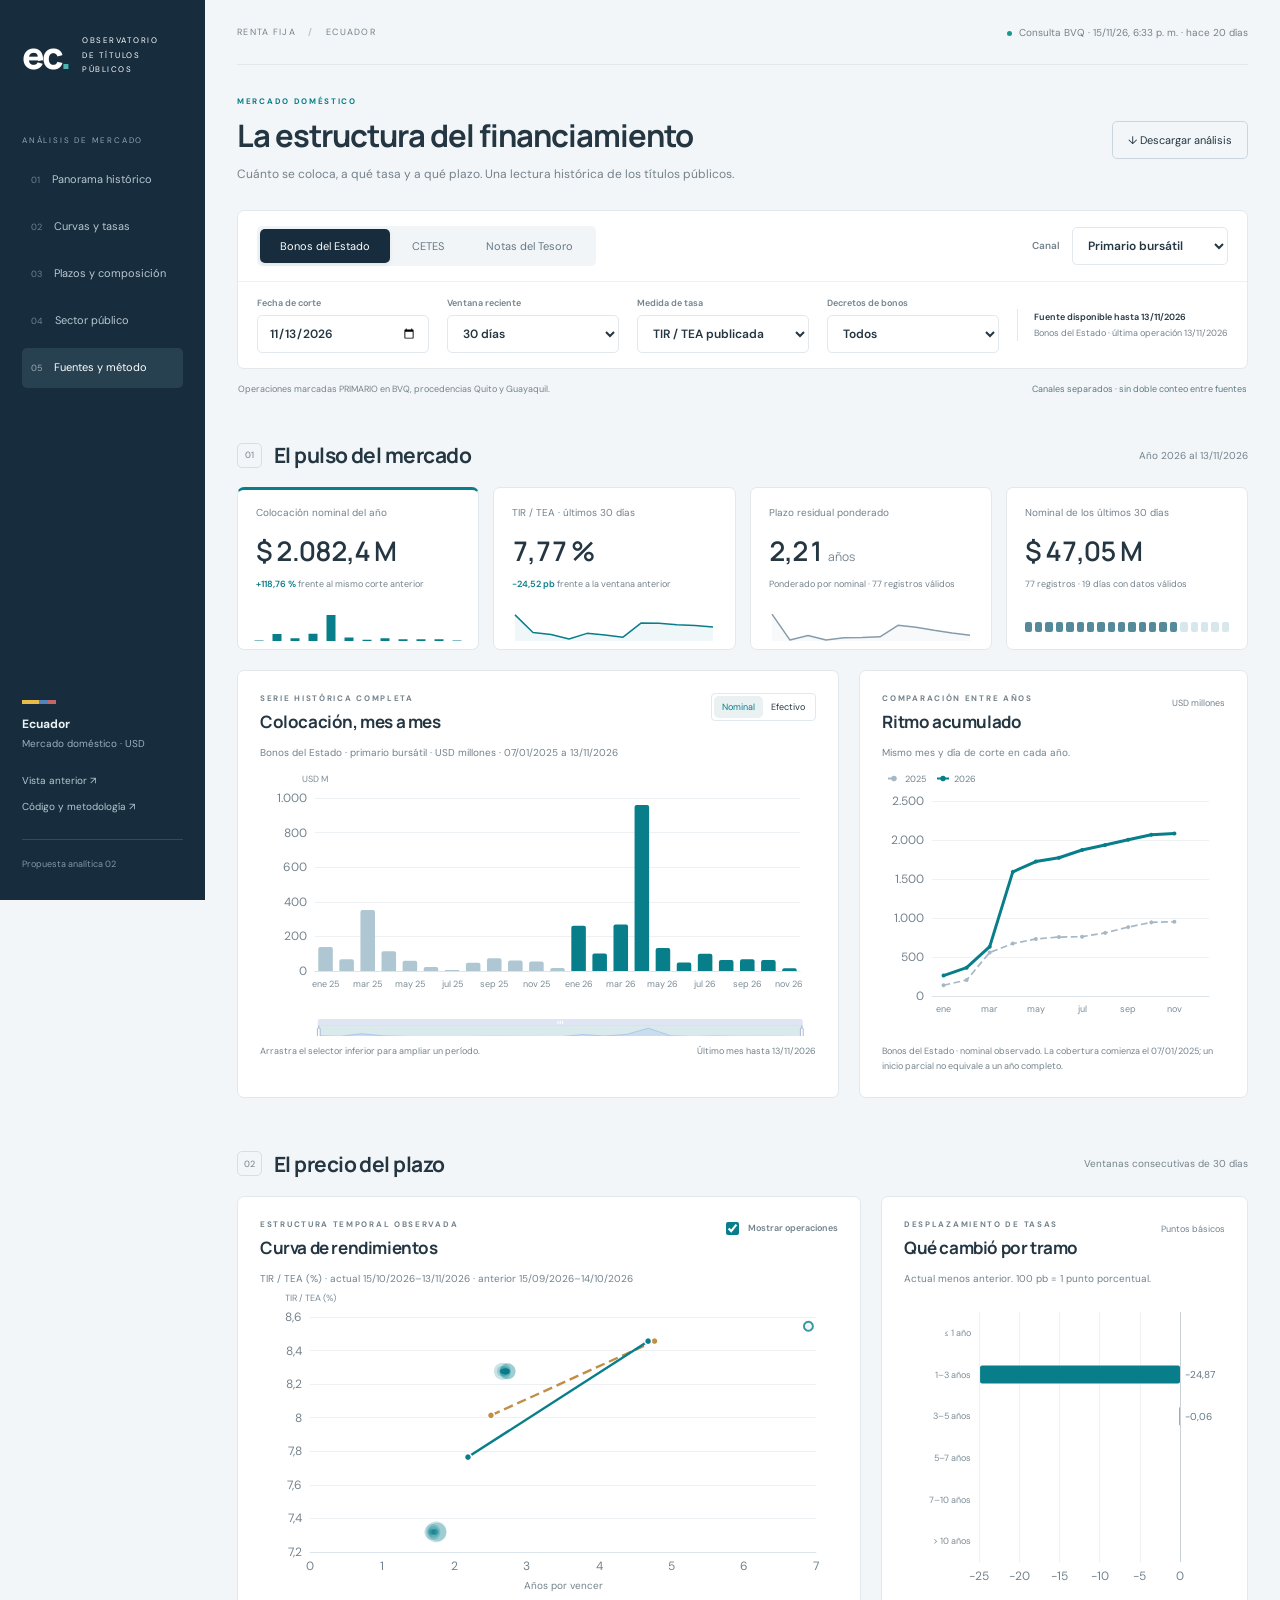
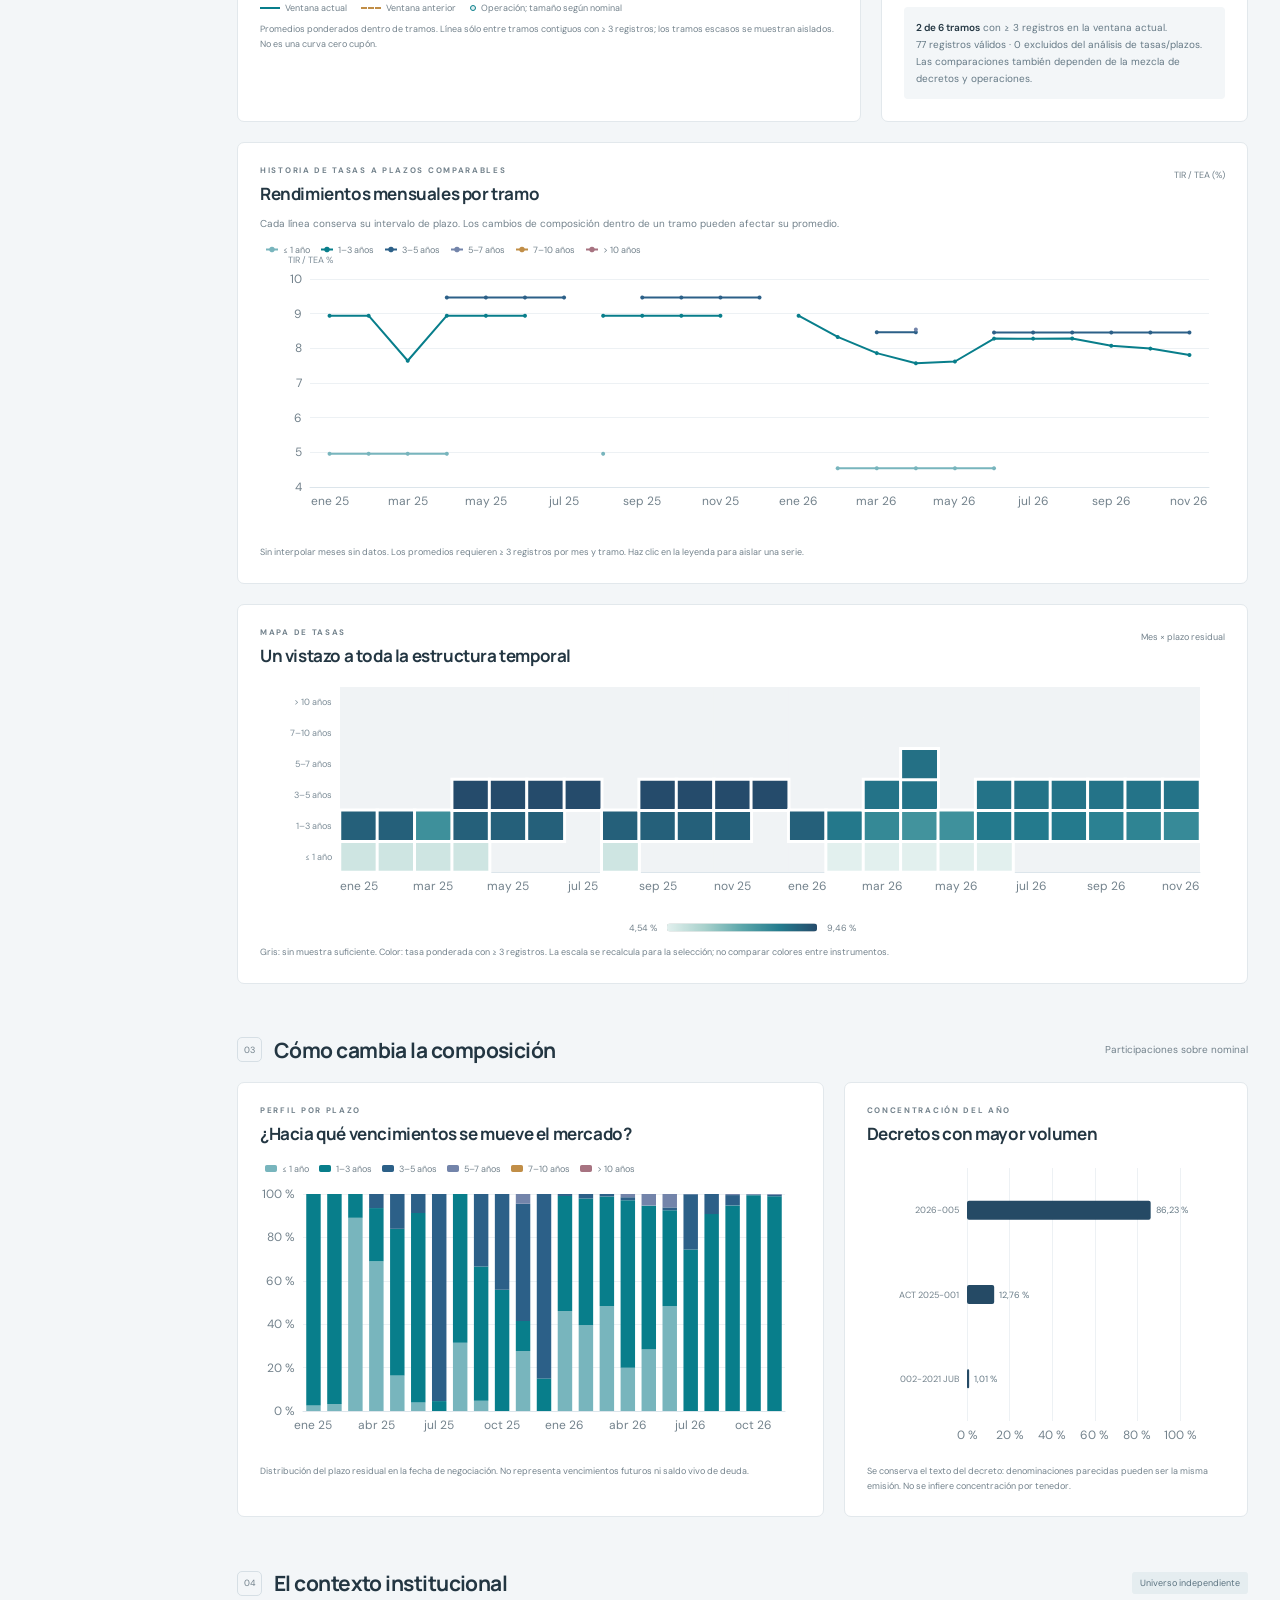
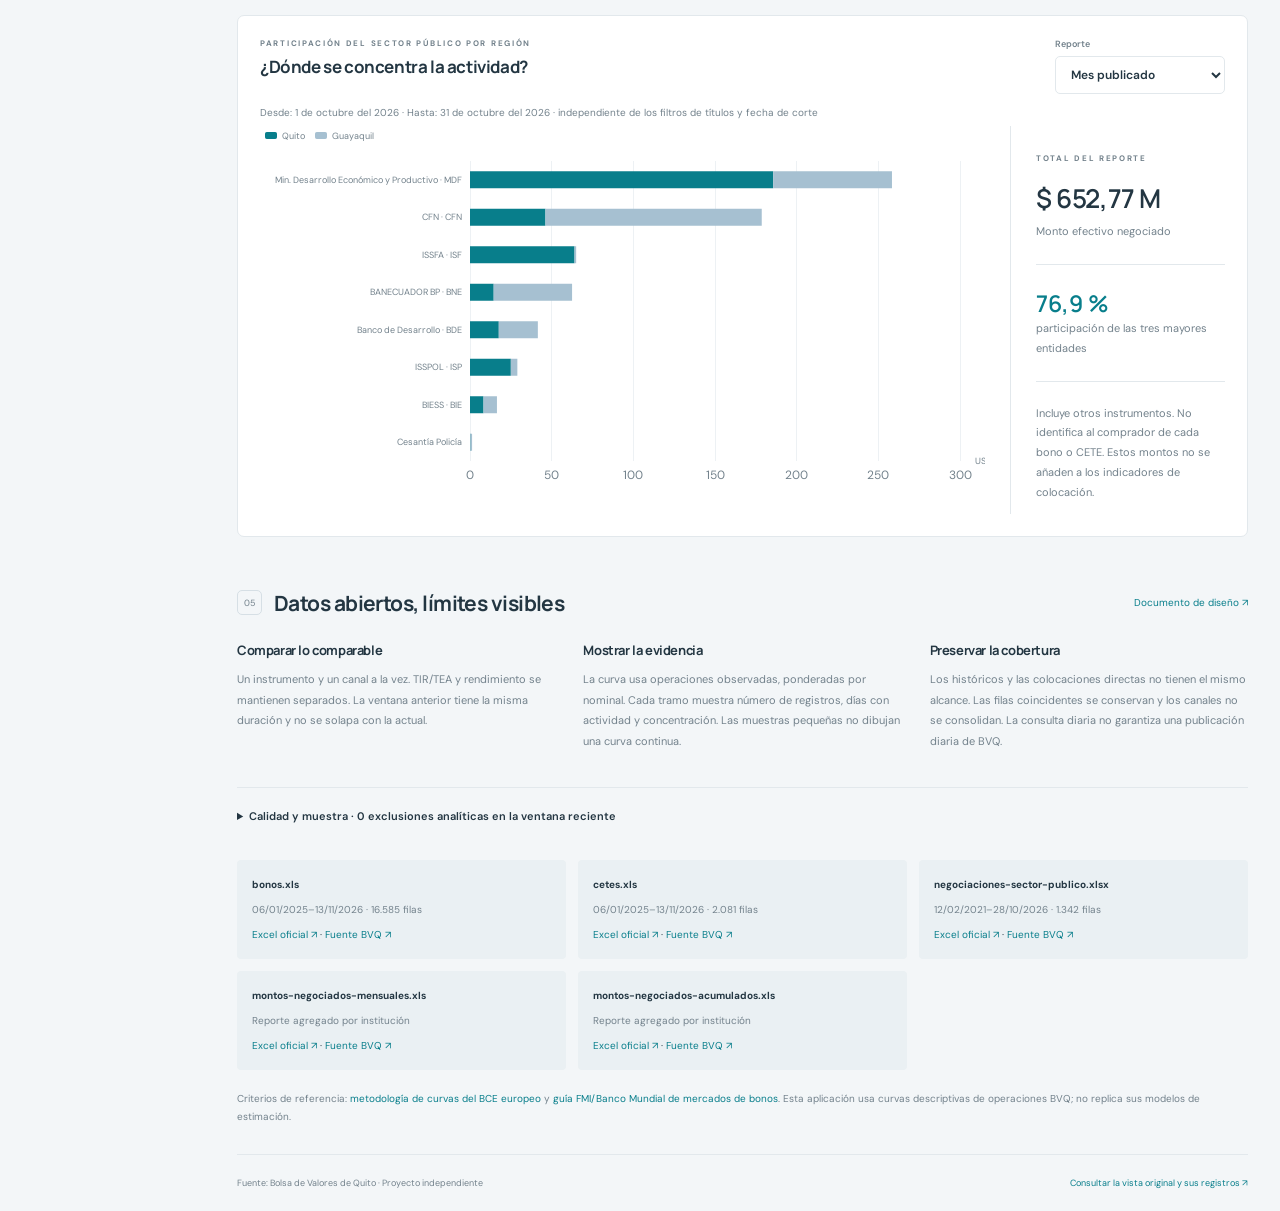
==== docs/analisis/index.html @ 6168345a "feat: propuesta analítica con series históricas y curvas observadas" ====
<!doctype html><html lang="es"><head><meta charset="utf-8"><meta name="viewport" content="width=device-width,initial-scale=1"><meta name="description" content="Series históricas, curvas de rendimiento observadas y estructura por plazo de bonos, CETES y Notas del Tesoro en Ecuador."><title>Ecuador · Observatorio de títulos públicos</title><link rel="stylesheet" href="style.css"><script defer src="vendor/echarts.min.js"></script></head><body>
<aside class="sidebar"><a class="logo" href="#panorama"><span>ec<span class="logo-dot">.</span></span><small>OBSERVATORIO<br>DE TÍTULOS PÚBLICOS</small></a><div class="side-label">ANÁLISIS DE MERCADO</div><nav><a class="active" href="#panorama"><span>01</span> Panorama histórico</a><a href="#curvas"><span>02</span> Curvas y tasas</a><a href="#estructura"><span>03</span> Plazos y composición</a><a href="#instituciones"><span>04</span> Sector público</a><a href="#metodo"><span>05</span> Fuentes y método</a></nav><div class="sidebar-bottom"><div class="country"><i></i><i></i><i></i></div><strong>Ecuador</strong><p>Mercado doméstico · USD</p><a href="../">Vista anterior ↗</a><a href="https://github.com/jp1309/ecuador-deuda-dashboard" target="_blank" rel="noopener">Código y metodología ↗</a><small>Propuesta analítica 02</small></div></aside>
<main><header class="topbar"><span>RENTA FIJA <b>/</b> ECUADOR</span><div><span class="status"></span><span id="updated">Cargando datos BVQ…</span></div></header>
<div class="page-head"><div><p class="eyebrow">MERCADO DOMÉSTICO</p><h1>La estructura del financiamiento</h1><p>Cuánto se coloca, a qué tasa y a qué plazo. Una lectura histórica de los títulos públicos.</p></div><button id="download" class="outline">↓ Descargar análisis</button></div>
<div id="error" hidden role="alert"></div>
<section class="control-panel"><div class="control-top"><div class="segmented" aria-label="Instrumento"><button data-instrument="BONOS" class="selected" aria-pressed="true">Bonos del Estado</button><button data-instrument="CETES" aria-pressed="false">CETES</button><button data-instrument="NOTAS" aria-pressed="false">Notas del Tesoro</button></div><label>Canal<select id="channel"><option>Primario bursátil</option><option>Colocación directa</option><option>Secundario bursátil</option></select></label></div><div class="control-bottom"><label>Fecha de corte<input type="date" id="asof"></label><label>Ventana reciente<select id="window"><option value="30">30 días</option><option value="90">90 días</option><option value="180">180 días</option></select></label><label>Medida de tasa<select id="rate"><option value="tea_pct">TIR / TEA publicada</option><option value="yield_pct">Rendimiento publicado</option></select></label><label id="group-label">Decretos de bonos<select id="group"><option value="all">Todos</option><option value="jub">Contienen «JUB»</option><option value="other">Sin «JUB»</option></select></label><div class="control-note"><strong id="cutoff">—</strong><span id="source-range">—</span></div></div></section>
<div class="context-line"><span id="scope"></span><span class="context-pill">Canales separados · sin doble conteo entre fuentes</span></div>
<div id="stale" class="notice" hidden><span id="stale-text"></span><button id="last-date">Explorar última operación</button></div>
<section id="panorama" class="anchor"><div class="section-title"><div><span class="section-number">01</span><h2>El pulso del mercado</h2></div><span id="kpi-period" class="small"></span></div>
<div class="metrics"><article><p id="volume-label">Colocación nominal del año</p><h3 id="ytd">—</h3><div id="yoy" class="metric-note">—</div><div class="mini-chart" id="spark-volume" aria-label="Tendencia mensual del volumen"></div></article><article><p id="rate-label">Tasa de la ventana reciente</p><h3 id="recent-rate">—</h3><div id="rate-delta" class="metric-note">—</div><div class="mini-chart" id="spark-rate" aria-label="Tendencia de tasa mensual"></div></article><article><p>Plazo residual ponderado</p><h3 id="tenor">—</h3><div id="tenor-note" class="metric-note">—</div><div class="mini-chart" id="spark-tenor" aria-label="Tendencia del plazo residual"></div></article><article><p id="recent-label">Nominal de los últimos 30 días</p><h3 id="recent-volume">—</h3><div id="recent-count" class="metric-note">—</div><div id="sample-meter" class="sample-meter"></div></article></div>
<div class="grid overview-grid"><article class="card"><div class="card-head"><div><p class="eyebrow">SERIE HISTÓRICA COMPLETA</p><h3 id="history-title">Colocación mensual</h3></div><div class="inline-control"><button data-money="nominal" class="chosen">Nominal</button><button data-money="effective">Efectivo</button></div></div><p class="chart-sub" id="history-sub">—</p><div id="volume-chart" class="chart large" role="img" aria-label="Serie histórica mensual del volumen"></div><div class="chart-foot"><span>Arrastra el selector inferior para ampliar un período.</span><span id="partial-month"></span></div></article><article class="card"><div class="card-head"><div><p class="eyebrow">COMPARACIÓN ENTRE AÑOS</p><h3>Ritmo acumulado</h3></div><span class="unit">USD millones</span></div><p class="chart-sub">Mismo mes y día de corte en cada año.</p><div id="cumulative-chart" class="chart large" role="img" aria-label="Volumen nominal acumulado por año al mismo corte"></div><p class="chart-foot" id="cumulative-foot"></p></article></div>
</section>
<section id="curvas" class="anchor"><div class="section-title"><div><span class="section-number">02</span><h2>El precio del plazo</h2></div><span class="small" id="curve-period"></span></div><div class="grid curve-grid"><article class="card"><div class="card-head"><div><p class="eyebrow">ESTRUCTURA TEMPORAL OBSERVADA</p><h3>Curva de rendimientos</h3></div><label class="checkbox"><input type="checkbox" id="show-points" checked> Mostrar operaciones</label></div><p class="chart-sub" id="curve-sub">—</p><div id="curve-chart" class="chart curve" role="img" aria-label="Rendimiento por plazo residual con comparación de dos ventanas"></div><div class="legend-note"><span><i class="line current"></i> Ventana actual</span><span><i class="line previous"></i> Ventana anterior</span><span><i class="dot"></i> Operación; tamaño según nominal</span></div><p class="chart-foot">Promedios ponderados dentro de tramos. Línea sólo entre tramos contiguos con ≥ 3 registros; los tramos escasos se muestran aislados. No es una curva cero cupón.</p></article><article class="card changes"><div class="card-head"><div><p class="eyebrow">DESPLAZAMIENTO DE TASAS</p><h3>Qué cambió por tramo</h3></div><span class="unit">Puntos básicos</span></div><p class="chart-sub">Actual menos anterior. 100 pb = 1 punto porcentual.</p><div id="shift-chart" class="chart curve" role="img" aria-label="Cambio de tasas por tramo de vencimiento"></div><div id="curve-coverage" class="coverage-note"></div></article></div>
<article class="card"><div class="card-head"><div><p class="eyebrow">HISTORIA DE TASAS A PLAZOS COMPARABLES</p><h3>Rendimientos mensuales por tramo</h3></div><span class="unit" id="rate-unit">% anual publicado</span></div><p class="chart-sub">Cada línea conserva su intervalo de plazo. Los cambios de composición dentro de un tramo pueden afectar su promedio.</p><div id="rate-history" class="chart history" role="img" aria-label="Series históricas de tasa por tramo de plazo residual"></div><p class="chart-foot">Sin interpolar meses sin datos. Los promedios requieren ≥ 3 registros por mes y tramo. Haz clic en la leyenda para aislar una serie.</p></article>
<article class="card heat-card"><div class="card-head"><div><p class="eyebrow">MAPA DE TASAS</p><h3>Un vistazo a toda la estructura temporal</h3></div><span class="unit">Mes × plazo residual</span></div><div id="heatmap" class="chart heat" role="img" aria-label="Mapa de calor de rendimientos por mes y plazo"></div><p class="chart-foot">Gris: sin muestra suficiente. Color: tasa ponderada con ≥ 3 registros. La escala se recalcula para la selección; no comparar colores entre instrumentos.</p></article>
</section>
<section id="estructura" class="anchor"><div class="section-title"><div><span class="section-number">03</span><h2>Cómo cambia la composición</h2></div><span class="small">Participaciones sobre nominal</span></div><div class="grid structure-grid"><article class="card"><div class="card-head"><div><p class="eyebrow">PERFIL POR PLAZO</p><h3>¿Hacia qué vencimientos se mueve el mercado?</h3></div></div><div id="tenor-chart" class="chart history" role="img" aria-label="Composición mensual del nominal por tramo de plazo"></div><p class="chart-foot">Distribución del plazo residual en la fecha de negociación. No representa vencimientos futuros ni saldo vivo de deuda.</p></article><article class="card"><div class="card-head"><div><p class="eyebrow">CONCENTRACIÓN DEL AÑO</p><h3 id="concentration-title">Decretos con mayor volumen</h3></div></div><div id="concentration-chart" class="chart history" role="img" aria-label="Concentración del nominal por decreto o procedencia"></div><p id="concentration-foot" class="chart-foot"></p></article></div></section>
<section id="instituciones" class="anchor"><div class="section-title"><div><span class="section-number">04</span><h2>El contexto institucional</h2></div><span class="badge">Universo independiente</span></div><article class="card"><div class="card-head"><div><p class="eyebrow">PARTICIPACIÓN DEL SECTOR PÚBLICO POR REGIÓN</p><h3>¿Dónde se concentra la actividad?</h3></div><label>Reporte<select id="institution-period"><option value="0">Mes publicado</option><option value="1">Acumulado publicado</option></select></label></div><p class="chart-sub" id="institution-period-label"></p><div class="institution-layout"><div id="institution-chart" class="chart institution" role="img" aria-label="Montos efectivos por institución, Quito y Guayaquil"></div><div class="institution-insight"><p class="eyebrow">TOTAL DEL REPORTE</p><h3 id="institution-total">—</h3><p>Monto efectivo negociado</p><hr><strong id="institution-share">—</strong><p>participación de las tres mayores entidades</p><hr><p>Incluye otros instrumentos. No identifica al comprador de cada bono o CETE. Estos montos no se añaden a los indicadores de colocación.</p></div></div></article></section>
<section id="metodo" class="anchor"><div class="section-title"><div><span class="section-number">05</span><h2>Datos abiertos, límites visibles</h2></div><a href="https://github.com/jp1309/ecuador-deuda-dashboard/blob/main/PROPUESTA-ANALITICA.md" target="_blank" rel="noopener">Documento de diseño ↗</a></div><div class="method-grid"><article><h3>Comparar lo comparable</h3><p>Un instrumento y un canal a la vez. TIR/TEA y rendimiento se mantienen separados. La ventana anterior tiene la misma duración y no se solapa con la actual.</p></article><article><h3>Mostrar la evidencia</h3><p>La curva usa operaciones observadas, ponderadas por nominal. Cada tramo muestra número de registros, días con actividad y concentración. Las muestras pequeñas no dibujan una curva continua.</p></article><article><h3>Preservar la cobertura</h3><p>Los históricos y las colocaciones directas no tienen el mismo alcance. Las filas coincidentes se conservan y los canales no se consolidan. La consulta diaria no garantiza una publicación diaria de BVQ.</p></article></div><details><summary id="quality-title">Calidad de datos y exclusiones analíticas</summary><div id="quality-content"></div></details><div id="sources" class="source-list"></div><div class="research-note">Criterios de referencia: <a href="https://www.ecb.europa.eu/stats/financial_markets_and_interest_rates/euro_area_yield_curves/shared/pdf/technical_notes.pdf" target="_blank" rel="noopener">metodología de curvas del BCE europeo</a> y <a href="https://www.elibrary.imf.org/view/journals/064/2021/001/article-A001-en.xml" target="_blank" rel="noopener">guía FMI/Banco Mundial de mercados de bonos</a>. Esta aplicación usa curvas descriptivas de operaciones BVQ; no replica sus modelos de estimación.</div></section>
<footer><span>Fuente: Bolsa de Valores de Quito · Proyecto independiente</span><a href="../">Consultar la vista original y sus registros ↗</a></footer></main><script type="module" src="app.mjs"></script></body></html>
---- docs/analisis/style.css ----
@import url('https://fonts.googleapis.com/css2?family=DM+Sans:wght@400;500;600;700&family=Manrope:wght@400;500;600;700;800&display=swap');
:root{--navy:#172c3c;--ink:#233642;--muted:#73828c;--line:#e2e8ec;--bg:#f3f6f8;--teal:#087e8b;--amber:#d69237;--red:#bb5f5c;--blue:#426ea6}*{box-sizing:border-box}html{scroll-behavior:smooth;scroll-padding-top:28px}body{margin:0;color:var(--ink);background:var(--bg);font:14px 'DM Sans',Arial,sans-serif}a{color:var(--teal);text-decoration:none}a:hover{text-decoration:underline}button,input,select{font:inherit}button{cursor:pointer}button:disabled{cursor:default;opacity:.5}button:focus-visible,a:focus-visible,input:focus,select:focus{outline:2px solid #14a3b4;outline-offset:3px}button,input,select{border:1px solid var(--line);border-radius:5px}input,select{padding:9px 11px;background:#fff;color:var(--ink);font-size:12px}button{padding:9px 12px;background:#fff;color:var(--ink)}h1,h2,h3,p{margin-top:0}h1,h2,h3{font-family:Manrope,'DM Sans',Arial,sans-serif}h1{font-size:31px;letter-spacing:-1px;line-height:1.25;font-weight:700;margin:0 0 10px}h2{font-size:21px;margin:0;font-weight:700;letter-spacing:-.55px}h3{font-size:17px;letter-spacing:-.4px;font-weight:700;margin:0}.sidebar{position:fixed;inset:0 auto 0 0;width:205px;background:var(--navy);color:#fff;padding:30px 22px;display:flex;flex-direction:column;z-index:10}.logo{display:flex;align-items:center;gap:13px;color:white}.logo>span{font:800 37px Manrope,sans-serif;letter-spacing:-3px}.logo-dot{color:#4db5b0}.logo small{font-size:8px;letter-spacing:1.5px;line-height:1.8}.logo:hover{text-decoration:none}.side-label{font-size:8px;letter-spacing:1.8px;color:#91a5b3;margin:55px 0 15px}.sidebar nav{display:flex;flex-direction:column;gap:7px}.sidebar nav a{display:flex;gap:12px;color:#b8c8d3;font-size:11px;padding:12px 9px;border-radius:5px;white-space:nowrap}.sidebar nav a.active,.sidebar nav a:hover{background:#284151;color:#fff;text-decoration:none}.sidebar nav a span{font-size:9px;opacity:.55;line-height:16px}.sidebar-bottom{margin-top:auto;padding-top:40px;font-size:10px;color:#9bb0bf}.sidebar-bottom strong{color:#ecf2f4;display:block;margin:12px 0 5px;font-size:12px}.sidebar-bottom p{margin-bottom:24px}.sidebar-bottom a{display:block;color:#b7c9d4;font-size:10px;margin:13px 0}.sidebar-bottom small{display:block;border-top:1px solid #334a5a;margin-top:26px;padding-top:18px;font-size:9px;color:#8199aa}.country{display:flex;width:34px;height:4px}.country i:nth-child(1){width:50%;background:#e8bc48}.country i:nth-child(2){width:25%;background:#5484bd}.country i:nth-child(3){width:25%;background:#c16767}main{margin-left:205px;padding:0 32px;max-width:1800px}.topbar{height:65px;border-bottom:1px solid var(--line);display:flex;align-items:center;justify-content:space-between;color:var(--muted);font-size:9px;letter-spacing:1.3px}.topbar b{margin:0 9px;color:#bac4cc}.topbar>div{letter-spacing:0;font-size:10px}.status{display:inline-block;width:5px;height:5px;background:#149a8c;border-radius:50%;margin-right:7px}.page-head{display:flex;justify-content:space-between;gap:20px;align-items:center;padding:31px 0 26px}.eyebrow{font-size:8px;letter-spacing:1.7px;font-weight:700;color:var(--muted);margin-bottom:10px}.page-head .eyebrow{color:var(--teal)}.page-head>div>p:last-child{font-size:12px;color:var(--muted);margin:0;line-height:1.6}.outline{font-size:11px;border-color:#cad6dd;padding:11px 15px;white-space:nowrap;background:transparent}.control-panel{background:#fff;border:1px solid var(--line);border-radius:7px}.control-top{display:flex;justify-content:space-between;align-items:center;padding:15px 19px;gap:20px}.control-top>label{display:flex;align-items:center;gap:12px;flex-direction:row;font-size:10px}.segmented{display:flex;background:#f1f5f7;border-radius:5px;padding:3px;gap:2px}.segmented button{border:0;background:transparent;font-size:11px;color:#647986;padding:10px 20px}.segmented button.selected{background:var(--navy);color:#fff;box-shadow:0 2px 4px #192d3c15}.control-bottom{display:flex;gap:18px;padding:15px 19px;border-top:1px solid #edf1f3;align-items:center;flex-wrap:wrap}.control-bottom label{flex:1;min-width:115px}label{display:flex;flex-direction:column;gap:6px;font-size:9px;font-weight:600;color:var(--muted)}.control-note{font-size:9px;line-height:1.8;padding-left:16px;border-left:1px solid var(--line);max-width:230px}.control-note strong{display:block;font-weight:600;color:var(--ink)}.control-note span{color:var(--muted)}.context-line{display:flex;justify-content:space-between;gap:15px;padding:13px 1px;font-size:9px;color:var(--muted);line-height:1.6}.context-pill{white-space:nowrap;color:#5e7884}.notice{display:flex;justify-content:space-between;align-items:center;gap:20px;background:#f8efdc;border-left:3px solid var(--amber);font-size:11px;line-height:1.7;padding:13px 16px;margin:10px 0}.notice button{background:transparent;border-color:#d9b881;white-space:nowrap;font-size:10px}.anchor{padding-top:10px}.section-title{display:flex;justify-content:space-between;align-items:center;gap:20px;margin:22px 0 18px}.section-title>div{display:flex;align-items:center;gap:12px}.section-title>a{font-size:10px}.section-number{border:1px solid #d6dfe5;color:var(--muted);font-size:9px;width:25px;height:25px;display:grid;place-items:center;border-radius:5px}.small{font-size:10px;color:var(--muted)}.metrics{display:grid;grid-template-columns:repeat(4,minmax(0,1fr));gap:14px;margin-bottom:20px}.metrics article{padding:18px 18px 7px;background:white;border:1px solid var(--line);border-radius:7px;overflow:hidden;position:relative}.metrics article:first-child{border-top:3px solid var(--teal);padding-top:16px}.metrics article>p{font-size:10px;color:var(--muted);margin-bottom:13px}.metrics h3{font-size:27px;font-weight:600;letter-spacing:-1px;font-variant-numeric:tabular-nums;margin-bottom:8px;white-space:nowrap}.metrics h3 small{font-size:12px;font-weight:400;color:var(--muted);letter-spacing:0}.metric-note{font-size:9px;color:var(--muted);line-height:1.6;min-height:28px}.metric-note b{font-weight:600;color:var(--teal)}.metric-note .up{color:var(--red)}.mini-chart{height:30px;margin:7px -7px 0}.sample-meter{height:30px;margin-top:7px;display:flex;align-items:center;gap:3px}.sample-meter i{height:10px;flex:1;border-radius:2px;background:#d7e7ec}.sample-meter i.on{background:#548a9a}.grid{display:grid;gap:20px}.overview-grid{grid-template-columns:minmax(0,1.55fr) minmax(0,1fr)}.curve-grid{grid-template-columns:minmax(0,1.7fr) minmax(0,1fr)}.structure-grid{grid-template-columns:minmax(0,1.45fr) minmax(0,1fr)}.card{background:#fff;border:1px solid var(--line);border-radius:7px;padding:22px;min-width:0;margin-bottom:20px;overflow:hidden}.card-head{display:flex;justify-content:space-between;gap:12px;align-items:flex-start;margin-bottom:10px}.card-head h3{line-height:1.4}.card-head .eyebrow{margin-bottom:7px}.unit{font-size:9px;color:var(--muted);white-space:nowrap;padding-top:4px}.inline-control{display:flex;border:1px solid var(--line);border-radius:4px;padding:2px}.inline-control button{border:0;background:transparent;padding:5px 8px;font-size:9px}.inline-control button.chosen{background:#e9f1f3;color:var(--teal)}.chart-sub{font-size:10px;color:var(--muted);line-height:1.7;margin-bottom:5px}.chart{width:100%;height:300px}.chart.large{height:270px}.chart.curve{height:305px}.chart.history{height:300px}.chart.heat{height:260px}.chart.institution{height:370px}.chart-foot{display:flex;justify-content:space-between;gap:10px;font-size:9px;color:var(--muted);line-height:1.7;margin:8px 0 0}.checkbox{flex-direction:row;align-items:center;font-size:9px;white-space:nowrap}.checkbox input{accent-color:var(--teal)}.legend-note{display:flex;flex-wrap:wrap;gap:14px;font-size:9px;color:var(--muted);margin-top:5px}.legend-note>span{display:flex;align-items:center;gap:5px}.line{display:block;width:20px;height:0;border-top:2px solid var(--teal)}.line.previous{border-top:2px dashed #c18e47}.dot{display:block;width:6px;height:6px;border:1px solid var(--teal);border-radius:50%;background:#087e8b20}.coverage-note{background:#f3f6f8;padding:12px;border-radius:4px;font-size:10px;line-height:1.7;color:#657985;margin-top:10px}.coverage-note strong{font-weight:600;color:var(--ink)}.badge{font-size:9px;padding:5px 8px;background:#e5edf0;color:#5b7380;border-radius:3px}.institution-layout{display:grid;grid-template-columns:minmax(0,1fr) 215px;gap:25px}.institution-insight{border-left:1px solid var(--line);padding:25px 0 0 25px;font-size:11px;color:var(--muted);line-height:1.8}.institution-insight h3{font-size:26px;color:var(--ink);font-weight:600}.institution-insight strong{font:600 23px Manrope,sans-serif;color:var(--teal)}.institution-insight hr{height:1px;background:var(--line);border:0;margin:22px 0}.method-grid{display:grid;grid-template-columns:repeat(3,1fr);gap:28px;margin:24px 0}.method-grid h3{font-size:13px;margin-bottom:10px}.method-grid p{font-size:11px;line-height:1.9;color:var(--muted)}details{padding:18px 0;border-top:1px solid var(--line);font-size:11px;line-height:1.9}summary{cursor:pointer;font-weight:600}.source-list{display:grid;grid-template-columns:repeat(3,1fr);gap:12px;font-size:10px;margin:15px 0}.source-item{padding:15px;background:#eaf0f3;border-radius:4px;overflow-wrap:anywhere;line-height:1.9}.source-item strong{display:block;font-size:10px}.source-item p{margin:6px 0;color:var(--muted)}.research-note{font-size:10px;color:var(--muted);line-height:1.8;margin:20px 0 28px}footer{display:flex;justify-content:space-between;border-top:1px solid var(--line);font-size:9px;padding:22px 0;color:var(--muted)}#error{padding:20px;background:#fae6df;color:#8b4030;line-height:1.7}.empty-chart{display:flex;height:100%;align-items:center;justify-content:center;padding:30px;text-align:center;font-size:12px;line-height:1.8;color:#7a8a95}.tip{font:11px/1.8 'DM Sans',sans-serif;max-width:330px;white-space:normal}.tip b{font-weight:600}.tip small{color:#7b8a92}.tip hr{border:0;border-top:1px solid #e5eaee;margin:5px 0}[hidden]{display:none!important}@media(min-width:1550px){main{padding:0 50px}.chart.large{height:310px}.chart.curve{height:350px}}@media(max-width:1190px){.sidebar{width:175px;padding:25px 15px}main{margin-left:175px;padding:0 23px}.sidebar nav a{font-size:10px;gap:7px}.metrics h3{font-size:23px}.metrics article{padding:16px 13px 7px}.control-note{display:none}.context-pill{display:none}.card{padding:18px}.curve-grid{grid-template-columns:minmax(0,1.5fr) minmax(0,1fr)}.checkbox{white-space:normal}.institution-layout{grid-template-columns:minmax(0,1fr) 185px}h1{font-size:27px}}@media(max-width:950px){.sidebar{width:150px;padding:25px 10px}.logo{gap:6px}.logo small{font-size:6px}.sidebar nav a{padding:12px 5px;font-size:9px}.sidebar nav a span{display:none}main{margin-left:150px;padding:0 20px}.page-head{align-items:start}.page-head>button{padding:9px;font-size:9px}.metrics{grid-template-columns:repeat(2,1fr)}.metrics h3{font-size:28px}.overview-grid,.curve-grid,.structure-grid{grid-template-columns:1fr}.segmented button{padding:9px 13px}.control-top{flex-wrap:wrap}.control-top>label{flex:1}.control-top>label>select{flex:1}.chart.large{height:300px}.institution-layout{grid-template-columns:1fr}.institution-insight{border-left:0;border-top:1px solid var(--line);padding:20px 0;display:grid;grid-template-columns:1fr 1fr;gap:12px}.institution-insight hr{display:none}.institution-insight>p:last-child{grid-column:1/-1}.source-list{grid-template-columns:repeat(2,1fr)}}@media(max-width:650px){html{scroll-padding-top:12px}.sidebar{position:relative;width:100%;height:auto;padding:15px 18px;display:block}.logo>span{font-size:29px}.logo small{font-size:7px}.side-label,.sidebar-bottom{display:none}.sidebar nav{flex-direction:row;overflow:auto;gap:8px;margin-top:14px}.sidebar nav a{font-size:10px;padding:9px 11px;flex-shrink:0}main{margin:0;padding:0 15px}.topbar{height:45px;font-size:8px}.topbar>div{font-size:8px}.page-head{padding:22px 0}.page-head h1{font-size:25px}.page-head p:last-child{font-size:11px}.page-head>button{display:none}.segmented{width:100%}.segmented button{flex:1;padding:9px 8px;font-size:10px}.control-top,.control-bottom{padding:12px;gap:12px}.control-bottom label{flex:1 1 40%}.metrics{gap:10px}.metrics article{padding:13px 11px 5px}.metrics h3{font-size:23px}.metrics article>p{font-size:9px}.metric-note{font-size:8px;min-height:34px}.section-title{align-items:start}.section-title h2{font-size:18px}.section-title>.small{max-width:115px;text-align:right;font-size:8px}.section-number{width:22px;height:22px;flex-shrink:0}.section-title>div{gap:8px}.card{padding:16px 12px}.card h3{font-size:15px}.card-head{flex-wrap:wrap}.chart.large,.chart.history,.chart.curve{height:300px}.chart.heat{height:280px}.chart.institution{height:410px}.unit{font-size:8px}.chart-foot{font-size:8px;display:block}.chart-foot span{display:block}.notice{display:block;font-size:10px}.notice button{margin-top:9px}.method-grid{grid-template-columns:1fr;gap:10px}.source-list{grid-template-columns:1fr}.section-title>a{font-size:9px;max-width:90px}.context-line{font-size:8px}footer{display:block;line-height:2}footer a{display:block}.institution-insight{grid-template-columns:1fr}.institution-insight .eyebrow{margin-bottom:0}.institution-insight>p{margin:0}.institution-insight>p:last-child{margin-top:10px}.tip{max-width:245px}}
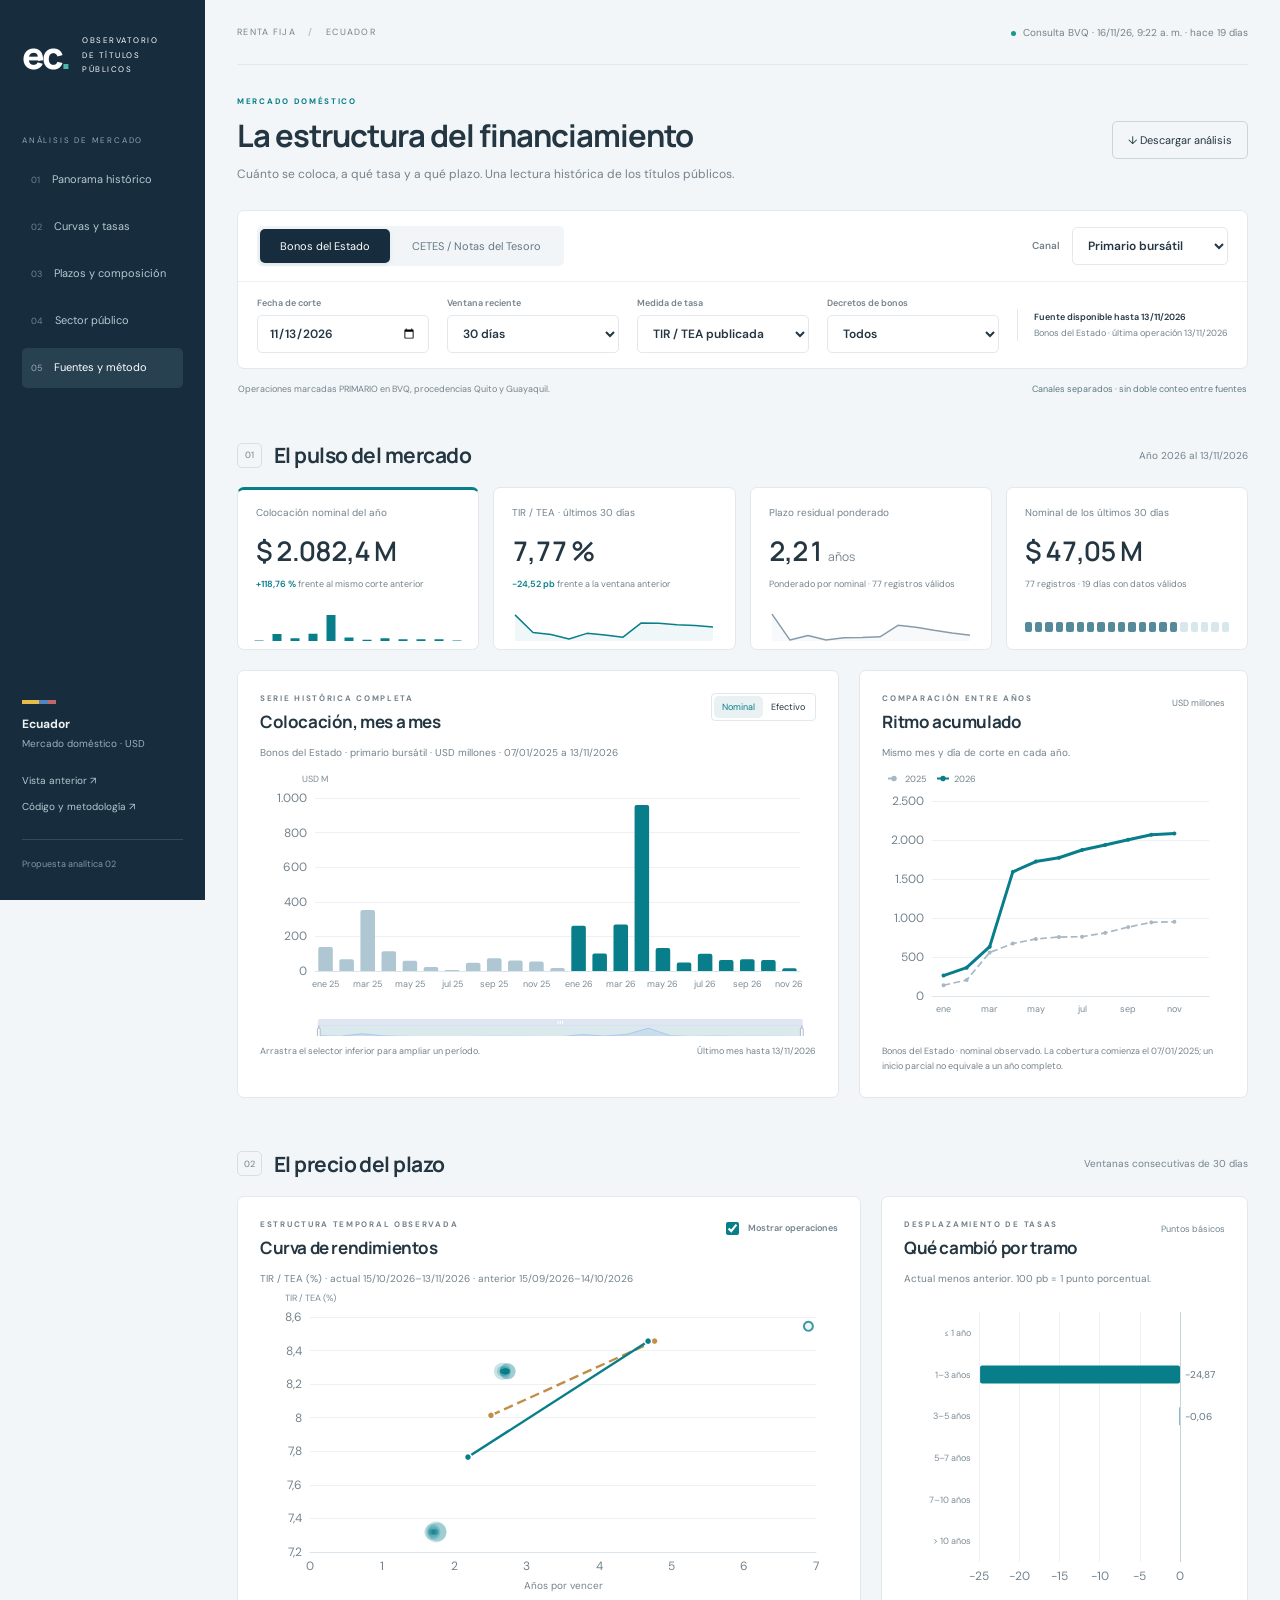
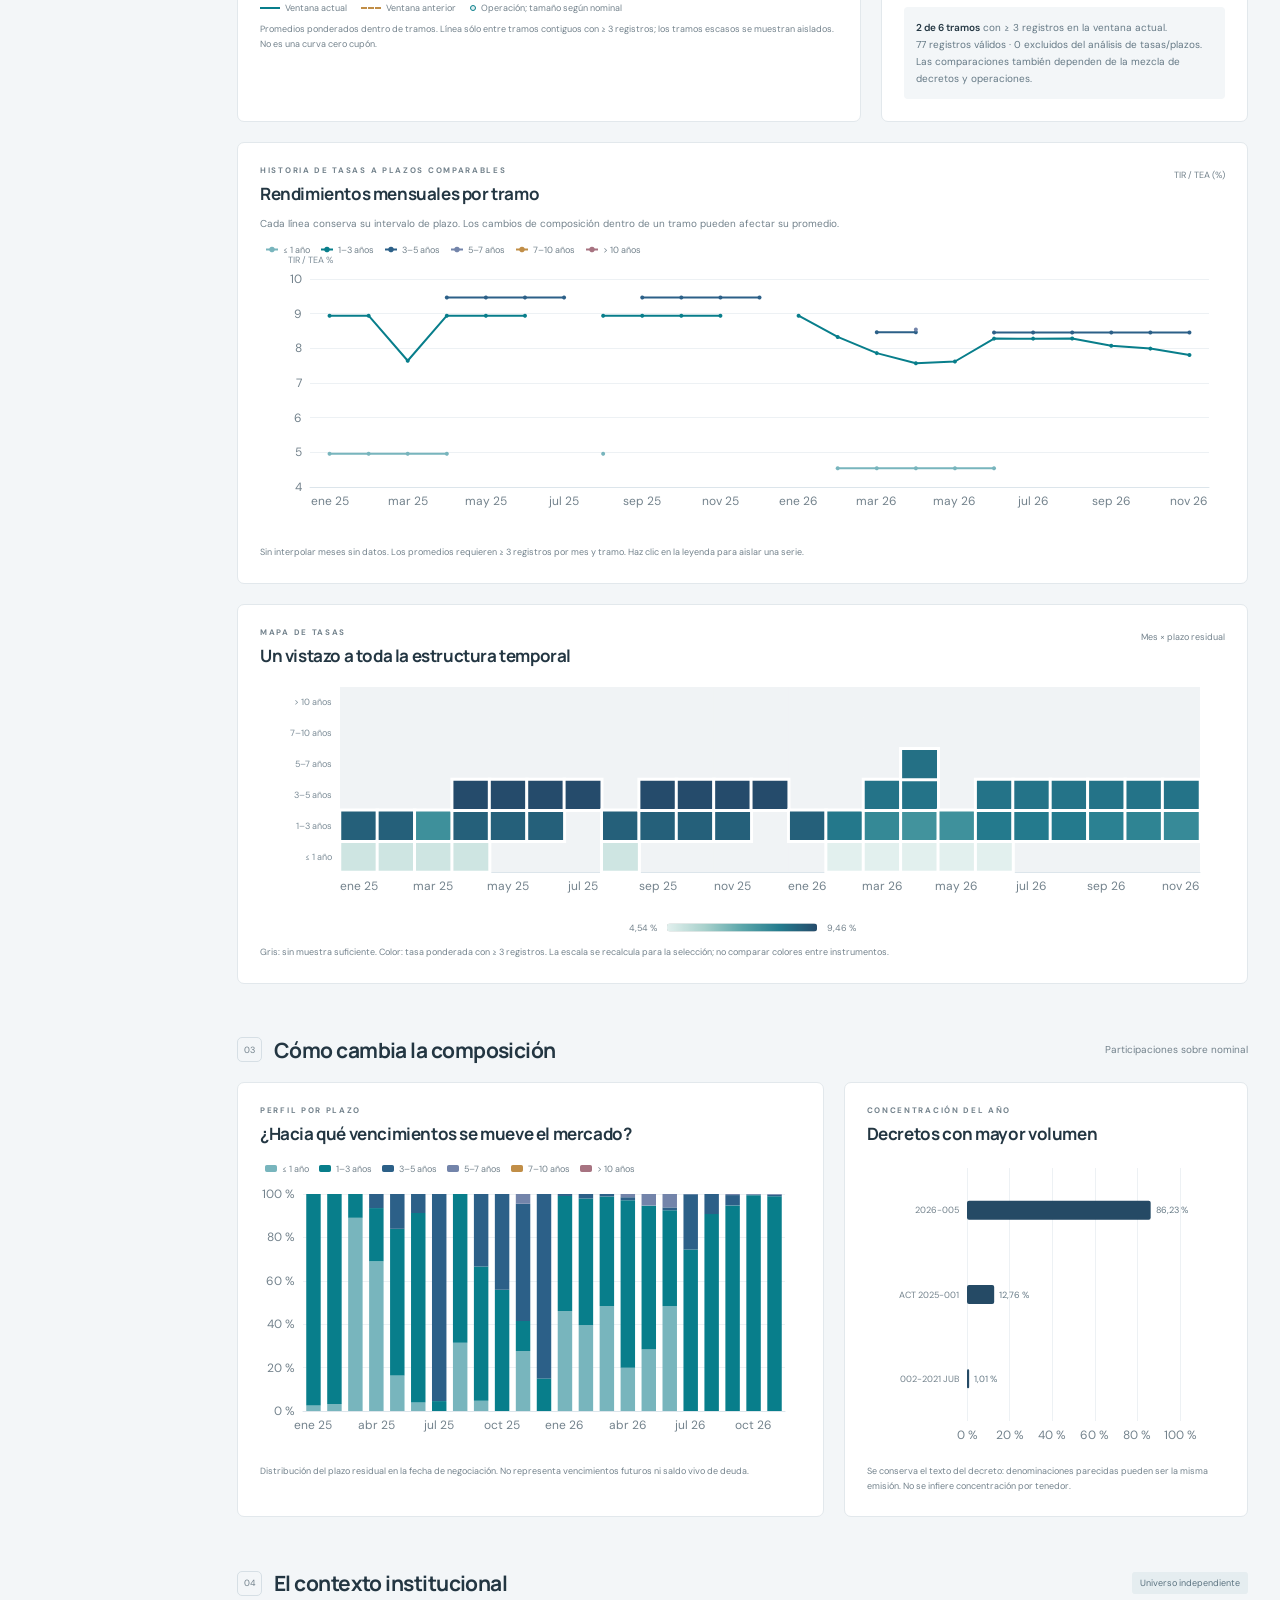
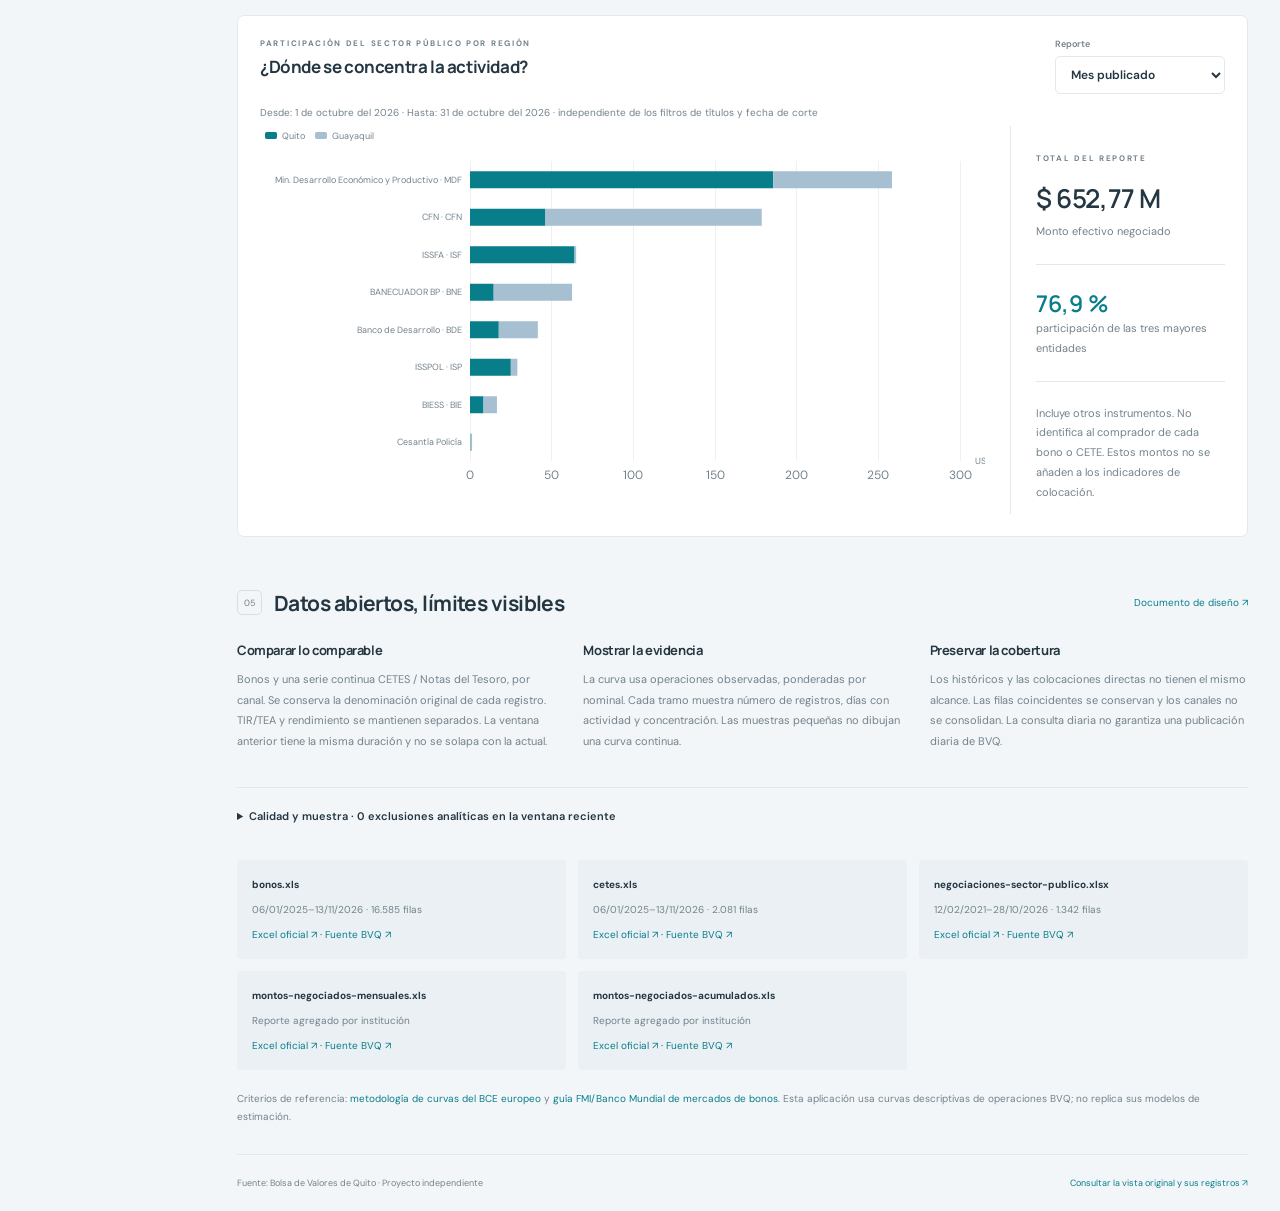
==== commit 76dfe729: "fix: unificar CETES y Notas en una serie histórica continua" ====
--- a/docs/analisis/index.html
+++ b/docs/analisis/index.html
@@ -3,7 +3,7 @@
 <main><header class="topbar"><span>RENTA FIJA <b>/</b> ECUADOR</span><div><span class="status"></span><span id="updated">Cargando datos BVQ…</span></div></header>
 <div class="page-head"><div><p class="eyebrow">MERCADO DOMÉSTICO</p><h1>La estructura del financiamiento</h1><p>Cuánto se coloca, a qué tasa y a qué plazo. Una lectura histórica de los títulos públicos.</p></div><button id="download" class="outline">↓ Descargar análisis</button></div>
 <div id="error" hidden role="alert"></div>
-<section class="control-panel"><div class="control-top"><div class="segmented" aria-label="Instrumento"><button data-instrument="BONOS" class="selected" aria-pressed="true">Bonos del Estado</button><button data-instrument="CETES" aria-pressed="false">CETES</button><button data-instrument="NOTAS" aria-pressed="false">Notas del Tesoro</button></div><label>Canal<select id="channel"><option>Primario bursátil</option><option>Colocación directa</option><option>Secundario bursátil</option></select></label></div><div class="control-bottom"><label>Fecha de corte<input type="date" id="asof"></label><label>Ventana reciente<select id="window"><option value="30">30 días</option><option value="90">90 días</option><option value="180">180 días</option></select></label><label>Medida de tasa<select id="rate"><option value="tea_pct">TIR / TEA publicada</option><option value="yield_pct">Rendimiento publicado</option></select></label><label id="group-label">Decretos de bonos<select id="group"><option value="all">Todos</option><option value="jub">Contienen «JUB»</option><option value="other">Sin «JUB»</option></select></label><div class="control-note"><strong id="cutoff">—</strong><span id="source-range">—</span></div></div></section>
+<section class="control-panel"><div class="control-top"><div class="segmented" aria-label="Instrumento"><button data-instrument="BONOS" class="selected" aria-pressed="true">Bonos del Estado</button><button data-instrument="TESORO" aria-pressed="false">CETES / Notas del Tesoro</button></div><label>Canal<select id="channel"><option>Primario bursátil</option><option>Colocación directa</option><option>Secundario bursátil</option></select></label></div><div class="control-bottom"><label>Fecha de corte<input type="date" id="asof"></label><label>Ventana reciente<select id="window"><option value="30">30 días</option><option value="90">90 días</option><option value="180">180 días</option></select></label><label>Medida de tasa<select id="rate"><option value="tea_pct">TIR / TEA publicada</option><option value="yield_pct">Rendimiento publicado</option></select></label><label id="group-label">Decretos de bonos<select id="group"><option value="all">Todos</option><option value="jub">Contienen «JUB»</option><option value="other">Sin «JUB»</option></select></label><div class="control-note"><strong id="cutoff">—</strong><span id="source-range">—</span></div></div></section>
 <div class="context-line"><span id="scope"></span><span class="context-pill">Canales separados · sin doble conteo entre fuentes</span></div>
 <div id="stale" class="notice" hidden><span id="stale-text"></span><button id="last-date">Explorar última operación</button></div>
 <section id="panorama" class="anchor"><div class="section-title"><div><span class="section-number">01</span><h2>El pulso del mercado</h2></div><span id="kpi-period" class="small"></span></div>
@@ -16,5 +16,5 @@
 </section>
 <section id="estructura" class="anchor"><div class="section-title"><div><span class="section-number">03</span><h2>Cómo cambia la composición</h2></div><span class="small">Participaciones sobre nominal</span></div><div class="grid structure-grid"><article class="card"><div class="card-head"><div><p class="eyebrow">PERFIL POR PLAZO</p><h3>¿Hacia qué vencimientos se mueve el mercado?</h3></div></div><div id="tenor-chart" class="chart history" role="img" aria-label="Composición mensual del nominal por tramo de plazo"></div><p class="chart-foot">Distribución del plazo residual en la fecha de negociación. No representa vencimientos futuros ni saldo vivo de deuda.</p></article><article class="card"><div class="card-head"><div><p class="eyebrow">CONCENTRACIÓN DEL AÑO</p><h3 id="concentration-title">Decretos con mayor volumen</h3></div></div><div id="concentration-chart" class="chart history" role="img" aria-label="Concentración del nominal por decreto o procedencia"></div><p id="concentration-foot" class="chart-foot"></p></article></div></section>
 <section id="instituciones" class="anchor"><div class="section-title"><div><span class="section-number">04</span><h2>El contexto institucional</h2></div><span class="badge">Universo independiente</span></div><article class="card"><div class="card-head"><div><p class="eyebrow">PARTICIPACIÓN DEL SECTOR PÚBLICO POR REGIÓN</p><h3>¿Dónde se concentra la actividad?</h3></div><label>Reporte<select id="institution-period"><option value="0">Mes publicado</option><option value="1">Acumulado publicado</option></select></label></div><p class="chart-sub" id="institution-period-label"></p><div class="institution-layout"><div id="institution-chart" class="chart institution" role="img" aria-label="Montos efectivos por institución, Quito y Guayaquil"></div><div class="institution-insight"><p class="eyebrow">TOTAL DEL REPORTE</p><h3 id="institution-total">—</h3><p>Monto efectivo negociado</p><hr><strong id="institution-share">—</strong><p>participación de las tres mayores entidades</p><hr><p>Incluye otros instrumentos. No identifica al comprador de cada bono o CETE. Estos montos no se añaden a los indicadores de colocación.</p></div></div></article></section>
-<section id="metodo" class="anchor"><div class="section-title"><div><span class="section-number">05</span><h2>Datos abiertos, límites visibles</h2></div><a href="https://github.com/jp1309/ecuador-deuda-dashboard/blob/main/PROPUESTA-ANALITICA.md" target="_blank" rel="noopener">Documento de diseño ↗</a></div><div class="method-grid"><article><h3>Comparar lo comparable</h3><p>Un instrumento y un canal a la vez. TIR/TEA y rendimiento se mantienen separados. La ventana anterior tiene la misma duración y no se solapa con la actual.</p></article><article><h3>Mostrar la evidencia</h3><p>La curva usa operaciones observadas, ponderadas por nominal. Cada tramo muestra número de registros, días con actividad y concentración. Las muestras pequeñas no dibujan una curva continua.</p></article><article><h3>Preservar la cobertura</h3><p>Los históricos y las colocaciones directas no tienen el mismo alcance. Las filas coincidentes se conservan y los canales no se consolidan. La consulta diaria no garantiza una publicación diaria de BVQ.</p></article></div><details><summary id="quality-title">Calidad de datos y exclusiones analíticas</summary><div id="quality-content"></div></details><div id="sources" class="source-list"></div><div class="research-note">Criterios de referencia: <a href="https://www.ecb.europa.eu/stats/financial_markets_and_interest_rates/euro_area_yield_curves/shared/pdf/technical_notes.pdf" target="_blank" rel="noopener">metodología de curvas del BCE europeo</a> y <a href="https://www.elibrary.imf.org/view/journals/064/2021/001/article-A001-en.xml" target="_blank" rel="noopener">guía FMI/Banco Mundial de mercados de bonos</a>. Esta aplicación usa curvas descriptivas de operaciones BVQ; no replica sus modelos de estimación.</div></section>
+<section id="metodo" class="anchor"><div class="section-title"><div><span class="section-number">05</span><h2>Datos abiertos, límites visibles</h2></div><a href="https://github.com/jp1309/ecuador-deuda-dashboard/blob/main/PROPUESTA-ANALITICA.md" target="_blank" rel="noopener">Documento de diseño ↗</a></div><div class="method-grid"><article><h3>Comparar lo comparable</h3><p>Bonos y una serie continua CETES / Notas del Tesoro, por canal. Se conserva la denominación original de cada registro. TIR/TEA y rendimiento se mantienen separados. La ventana anterior tiene la misma duración y no se solapa con la actual.</p></article><article><h3>Mostrar la evidencia</h3><p>La curva usa operaciones observadas, ponderadas por nominal. Cada tramo muestra número de registros, días con actividad y concentración. Las muestras pequeñas no dibujan una curva continua.</p></article><article><h3>Preservar la cobertura</h3><p>Los históricos y las colocaciones directas no tienen el mismo alcance. Las filas coincidentes se conservan y los canales no se consolidan. La consulta diaria no garantiza una publicación diaria de BVQ.</p></article></div><details><summary id="quality-title">Calidad de datos y exclusiones analíticas</summary><div id="quality-content"></div></details><div id="sources" class="source-list"></div><div class="research-note">Criterios de referencia: <a href="https://www.ecb.europa.eu/stats/financial_markets_and_interest_rates/euro_area_yield_curves/shared/pdf/technical_notes.pdf" target="_blank" rel="noopener">metodología de curvas del BCE europeo</a> y <a href="https://www.elibrary.imf.org/view/journals/064/2021/001/article-A001-en.xml" target="_blank" rel="noopener">guía FMI/Banco Mundial de mercados de bonos</a>. Esta aplicación usa curvas descriptivas de operaciones BVQ; no replica sus modelos de estimación.</div></section>
 <footer><span>Fuente: Bolsa de Valores de Quito · Proyecto independiente</span><a href="../">Consultar la vista original y sus registros ↗</a></footer></main><script type="module" src="app.mjs"></script></body></html>
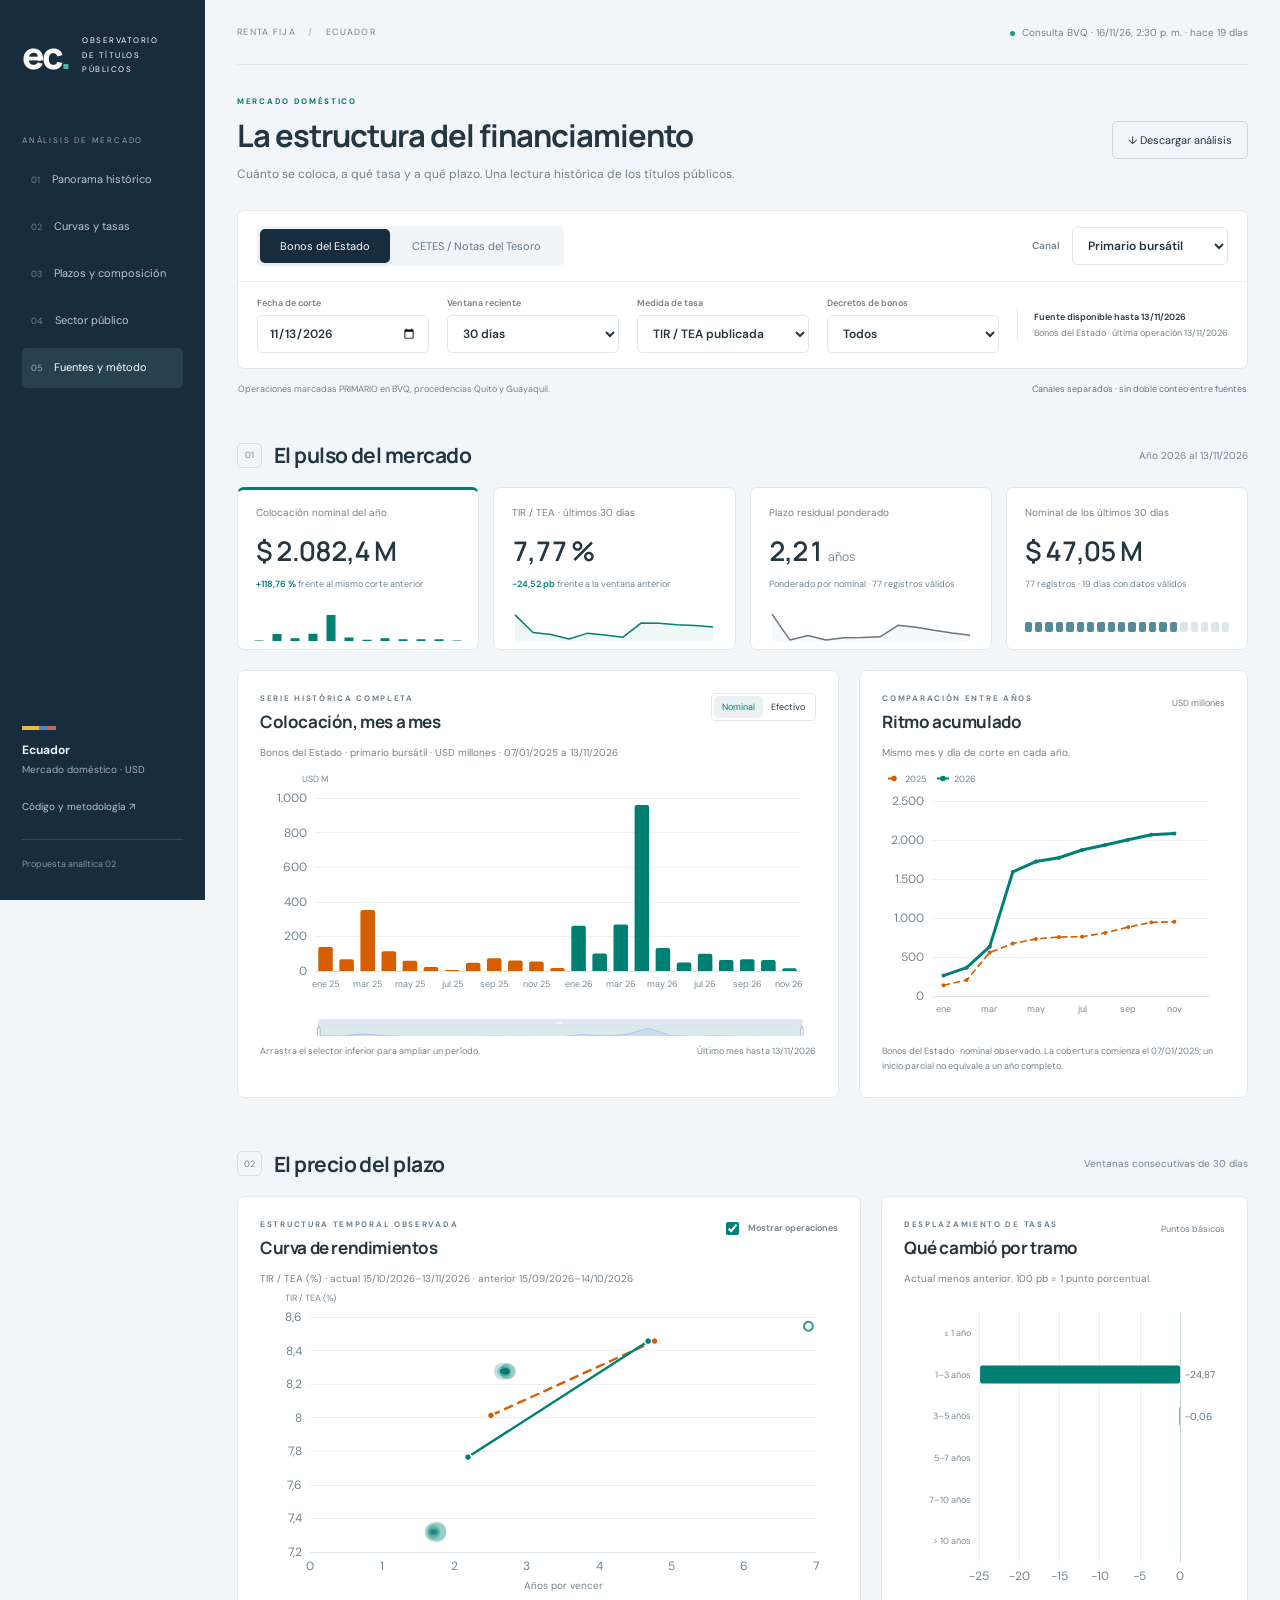
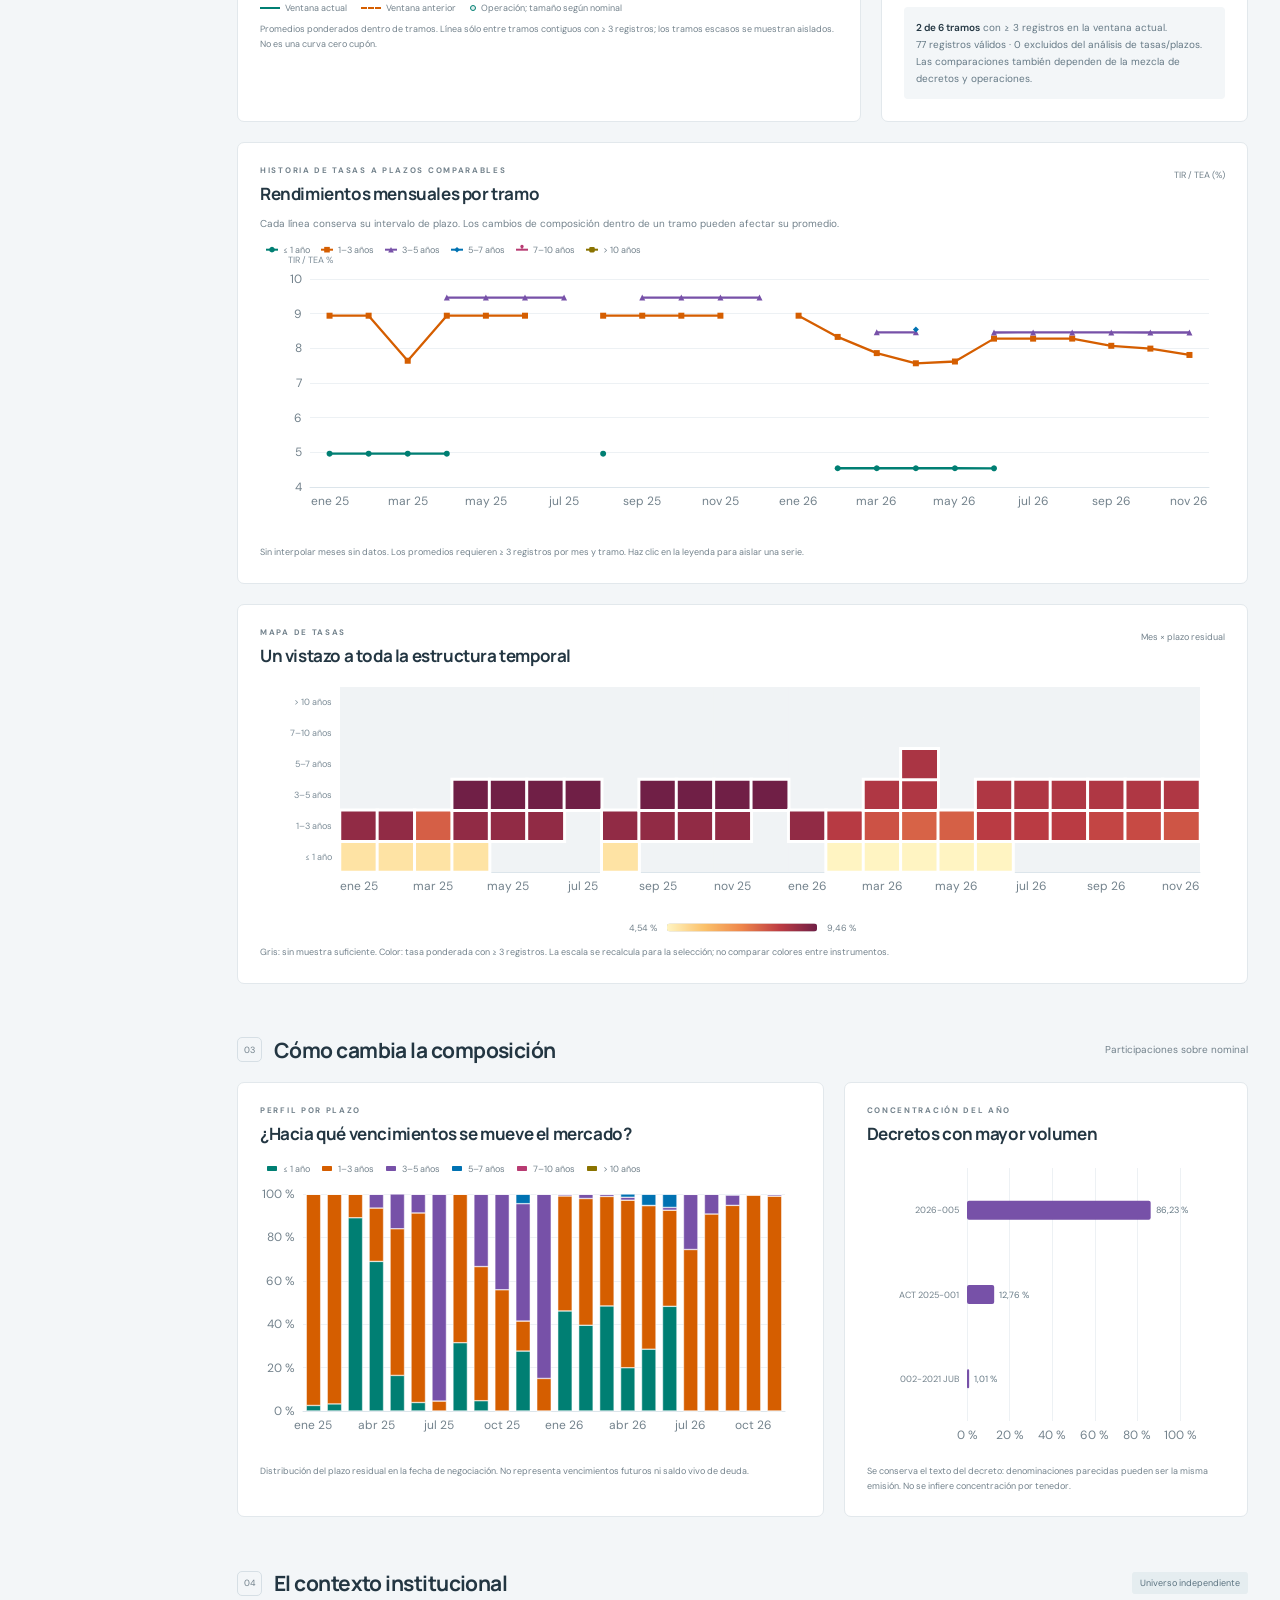
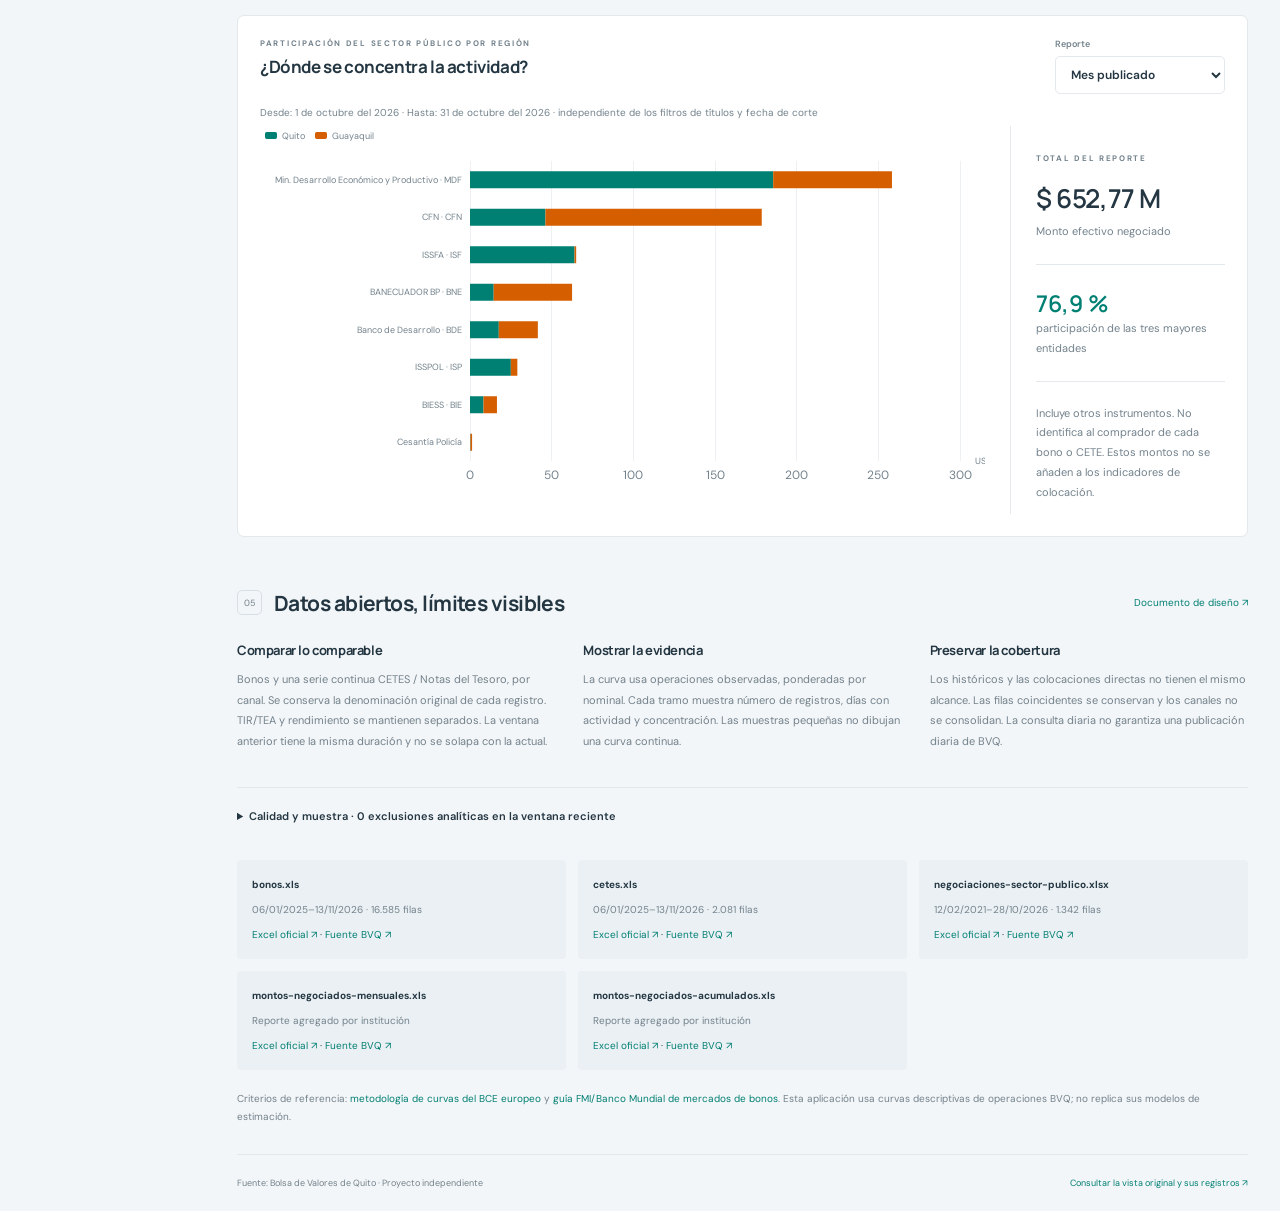
==== commit 2aa357a5: "Remove previous view link from dashboard" ====
--- a/docs/analisis/index.html
+++ b/docs/analisis/index.html
@@ -1,5 +1,5 @@
 <!doctype html><html lang="es"><head><meta charset="utf-8"><meta name="viewport" content="width=device-width,initial-scale=1"><meta name="description" content="Series históricas, curvas de rendimiento observadas y estructura por plazo de bonos, CETES y Notas del Tesoro en Ecuador."><title>Ecuador · Observatorio de títulos públicos</title><link rel="stylesheet" href="style.css"><script defer src="vendor/echarts.min.js"></script></head><body>
-<aside class="sidebar"><a class="logo" href="#panorama"><span>ec<span class="logo-dot">.</span></span><small>OBSERVATORIO<br>DE TÍTULOS PÚBLICOS</small></a><div class="side-label">ANÁLISIS DE MERCADO</div><nav><a class="active" href="#panorama"><span>01</span> Panorama histórico</a><a href="#curvas"><span>02</span> Curvas y tasas</a><a href="#estructura"><span>03</span> Plazos y composición</a><a href="#instituciones"><span>04</span> Sector público</a><a href="#metodo"><span>05</span> Fuentes y método</a></nav><div class="sidebar-bottom"><div class="country"><i></i><i></i><i></i></div><strong>Ecuador</strong><p>Mercado doméstico · USD</p><a href="../">Vista anterior ↗</a><a href="https://github.com/jp1309/ecuador-deuda-dashboard" target="_blank" rel="noopener">Código y metodología ↗</a><small>Propuesta analítica 02</small></div></aside>
+<aside class="sidebar"><a class="logo" href="#panorama"><span>ec<span class="logo-dot">.</span></span><small>OBSERVATORIO<br>DE TÍTULOS PÚBLICOS</small></a><div class="side-label">ANÁLISIS DE MERCADO</div><nav><a class="active" href="#panorama"><span>01</span> Panorama histórico</a><a href="#curvas"><span>02</span> Curvas y tasas</a><a href="#estructura"><span>03</span> Plazos y composición</a><a href="#instituciones"><span>04</span> Sector público</a><a href="#metodo"><span>05</span> Fuentes y método</a></nav><div class="sidebar-bottom"><div class="country"><i></i><i></i><i></i></div><strong>Ecuador</strong><p>Mercado doméstico · USD</p><a href="https://github.com/jp1309/ecuador-deuda-dashboard" target="_blank" rel="noopener">Código y metodología ↗</a><small>Propuesta analítica 02</small></div></aside>
 <main><header class="topbar"><span>RENTA FIJA <b>/</b> ECUADOR</span><div><span class="status"></span><span id="updated">Cargando datos BVQ…</span></div></header>
 <div class="page-head"><div><p class="eyebrow">MERCADO DOMÉSTICO</p><h1>La estructura del financiamiento</h1><p>Cuánto se coloca, a qué tasa y a qué plazo. Una lectura histórica de los títulos públicos.</p></div><button id="download" class="outline">↓ Descargar análisis</button></div>
 <div id="error" hidden role="alert"></div>
--- a/docs/analisis/style.css
+++ b/docs/analisis/style.css
@@ -1,2 +1,2 @@
 @import url('https://fonts.googleapis.com/css2?family=DM+Sans:wght@400;500;600;700&family=Manrope:wght@400;500;600;700;800&display=swap');
-:root{--navy:#172c3c;--ink:#233642;--muted:#73828c;--line:#e2e8ec;--bg:#f3f6f8;--teal:#087e8b;--amber:#d69237;--red:#bb5f5c;--blue:#426ea6}*{box-sizing:border-box}html{scroll-behavior:smooth;scroll-padding-top:28px}body{margin:0;color:var(--ink);background:var(--bg);font:14px 'DM Sans',Arial,sans-serif}a{color:var(--teal);text-decoration:none}a:hover{text-decoration:underline}button,input,select{font:inherit}button{cursor:pointer}button:disabled{cursor:default;opacity:.5}button:focus-visible,a:focus-visible,input:focus,select:focus{outline:2px solid #14a3b4;outline-offset:3px}button,input,select{border:1px solid var(--line);border-radius:5px}input,select{padding:9px 11px;background:#fff;color:var(--ink);font-size:12px}button{padding:9px 12px;background:#fff;color:var(--ink)}h1,h2,h3,p{margin-top:0}h1,h2,h3{font-family:Manrope,'DM Sans',Arial,sans-serif}h1{font-size:31px;letter-spacing:-1px;line-height:1.25;font-weight:700;margin:0 0 10px}h2{font-size:21px;margin:0;font-weight:700;letter-spacing:-.55px}h3{font-size:17px;letter-spacing:-.4px;font-weight:700;margin:0}.sidebar{position:fixed;inset:0 auto 0 0;width:205px;background:var(--navy);color:#fff;padding:30px 22px;display:flex;flex-direction:column;z-index:10}.logo{display:flex;align-items:center;gap:13px;color:white}.logo>span{font:800 37px Manrope,sans-serif;letter-spacing:-3px}.logo-dot{color:#4db5b0}.logo small{font-size:8px;letter-spacing:1.5px;line-height:1.8}.logo:hover{text-decoration:none}.side-label{font-size:8px;letter-spacing:1.8px;color:#91a5b3;margin:55px 0 15px}.sidebar nav{display:flex;flex-direction:column;gap:7px}.sidebar nav a{display:flex;gap:12px;color:#b8c8d3;font-size:11px;padding:12px 9px;border-radius:5px;white-space:nowrap}.sidebar nav a.active,.sidebar nav a:hover{background:#284151;color:#fff;text-decoration:none}.sidebar nav a span{font-size:9px;opacity:.55;line-height:16px}.sidebar-bottom{margin-top:auto;padding-top:40px;font-size:10px;color:#9bb0bf}.sidebar-bottom strong{color:#ecf2f4;display:block;margin:12px 0 5px;font-size:12px}.sidebar-bottom p{margin-bottom:24px}.sidebar-bottom a{display:block;color:#b7c9d4;font-size:10px;margin:13px 0}.sidebar-bottom small{display:block;border-top:1px solid #334a5a;margin-top:26px;padding-top:18px;font-size:9px;color:#8199aa}.country{display:flex;width:34px;height:4px}.country i:nth-child(1){width:50%;background:#e8bc48}.country i:nth-child(2){width:25%;background:#5484bd}.country i:nth-child(3){width:25%;background:#c16767}main{margin-left:205px;padding:0 32px;max-width:1800px}.topbar{height:65px;border-bottom:1px solid var(--line);display:flex;align-items:center;justify-content:space-between;color:var(--muted);font-size:9px;letter-spacing:1.3px}.topbar b{margin:0 9px;color:#bac4cc}.topbar>div{letter-spacing:0;font-size:10px}.status{display:inline-block;width:5px;height:5px;background:#149a8c;border-radius:50%;margin-right:7px}.page-head{display:flex;justify-content:space-between;gap:20px;align-items:center;padding:31px 0 26px}.eyebrow{font-size:8px;letter-spacing:1.7px;font-weight:700;color:var(--muted);margin-bottom:10px}.page-head .eyebrow{color:var(--teal)}.page-head>div>p:last-child{font-size:12px;color:var(--muted);margin:0;line-height:1.6}.outline{font-size:11px;border-color:#cad6dd;padding:11px 15px;white-space:nowrap;background:transparent}.control-panel{background:#fff;border:1px solid var(--line);border-radius:7px}.control-top{display:flex;justify-content:space-between;align-items:center;padding:15px 19px;gap:20px}.control-top>label{display:flex;align-items:center;gap:12px;flex-direction:row;font-size:10px}.segmented{display:flex;background:#f1f5f7;border-radius:5px;padding:3px;gap:2px}.segmented button{border:0;background:transparent;font-size:11px;color:#647986;padding:10px 20px}.segmented button.selected{background:var(--navy);color:#fff;box-shadow:0 2px 4px #192d3c15}.control-bottom{display:flex;gap:18px;padding:15px 19px;border-top:1px solid #edf1f3;align-items:center;flex-wrap:wrap}.control-bottom label{flex:1;min-width:115px}label{display:flex;flex-direction:column;gap:6px;font-size:9px;font-weight:600;color:var(--muted)}.control-note{font-size:9px;line-height:1.8;padding-left:16px;border-left:1px solid var(--line);max-width:230px}.control-note strong{display:block;font-weight:600;color:var(--ink)}.control-note span{color:var(--muted)}.context-line{display:flex;justify-content:space-between;gap:15px;padding:13px 1px;font-size:9px;color:var(--muted);line-height:1.6}.context-pill{white-space:nowrap;color:#5e7884}.notice{display:flex;justify-content:space-between;align-items:center;gap:20px;background:#f8efdc;border-left:3px solid var(--amber);font-size:11px;line-height:1.7;padding:13px 16px;margin:10px 0}.notice button{background:transparent;border-color:#d9b881;white-space:nowrap;font-size:10px}.anchor{padding-top:10px}.section-title{display:flex;justify-content:space-between;align-items:center;gap:20px;margin:22px 0 18px}.section-title>div{display:flex;align-items:center;gap:12px}.section-title>a{font-size:10px}.section-number{border:1px solid #d6dfe5;color:var(--muted);font-size:9px;width:25px;height:25px;display:grid;place-items:center;border-radius:5px}.small{font-size:10px;color:var(--muted)}.metrics{display:grid;grid-template-columns:repeat(4,minmax(0,1fr));gap:14px;margin-bottom:20px}.metrics article{padding:18px 18px 7px;background:white;border:1px solid var(--line);border-radius:7px;overflow:hidden;position:relative}.metrics article:first-child{border-top:3px solid var(--teal);padding-top:16px}.metrics article>p{font-size:10px;color:var(--muted);margin-bottom:13px}.metrics h3{font-size:27px;font-weight:600;letter-spacing:-1px;font-variant-numeric:tabular-nums;margin-bottom:8px;white-space:nowrap}.metrics h3 small{font-size:12px;font-weight:400;color:var(--muted);letter-spacing:0}.metric-note{font-size:9px;color:var(--muted);line-height:1.6;min-height:28px}.metric-note b{font-weight:600;color:var(--teal)}.metric-note .up{color:var(--red)}.mini-chart{height:30px;margin:7px -7px 0}.sample-meter{height:30px;margin-top:7px;display:flex;align-items:center;gap:3px}.sample-meter i{height:10px;flex:1;border-radius:2px;background:#d7e7ec}.sample-meter i.on{background:#548a9a}.grid{display:grid;gap:20px}.overview-grid{grid-template-columns:minmax(0,1.55fr) minmax(0,1fr)}.curve-grid{grid-template-columns:minmax(0,1.7fr) minmax(0,1fr)}.structure-grid{grid-template-columns:minmax(0,1.45fr) minmax(0,1fr)}.card{background:#fff;border:1px solid var(--line);border-radius:7px;padding:22px;min-width:0;margin-bottom:20px;overflow:hidden}.card-head{display:flex;justify-content:space-between;gap:12px;align-items:flex-start;margin-bottom:10px}.card-head h3{line-height:1.4}.card-head .eyebrow{margin-bottom:7px}.unit{font-size:9px;color:var(--muted);white-space:nowrap;padding-top:4px}.inline-control{display:flex;border:1px solid var(--line);border-radius:4px;padding:2px}.inline-control button{border:0;background:transparent;padding:5px 8px;font-size:9px}.inline-control button.chosen{background:#e9f1f3;color:var(--teal)}.chart-sub{font-size:10px;color:var(--muted);line-height:1.7;margin-bottom:5px}.chart{width:100%;height:300px}.chart.large{height:270px}.chart.curve{height:305px}.chart.history{height:300px}.chart.heat{height:260px}.chart.institution{height:370px}.chart-foot{display:flex;justify-content:space-between;gap:10px;font-size:9px;color:var(--muted);line-height:1.7;margin:8px 0 0}.checkbox{flex-direction:row;align-items:center;font-size:9px;white-space:nowrap}.checkbox input{accent-color:var(--teal)}.legend-note{display:flex;flex-wrap:wrap;gap:14px;font-size:9px;color:var(--muted);margin-top:5px}.legend-note>span{display:flex;align-items:center;gap:5px}.line{display:block;width:20px;height:0;border-top:2px solid var(--teal)}.line.previous{border-top:2px dashed #c18e47}.dot{display:block;width:6px;height:6px;border:1px solid var(--teal);border-radius:50%;background:#087e8b20}.coverage-note{background:#f3f6f8;padding:12px;border-radius:4px;font-size:10px;line-height:1.7;color:#657985;margin-top:10px}.coverage-note strong{font-weight:600;color:var(--ink)}.badge{font-size:9px;padding:5px 8px;background:#e5edf0;color:#5b7380;border-radius:3px}.institution-layout{display:grid;grid-template-columns:minmax(0,1fr) 215px;gap:25px}.institution-insight{border-left:1px solid var(--line);padding:25px 0 0 25px;font-size:11px;color:var(--muted);line-height:1.8}.institution-insight h3{font-size:26px;color:var(--ink);font-weight:600}.institution-insight strong{font:600 23px Manrope,sans-serif;color:var(--teal)}.institution-insight hr{height:1px;background:var(--line);border:0;margin:22px 0}.method-grid{display:grid;grid-template-columns:repeat(3,1fr);gap:28px;margin:24px 0}.method-grid h3{font-size:13px;margin-bottom:10px}.method-grid p{font-size:11px;line-height:1.9;color:var(--muted)}details{padding:18px 0;border-top:1px solid var(--line);font-size:11px;line-height:1.9}summary{cursor:pointer;font-weight:600}.source-list{display:grid;grid-template-columns:repeat(3,1fr);gap:12px;font-size:10px;margin:15px 0}.source-item{padding:15px;background:#eaf0f3;border-radius:4px;overflow-wrap:anywhere;line-height:1.9}.source-item strong{display:block;font-size:10px}.source-item p{margin:6px 0;color:var(--muted)}.research-note{font-size:10px;color:var(--muted);line-height:1.8;margin:20px 0 28px}footer{display:flex;justify-content:space-between;border-top:1px solid var(--line);font-size:9px;padding:22px 0;color:var(--muted)}#error{padding:20px;background:#fae6df;color:#8b4030;line-height:1.7}.empty-chart{display:flex;height:100%;align-items:center;justify-content:center;padding:30px;text-align:center;font-size:12px;line-height:1.8;color:#7a8a95}.tip{font:11px/1.8 'DM Sans',sans-serif;max-width:330px;white-space:normal}.tip b{font-weight:600}.tip small{color:#7b8a92}.tip hr{border:0;border-top:1px solid #e5eaee;margin:5px 0}[hidden]{display:none!important}@media(min-width:1550px){main{padding:0 50px}.chart.large{height:310px}.chart.curve{height:350px}}@media(max-width:1190px){.sidebar{width:175px;padding:25px 15px}main{margin-left:175px;padding:0 23px}.sidebar nav a{font-size:10px;gap:7px}.metrics h3{font-size:23px}.metrics article{padding:16px 13px 7px}.control-note{display:none}.context-pill{display:none}.card{padding:18px}.curve-grid{grid-template-columns:minmax(0,1.5fr) minmax(0,1fr)}.checkbox{white-space:normal}.institution-layout{grid-template-columns:minmax(0,1fr) 185px}h1{font-size:27px}}@media(max-width:950px){.sidebar{width:150px;padding:25px 10px}.logo{gap:6px}.logo small{font-size:6px}.sidebar nav a{padding:12px 5px;font-size:9px}.sidebar nav a span{display:none}main{margin-left:150px;padding:0 20px}.page-head{align-items:start}.page-head>button{padding:9px;font-size:9px}.metrics{grid-template-columns:repeat(2,1fr)}.metrics h3{font-size:28px}.overview-grid,.curve-grid,.structure-grid{grid-template-columns:1fr}.segmented button{padding:9px 13px}.control-top{flex-wrap:wrap}.control-top>label{flex:1}.control-top>label>select{flex:1}.chart.large{height:300px}.institution-layout{grid-template-columns:1fr}.institution-insight{border-left:0;border-top:1px solid var(--line);padding:20px 0;display:grid;grid-template-columns:1fr 1fr;gap:12px}.institution-insight hr{display:none}.institution-insight>p:last-child{grid-column:1/-1}.source-list{grid-template-columns:repeat(2,1fr)}}@media(max-width:650px){html{scroll-padding-top:12px}.sidebar{position:relative;width:100%;height:auto;padding:15px 18px;display:block}.logo>span{font-size:29px}.logo small{font-size:7px}.side-label,.sidebar-bottom{display:none}.sidebar nav{flex-direction:row;overflow:auto;gap:8px;margin-top:14px}.sidebar nav a{font-size:10px;padding:9px 11px;flex-shrink:0}main{margin:0;padding:0 15px}.topbar{height:45px;font-size:8px}.topbar>div{font-size:8px}.page-head{padding:22px 0}.page-head h1{font-size:25px}.page-head p:last-child{font-size:11px}.page-head>button{display:none}.segmented{width:100%}.segmented button{flex:1;padding:9px 8px;font-size:10px}.control-top,.control-bottom{padding:12px;gap:12px}.control-bottom label{flex:1 1 40%}.metrics{gap:10px}.metrics article{padding:13px 11px 5px}.metrics h3{font-size:23px}.metrics article>p{font-size:9px}.metric-note{font-size:8px;min-height:34px}.section-title{align-items:start}.section-title h2{font-size:18px}.section-title>.small{max-width:115px;text-align:right;font-size:8px}.section-number{width:22px;height:22px;flex-shrink:0}.section-title>div{gap:8px}.card{padding:16px 12px}.card h3{font-size:15px}.card-head{flex-wrap:wrap}.chart.large,.chart.history,.chart.curve{height:300px}.chart.heat{height:280px}.chart.institution{height:410px}.unit{font-size:8px}.chart-foot{font-size:8px;display:block}.chart-foot span{display:block}.notice{display:block;font-size:10px}.notice button{margin-top:9px}.method-grid{grid-template-columns:1fr;gap:10px}.source-list{grid-template-columns:1fr}.section-title>a{font-size:9px;max-width:90px}.context-line{font-size:8px}footer{display:block;line-height:2}footer a{display:block}.institution-insight{grid-template-columns:1fr}.institution-insight .eyebrow{margin-bottom:0}.institution-insight>p{margin:0}.institution-insight>p:last-child{margin-top:10px}.tip{max-width:245px}}
+:root{--navy:#172c3c;--ink:#233642;--muted:#73828c;--line:#e2e8ec;--bg:#f3f6f8;--teal:#007f73;--amber:#d55e00;--red:#b83b72;--blue:#426ea6}*{box-sizing:border-box}html{scroll-behavior:smooth;scroll-padding-top:28px}body{margin:0;color:var(--ink);background:var(--bg);font:14px 'DM Sans',Arial,sans-serif}a{color:var(--teal);text-decoration:none}a:hover{text-decoration:underline}button,input,select{font:inherit}button{cursor:pointer}button:disabled{cursor:default;opacity:.5}button:focus-visible,a:focus-visible,input:focus,select:focus{outline:2px solid #14a3b4;outline-offset:3px}button,input,select{border:1px solid var(--line);border-radius:5px}input,select{padding:9px 11px;background:#fff;color:var(--ink);font-size:12px}button{padding:9px 12px;background:#fff;color:var(--ink)}h1,h2,h3,p{margin-top:0}h1,h2,h3{font-family:Manrope,'DM Sans',Arial,sans-serif}h1{font-size:31px;letter-spacing:-1px;line-height:1.25;font-weight:700;margin:0 0 10px}h2{font-size:21px;margin:0;font-weight:700;letter-spacing:-.55px}h3{font-size:17px;letter-spacing:-.4px;font-weight:700;margin:0}.sidebar{position:fixed;inset:0 auto 0 0;width:205px;background:var(--navy);color:#fff;padding:30px 22px;display:flex;flex-direction:column;z-index:10}.logo{display:flex;align-items:center;gap:13px;color:white}.logo>span{font:800 37px Manrope,sans-serif;letter-spacing:-3px}.logo-dot{color:#4db5b0}.logo small{font-size:8px;letter-spacing:1.5px;line-height:1.8}.logo:hover{text-decoration:none}.side-label{font-size:8px;letter-spacing:1.8px;color:#91a5b3;margin:55px 0 15px}.sidebar nav{display:flex;flex-direction:column;gap:7px}.sidebar nav a{display:flex;gap:12px;color:#b8c8d3;font-size:11px;padding:12px 9px;border-radius:5px;white-space:nowrap}.sidebar nav a.active,.sidebar nav a:hover{background:#284151;color:#fff;text-decoration:none}.sidebar nav a span{font-size:9px;opacity:.55;line-height:16px}.sidebar-bottom{margin-top:auto;padding-top:40px;font-size:10px;color:#9bb0bf}.sidebar-bottom strong{color:#ecf2f4;display:block;margin:12px 0 5px;font-size:12px}.sidebar-bottom p{margin-bottom:24px}.sidebar-bottom a{display:block;color:#b7c9d4;font-size:10px;margin:13px 0}.sidebar-bottom small{display:block;border-top:1px solid #334a5a;margin-top:26px;padding-top:18px;font-size:9px;color:#8199aa}.country{display:flex;width:34px;height:4px}.country i:nth-child(1){width:50%;background:#e8bc48}.country i:nth-child(2){width:25%;background:#5484bd}.country i:nth-child(3){width:25%;background:#c16767}main{margin-left:205px;padding:0 32px;max-width:1800px}.topbar{height:65px;border-bottom:1px solid var(--line);display:flex;align-items:center;justify-content:space-between;color:var(--muted);font-size:9px;letter-spacing:1.3px}.topbar b{margin:0 9px;color:#bac4cc}.topbar>div{letter-spacing:0;font-size:10px}.status{display:inline-block;width:5px;height:5px;background:#149a8c;border-radius:50%;margin-right:7px}.page-head{display:flex;justify-content:space-between;gap:20px;align-items:center;padding:31px 0 26px}.eyebrow{font-size:8px;letter-spacing:1.7px;font-weight:700;color:var(--muted);margin-bottom:10px}.page-head .eyebrow{color:var(--teal)}.page-head>div>p:last-child{font-size:12px;color:var(--muted);margin:0;line-height:1.6}.outline{font-size:11px;border-color:#cad6dd;padding:11px 15px;white-space:nowrap;background:transparent}.control-panel{background:#fff;border:1px solid var(--line);border-radius:7px}.control-top{display:flex;justify-content:space-between;align-items:center;padding:15px 19px;gap:20px}.control-top>label{display:flex;align-items:center;gap:12px;flex-direction:row;font-size:10px}.segmented{display:flex;background:#f1f5f7;border-radius:5px;padding:3px;gap:2px}.segmented button{border:0;background:transparent;font-size:11px;color:#647986;padding:10px 20px}.segmented button.selected{background:var(--navy);color:#fff;box-shadow:0 2px 4px #192d3c15}.control-bottom{display:flex;gap:18px;padding:15px 19px;border-top:1px solid #edf1f3;align-items:center;flex-wrap:wrap}.control-bottom label{flex:1;min-width:115px}label{display:flex;flex-direction:column;gap:6px;font-size:9px;font-weight:600;color:var(--muted)}.control-note{font-size:9px;line-height:1.8;padding-left:16px;border-left:1px solid var(--line);max-width:230px}.control-note strong{display:block;font-weight:600;color:var(--ink)}.control-note span{color:var(--muted)}.context-line{display:flex;justify-content:space-between;gap:15px;padding:13px 1px;font-size:9px;color:var(--muted);line-height:1.6}.context-pill{white-space:nowrap;color:#5e7884}.notice{display:flex;justify-content:space-between;align-items:center;gap:20px;background:#f8efdc;border-left:3px solid var(--amber);font-size:11px;line-height:1.7;padding:13px 16px;margin:10px 0}.notice button{background:transparent;border-color:#d9b881;white-space:nowrap;font-size:10px}.anchor{padding-top:10px}.section-title{display:flex;justify-content:space-between;align-items:center;gap:20px;margin:22px 0 18px}.section-title>div{display:flex;align-items:center;gap:12px}.section-title>a{font-size:10px}.section-number{border:1px solid #d6dfe5;color:var(--muted);font-size:9px;width:25px;height:25px;display:grid;place-items:center;border-radius:5px}.small{font-size:10px;color:var(--muted)}.metrics{display:grid;grid-template-columns:repeat(4,minmax(0,1fr));gap:14px;margin-bottom:20px}.metrics article{padding:18px 18px 7px;background:white;border:1px solid var(--line);border-radius:7px;overflow:hidden;position:relative}.metrics article:first-child{border-top:3px solid var(--teal);padding-top:16px}.metrics article>p{font-size:10px;color:var(--muted);margin-bottom:13px}.metrics h3{font-size:27px;font-weight:600;letter-spacing:-1px;font-variant-numeric:tabular-nums;margin-bottom:8px;white-space:nowrap}.metrics h3 small{font-size:12px;font-weight:400;color:var(--muted);letter-spacing:0}.metric-note{font-size:9px;color:var(--muted);line-height:1.6;min-height:28px}.metric-note b{font-weight:600;color:var(--teal)}.metric-note .up{color:var(--red)}.mini-chart{height:30px;margin:7px -7px 0}.sample-meter{height:30px;margin-top:7px;display:flex;align-items:center;gap:3px}.sample-meter i{height:10px;flex:1;border-radius:2px;background:#d7e7ec}.sample-meter i.on{background:#548a9a}.grid{display:grid;gap:20px}.overview-grid{grid-template-columns:minmax(0,1.55fr) minmax(0,1fr)}.curve-grid{grid-template-columns:minmax(0,1.7fr) minmax(0,1fr)}.structure-grid{grid-template-columns:minmax(0,1.45fr) minmax(0,1fr)}.card{background:#fff;border:1px solid var(--line);border-radius:7px;padding:22px;min-width:0;margin-bottom:20px;overflow:hidden}.card-head{display:flex;justify-content:space-between;gap:12px;align-items:flex-start;margin-bottom:10px}.card-head h3{line-height:1.4}.card-head .eyebrow{margin-bottom:7px}.unit{font-size:9px;color:var(--muted);white-space:nowrap;padding-top:4px}.inline-control{display:flex;border:1px solid var(--line);border-radius:4px;padding:2px}.inline-control button{border:0;background:transparent;padding:5px 8px;font-size:9px}.inline-control button.chosen{background:#e9f1f3;color:var(--teal)}.chart-sub{font-size:10px;color:var(--muted);line-height:1.7;margin-bottom:5px}.chart{width:100%;height:300px}.chart.large{height:270px}.chart.curve{height:305px}.chart.history{height:300px}.chart.heat{height:260px}.chart.institution{height:370px}.chart-foot{display:flex;justify-content:space-between;gap:10px;font-size:9px;color:var(--muted);line-height:1.7;margin:8px 0 0}.checkbox{flex-direction:row;align-items:center;font-size:9px;white-space:nowrap}.checkbox input{accent-color:var(--teal)}.legend-note{display:flex;flex-wrap:wrap;gap:14px;font-size:9px;color:var(--muted);margin-top:5px}.legend-note>span{display:flex;align-items:center;gap:5px}.line{display:block;width:20px;height:0;border-top:2px solid var(--teal)}.line.previous{border-top:2px dashed #d55e00}.dot{display:block;width:6px;height:6px;border:1px solid var(--teal);border-radius:50%;background:#007f7320}.coverage-note{background:#f3f6f8;padding:12px;border-radius:4px;font-size:10px;line-height:1.7;color:#657985;margin-top:10px}.coverage-note strong{font-weight:600;color:var(--ink)}.badge{font-size:9px;padding:5px 8px;background:#e5edf0;color:#5b7380;border-radius:3px}.institution-layout{display:grid;grid-template-columns:minmax(0,1fr) 215px;gap:25px}.institution-insight{border-left:1px solid var(--line);padding:25px 0 0 25px;font-size:11px;color:var(--muted);line-height:1.8}.institution-insight h3{font-size:26px;color:var(--ink);font-weight:600}.institution-insight strong{font:600 23px Manrope,sans-serif;color:var(--teal)}.institution-insight hr{height:1px;background:var(--line);border:0;margin:22px 0}.method-grid{display:grid;grid-template-columns:repeat(3,1fr);gap:28px;margin:24px 0}.method-grid h3{font-size:13px;margin-bottom:10px}.method-grid p{font-size:11px;line-height:1.9;color:var(--muted)}details{padding:18px 0;border-top:1px solid var(--line);font-size:11px;line-height:1.9}summary{cursor:pointer;font-weight:600}.source-list{display:grid;grid-template-columns:repeat(3,1fr);gap:12px;font-size:10px;margin:15px 0}.source-item{padding:15px;background:#eaf0f3;border-radius:4px;overflow-wrap:anywhere;line-height:1.9}.source-item strong{display:block;font-size:10px}.source-item p{margin:6px 0;color:var(--muted)}.research-note{font-size:10px;color:var(--muted);line-height:1.8;margin:20px 0 28px}footer{display:flex;justify-content:space-between;border-top:1px solid var(--line);font-size:9px;padding:22px 0;color:var(--muted)}#error{padding:20px;background:#fae6df;color:#8b4030;line-height:1.7}.empty-chart{display:flex;height:100%;align-items:center;justify-content:center;padding:30px;text-align:center;font-size:12px;line-height:1.8;color:#7a8a95}.tip{font:11px/1.8 'DM Sans',sans-serif;max-width:330px;white-space:normal}.tip b{font-weight:600}.tip small{color:#7b8a92}.tip hr{border:0;border-top:1px solid #e5eaee;margin:5px 0}[hidden]{display:none!important}@media(min-width:1550px){main{padding:0 50px}.chart.large{height:310px}.chart.curve{height:350px}}@media(max-width:1190px){.sidebar{width:175px;padding:25px 15px}main{margin-left:175px;padding:0 23px}.sidebar nav a{font-size:10px;gap:7px}.metrics h3{font-size:23px}.metrics article{padding:16px 13px 7px}.control-note{display:none}.context-pill{display:none}.card{padding:18px}.curve-grid{grid-template-columns:minmax(0,1.5fr) minmax(0,1fr)}.checkbox{white-space:normal}.institution-layout{grid-template-columns:minmax(0,1fr) 185px}h1{font-size:27px}}@media(max-width:950px){.sidebar{width:150px;padding:25px 10px}.logo{gap:6px}.logo small{font-size:6px}.sidebar nav a{padding:12px 5px;font-size:9px}.sidebar nav a span{display:none}main{margin-left:150px;padding:0 20px}.page-head{align-items:start}.page-head>button{padding:9px;font-size:9px}.metrics{grid-template-columns:repeat(2,1fr)}.metrics h3{font-size:28px}.overview-grid,.curve-grid,.structure-grid{grid-template-columns:1fr}.segmented button{padding:9px 13px}.control-top{flex-wrap:wrap}.control-top>label{flex:1}.control-top>label>select{flex:1}.chart.large{height:300px}.institution-layout{grid-template-columns:1fr}.institution-insight{border-left:0;border-top:1px solid var(--line);padding:20px 0;display:grid;grid-template-columns:1fr 1fr;gap:12px}.institution-insight hr{display:none}.institution-insight>p:last-child{grid-column:1/-1}.source-list{grid-template-columns:repeat(2,1fr)}}@media(max-width:650px){html{scroll-padding-top:12px}.sidebar{position:relative;width:100%;height:auto;padding:15px 18px;display:block}.logo>span{font-size:29px}.logo small{font-size:7px}.side-label,.sidebar-bottom{display:none}.sidebar nav{flex-direction:row;overflow:auto;gap:8px;margin-top:14px}.sidebar nav a{font-size:10px;padding:9px 11px;flex-shrink:0}main{margin:0;padding:0 15px}.topbar{height:45px;font-size:8px}.topbar>div{font-size:8px}.page-head{padding:22px 0}.page-head h1{font-size:25px}.page-head p:last-child{font-size:11px}.page-head>button{display:none}.segmented{width:100%}.segmented button{flex:1;padding:9px 8px;font-size:10px}.control-top,.control-bottom{padding:12px;gap:12px}.control-bottom label{flex:1 1 40%}.metrics{gap:10px}.metrics article{padding:13px 11px 5px}.metrics h3{font-size:23px}.metrics article>p{font-size:9px}.metric-note{font-size:8px;min-height:34px}.section-title{align-items:start}.section-title h2{font-size:18px}.section-title>.small{max-width:115px;text-align:right;font-size:8px}.section-number{width:22px;height:22px;flex-shrink:0}.section-title>div{gap:8px}.card{padding:16px 12px}.card h3{font-size:15px}.card-head{flex-wrap:wrap}.chart.large,.chart.history,.chart.curve{height:300px}.chart.heat{height:280px}.chart.institution{height:410px}.unit{font-size:8px}.chart-foot{font-size:8px;display:block}.chart-foot span{display:block}.notice{display:block;font-size:10px}.notice button{margin-top:9px}.method-grid{grid-template-columns:1fr;gap:10px}.source-list{grid-template-columns:1fr}.section-title>a{font-size:9px;max-width:90px}.context-line{font-size:8px}footer{display:block;line-height:2}footer a{display:block}.institution-insight{grid-template-columns:1fr}.institution-insight .eyebrow{margin-bottom:0}.institution-insight>p{margin:0}.institution-insight>p:last-child{margin-top:10px}.tip{max-width:245px}}
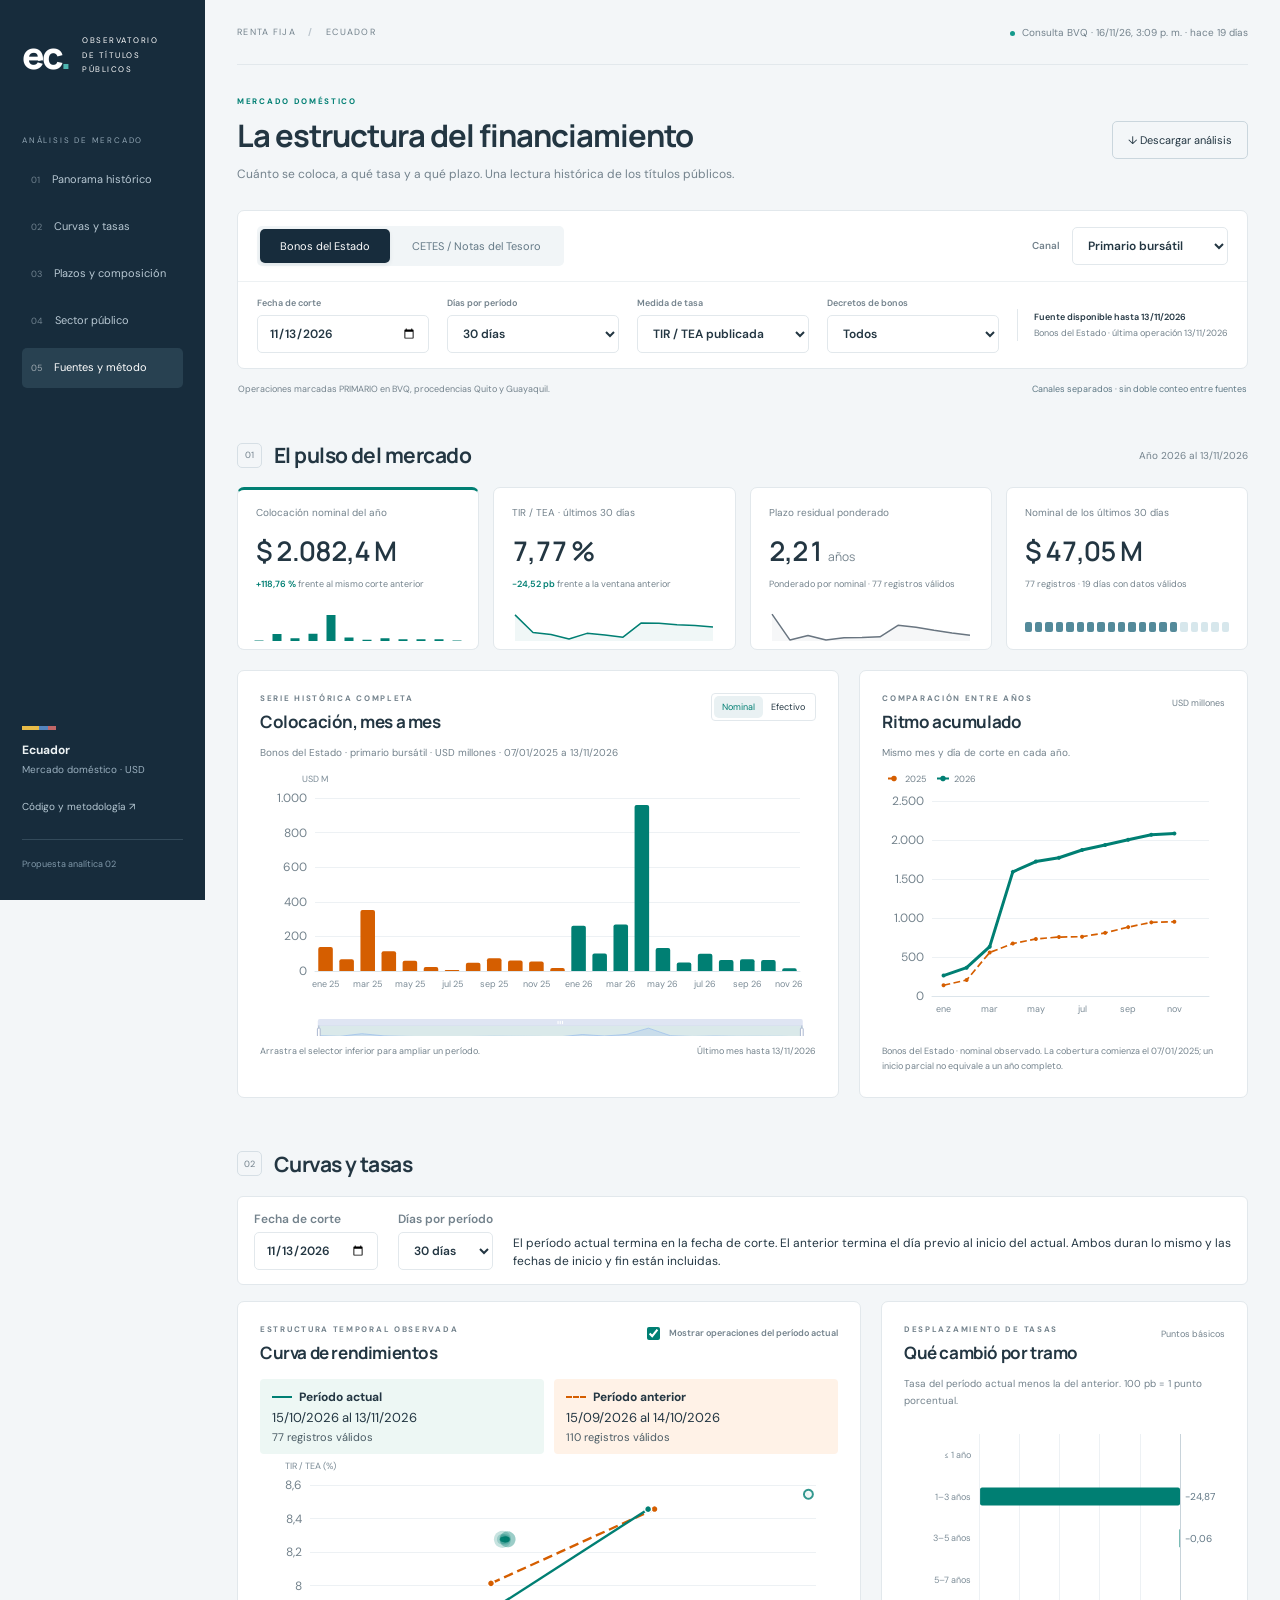
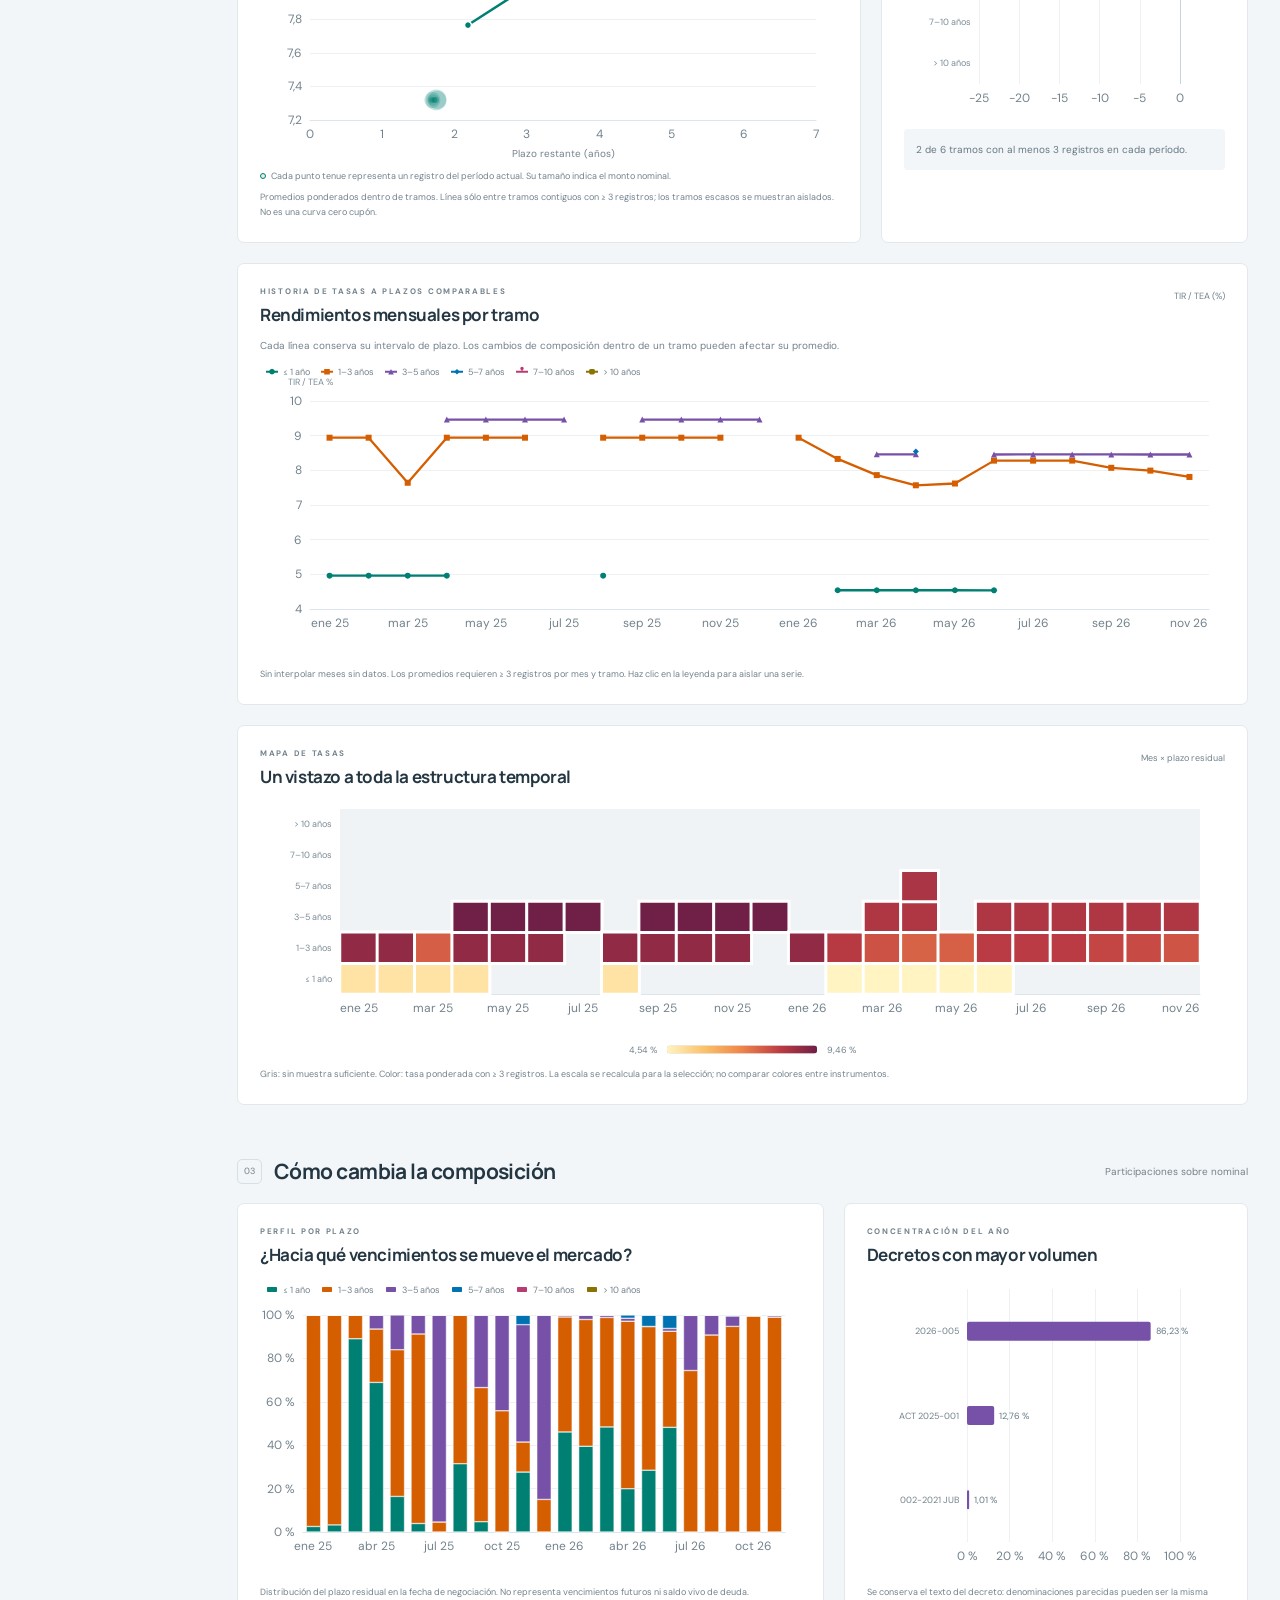
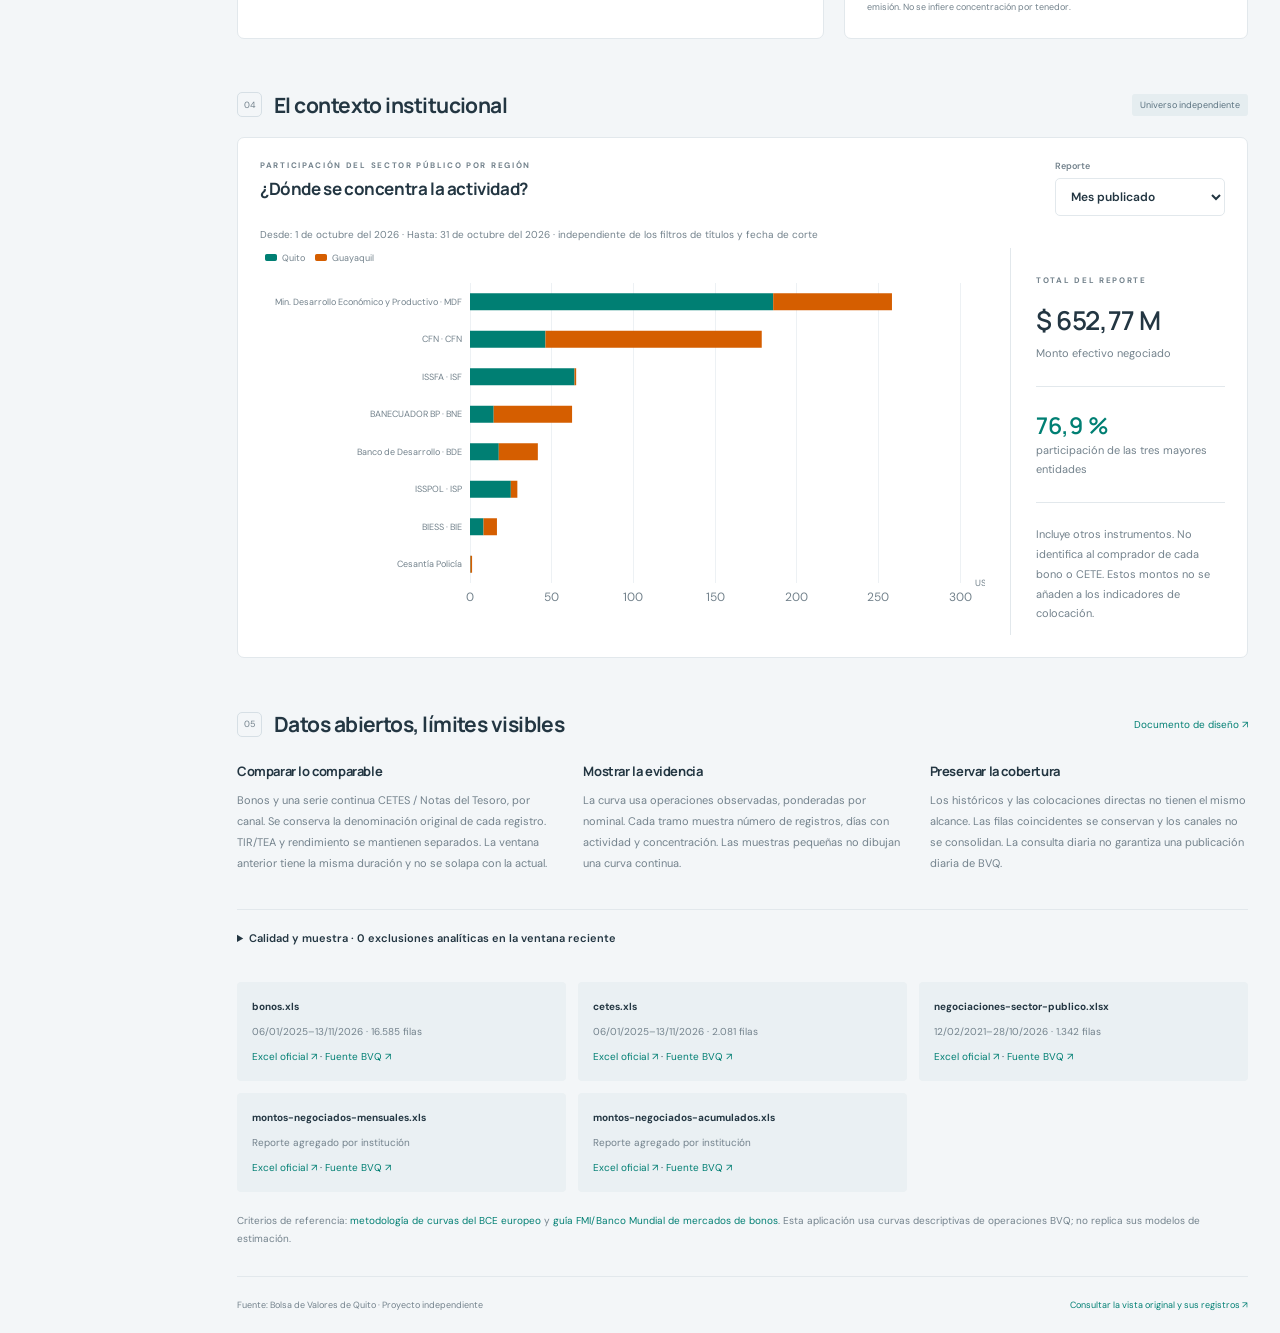
==== commit e27133a6: "Clarify yield curve comparison periods" ====
--- a/docs/analisis/index.html
+++ b/docs/analisis/index.html
@@ -3,14 +3,25 @@
 <main><header class="topbar"><span>RENTA FIJA <b>/</b> ECUADOR</span><div><span class="status"></span><span id="updated">Cargando datos BVQ…</span></div></header>
 <div class="page-head"><div><p class="eyebrow">MERCADO DOMÉSTICO</p><h1>La estructura del financiamiento</h1><p>Cuánto se coloca, a qué tasa y a qué plazo. Una lectura histórica de los títulos públicos.</p></div><button id="download" class="outline">↓ Descargar análisis</button></div>
 <div id="error" hidden role="alert"></div>
-<section class="control-panel"><div class="control-top"><div class="segmented" aria-label="Instrumento"><button data-instrument="BONOS" class="selected" aria-pressed="true">Bonos del Estado</button><button data-instrument="TESORO" aria-pressed="false">CETES / Notas del Tesoro</button></div><label>Canal<select id="channel"><option>Primario bursátil</option><option>Colocación directa</option><option>Secundario bursátil</option></select></label></div><div class="control-bottom"><label>Fecha de corte<input type="date" id="asof"></label><label>Ventana reciente<select id="window"><option value="30">30 días</option><option value="90">90 días</option><option value="180">180 días</option></select></label><label>Medida de tasa<select id="rate"><option value="tea_pct">TIR / TEA publicada</option><option value="yield_pct">Rendimiento publicado</option></select></label><label id="group-label">Decretos de bonos<select id="group"><option value="all">Todos</option><option value="jub">Contienen «JUB»</option><option value="other">Sin «JUB»</option></select></label><div class="control-note"><strong id="cutoff">—</strong><span id="source-range">—</span></div></div></section>
+<section class="control-panel"><div class="control-top"><div class="segmented" aria-label="Instrumento"><button data-instrument="BONOS" class="selected" aria-pressed="true">Bonos del Estado</button><button data-instrument="TESORO" aria-pressed="false">CETES / Notas del Tesoro</button></div><label>Canal<select id="channel"><option>Primario bursátil</option><option>Colocación directa</option><option>Secundario bursátil</option></select></label></div><div class="control-bottom"><label>Fecha de corte<input type="date" id="asof"></label><label>Días por período<select id="window"><option value="30">30 días</option><option value="90">90 días</option><option value="180">180 días</option></select></label><label>Medida de tasa<select id="rate"><option value="tea_pct">TIR / TEA publicada</option><option value="yield_pct">Rendimiento publicado</option></select></label><label id="group-label">Decretos de bonos<select id="group"><option value="all">Todos</option><option value="jub">Contienen «JUB»</option><option value="other">Sin «JUB»</option></select></label><div class="control-note"><strong id="cutoff">—</strong><span id="source-range">—</span></div></div></section>
 <div class="context-line"><span id="scope"></span><span class="context-pill">Canales separados · sin doble conteo entre fuentes</span></div>
 <div id="stale" class="notice" hidden><span id="stale-text"></span><button id="last-date">Explorar última operación</button></div>
 <section id="panorama" class="anchor"><div class="section-title"><div><span class="section-number">01</span><h2>El pulso del mercado</h2></div><span id="kpi-period" class="small"></span></div>
 <div class="metrics"><article><p id="volume-label">Colocación nominal del año</p><h3 id="ytd">—</h3><div id="yoy" class="metric-note">—</div><div class="mini-chart" id="spark-volume" aria-label="Tendencia mensual del volumen"></div></article><article><p id="rate-label">Tasa de la ventana reciente</p><h3 id="recent-rate">—</h3><div id="rate-delta" class="metric-note">—</div><div class="mini-chart" id="spark-rate" aria-label="Tendencia de tasa mensual"></div></article><article><p>Plazo residual ponderado</p><h3 id="tenor">—</h3><div id="tenor-note" class="metric-note">—</div><div class="mini-chart" id="spark-tenor" aria-label="Tendencia del plazo residual"></div></article><article><p id="recent-label">Nominal de los últimos 30 días</p><h3 id="recent-volume">—</h3><div id="recent-count" class="metric-note">—</div><div id="sample-meter" class="sample-meter"></div></article></div>
 <div class="grid overview-grid"><article class="card"><div class="card-head"><div><p class="eyebrow">SERIE HISTÓRICA COMPLETA</p><h3 id="history-title">Colocación mensual</h3></div><div class="inline-control"><button data-money="nominal" class="chosen">Nominal</button><button data-money="effective">Efectivo</button></div></div><p class="chart-sub" id="history-sub">—</p><div id="volume-chart" class="chart large" role="img" aria-label="Serie histórica mensual del volumen"></div><div class="chart-foot"><span>Arrastra el selector inferior para ampliar un período.</span><span id="partial-month"></span></div></article><article class="card"><div class="card-head"><div><p class="eyebrow">COMPARACIÓN ENTRE AÑOS</p><h3>Ritmo acumulado</h3></div><span class="unit">USD millones</span></div><p class="chart-sub">Mismo mes y día de corte en cada año.</p><div id="cumulative-chart" class="chart large" role="img" aria-label="Volumen nominal acumulado por año al mismo corte"></div><p class="chart-foot" id="cumulative-foot"></p></article></div>
 </section>
-<section id="curvas" class="anchor"><div class="section-title"><div><span class="section-number">02</span><h2>El precio del plazo</h2></div><span class="small" id="curve-period"></span></div><div class="grid curve-grid"><article class="card"><div class="card-head"><div><p class="eyebrow">ESTRUCTURA TEMPORAL OBSERVADA</p><h3>Curva de rendimientos</h3></div><label class="checkbox"><input type="checkbox" id="show-points" checked> Mostrar operaciones</label></div><p class="chart-sub" id="curve-sub">—</p><div id="curve-chart" class="chart curve" role="img" aria-label="Rendimiento por plazo residual con comparación de dos ventanas"></div><div class="legend-note"><span><i class="line current"></i> Ventana actual</span><span><i class="line previous"></i> Ventana anterior</span><span><i class="dot"></i> Operación; tamaño según nominal</span></div><p class="chart-foot">Promedios ponderados dentro de tramos. Línea sólo entre tramos contiguos con ≥ 3 registros; los tramos escasos se muestran aislados. No es una curva cero cupón.</p></article><article class="card changes"><div class="card-head"><div><p class="eyebrow">DESPLAZAMIENTO DE TASAS</p><h3>Qué cambió por tramo</h3></div><span class="unit">Puntos básicos</span></div><p class="chart-sub">Actual menos anterior. 100 pb = 1 punto porcentual.</p><div id="shift-chart" class="chart curve" role="img" aria-label="Cambio de tasas por tramo de vencimiento"></div><div id="curve-coverage" class="coverage-note"></div></article></div>
+<section id="curvas" class="anchor"><div class="section-title"><div><span class="section-number">02</span><h2>Curvas y tasas</h2></div></div>
+<div class="curve-controls">
+  <label>Fecha de corte <input type="date" id="curve-asof"></label>
+  <label>Días por período <select id="curve-window"><option value="30">30 días</option><option value="90">90 días</option><option value="180">180 días</option></select></label>
+  <p>El período actual termina en la fecha de corte. El anterior termina el día previo al inicio del actual. Ambos duran lo mismo y las fechas de inicio y fin están incluidas.</p>
+</div><div class="grid curve-grid"><article class="card"><div class="card-head"><div><p class="eyebrow">ESTRUCTURA TEMPORAL OBSERVADA</p><h3>Curva de rendimientos</h3></div><label class="checkbox"><input type="checkbox" id="show-points" checked> Mostrar operaciones del período actual</label></div>
+<div class="curve-periods" role="group" aria-label="Períodos de la curva" aria-live="polite">
+  <div class="curve-period current"><strong><i class="line current" aria-hidden="true"></i> Período actual</strong><span id="curve-current-range">—</span><small id="curve-current-sample"></small></div>
+  <div class="curve-period previous"><strong><i class="line previous" aria-hidden="true"></i> Período anterior</strong><span id="curve-previous-range">—</span><small id="curve-previous-sample"></small></div>
+</div>
+<div id="curve-chart" class="chart curve" role="img" aria-label="Tasa por plazo restante, períodos actual y anterior"></div>
+<div class="legend-note" id="curve-points-note"><span><i class="dot" aria-hidden="true"></i> Cada punto tenue representa un registro del período actual. Su tamaño indica el monto nominal.</span></div><p class="chart-foot">Promedios ponderados dentro de tramos. Línea sólo entre tramos contiguos con ≥ 3 registros; los tramos escasos se muestran aislados. No es una curva cero cupón.</p></article><article class="card changes"><div class="card-head"><div><p class="eyebrow">DESPLAZAMIENTO DE TASAS</p><h3>Qué cambió por tramo</h3></div><span class="unit">Puntos básicos</span></div><p class="chart-sub">Tasa del período actual menos la del anterior. 100 pb = 1 punto porcentual.</p><div id="shift-chart" class="chart curve" role="img" aria-label="Cambio de tasas por tramo de vencimiento"></div><div id="curve-coverage" class="coverage-note"></div></article></div>
 <article class="card"><div class="card-head"><div><p class="eyebrow">HISTORIA DE TASAS A PLAZOS COMPARABLES</p><h3>Rendimientos mensuales por tramo</h3></div><span class="unit" id="rate-unit">% anual publicado</span></div><p class="chart-sub">Cada línea conserva su intervalo de plazo. Los cambios de composición dentro de un tramo pueden afectar su promedio.</p><div id="rate-history" class="chart history" role="img" aria-label="Series históricas de tasa por tramo de plazo residual"></div><p class="chart-foot">Sin interpolar meses sin datos. Los promedios requieren ≥ 3 registros por mes y tramo. Haz clic en la leyenda para aislar una serie.</p></article>
 <article class="card heat-card"><div class="card-head"><div><p class="eyebrow">MAPA DE TASAS</p><h3>Un vistazo a toda la estructura temporal</h3></div><span class="unit">Mes × plazo residual</span></div><div id="heatmap" class="chart heat" role="img" aria-label="Mapa de calor de rendimientos por mes y plazo"></div><p class="chart-foot">Gris: sin muestra suficiente. Color: tasa ponderada con ≥ 3 registros. La escala se recalcula para la selección; no comparar colores entre instrumentos.</p></article>
 </section>
--- a/docs/analisis/style.css
+++ b/docs/analisis/style.css
@@ -1,2 +1,52 @@
 @import url('https://fonts.googleapis.com/css2?family=DM+Sans:wght@400;500;600;700&family=Manrope:wght@400;500;600;700;800&display=swap');
 :root{--navy:#172c3c;--ink:#233642;--muted:#73828c;--line:#e2e8ec;--bg:#f3f6f8;--teal:#007f73;--amber:#d55e00;--red:#b83b72;--blue:#426ea6}*{box-sizing:border-box}html{scroll-behavior:smooth;scroll-padding-top:28px}body{margin:0;color:var(--ink);background:var(--bg);font:14px 'DM Sans',Arial,sans-serif}a{color:var(--teal);text-decoration:none}a:hover{text-decoration:underline}button,input,select{font:inherit}button{cursor:pointer}button:disabled{cursor:default;opacity:.5}button:focus-visible,a:focus-visible,input:focus,select:focus{outline:2px solid #14a3b4;outline-offset:3px}button,input,select{border:1px solid var(--line);border-radius:5px}input,select{padding:9px 11px;background:#fff;color:var(--ink);font-size:12px}button{padding:9px 12px;background:#fff;color:var(--ink)}h1,h2,h3,p{margin-top:0}h1,h2,h3{font-family:Manrope,'DM Sans',Arial,sans-serif}h1{font-size:31px;letter-spacing:-1px;line-height:1.25;font-weight:700;margin:0 0 10px}h2{font-size:21px;margin:0;font-weight:700;letter-spacing:-.55px}h3{font-size:17px;letter-spacing:-.4px;font-weight:700;margin:0}.sidebar{position:fixed;inset:0 auto 0 0;width:205px;background:var(--navy);color:#fff;padding:30px 22px;display:flex;flex-direction:column;z-index:10}.logo{display:flex;align-items:center;gap:13px;color:white}.logo>span{font:800 37px Manrope,sans-serif;letter-spacing:-3px}.logo-dot{color:#4db5b0}.logo small{font-size:8px;letter-spacing:1.5px;line-height:1.8}.logo:hover{text-decoration:none}.side-label{font-size:8px;letter-spacing:1.8px;color:#91a5b3;margin:55px 0 15px}.sidebar nav{display:flex;flex-direction:column;gap:7px}.sidebar nav a{display:flex;gap:12px;color:#b8c8d3;font-size:11px;padding:12px 9px;border-radius:5px;white-space:nowrap}.sidebar nav a.active,.sidebar nav a:hover{background:#284151;color:#fff;text-decoration:none}.sidebar nav a span{font-size:9px;opacity:.55;line-height:16px}.sidebar-bottom{margin-top:auto;padding-top:40px;font-size:10px;color:#9bb0bf}.sidebar-bottom strong{color:#ecf2f4;display:block;margin:12px 0 5px;font-size:12px}.sidebar-bottom p{margin-bottom:24px}.sidebar-bottom a{display:block;color:#b7c9d4;font-size:10px;margin:13px 0}.sidebar-bottom small{display:block;border-top:1px solid #334a5a;margin-top:26px;padding-top:18px;font-size:9px;color:#8199aa}.country{display:flex;width:34px;height:4px}.country i:nth-child(1){width:50%;background:#e8bc48}.country i:nth-child(2){width:25%;background:#5484bd}.country i:nth-child(3){width:25%;background:#c16767}main{margin-left:205px;padding:0 32px;max-width:1800px}.topbar{height:65px;border-bottom:1px solid var(--line);display:flex;align-items:center;justify-content:space-between;color:var(--muted);font-size:9px;letter-spacing:1.3px}.topbar b{margin:0 9px;color:#bac4cc}.topbar>div{letter-spacing:0;font-size:10px}.status{display:inline-block;width:5px;height:5px;background:#149a8c;border-radius:50%;margin-right:7px}.page-head{display:flex;justify-content:space-between;gap:20px;align-items:center;padding:31px 0 26px}.eyebrow{font-size:8px;letter-spacing:1.7px;font-weight:700;color:var(--muted);margin-bottom:10px}.page-head .eyebrow{color:var(--teal)}.page-head>div>p:last-child{font-size:12px;color:var(--muted);margin:0;line-height:1.6}.outline{font-size:11px;border-color:#cad6dd;padding:11px 15px;white-space:nowrap;background:transparent}.control-panel{background:#fff;border:1px solid var(--line);border-radius:7px}.control-top{display:flex;justify-content:space-between;align-items:center;padding:15px 19px;gap:20px}.control-top>label{display:flex;align-items:center;gap:12px;flex-direction:row;font-size:10px}.segmented{display:flex;background:#f1f5f7;border-radius:5px;padding:3px;gap:2px}.segmented button{border:0;background:transparent;font-size:11px;color:#647986;padding:10px 20px}.segmented button.selected{background:var(--navy);color:#fff;box-shadow:0 2px 4px #192d3c15}.control-bottom{display:flex;gap:18px;padding:15px 19px;border-top:1px solid #edf1f3;align-items:center;flex-wrap:wrap}.control-bottom label{flex:1;min-width:115px}label{display:flex;flex-direction:column;gap:6px;font-size:9px;font-weight:600;color:var(--muted)}.control-note{font-size:9px;line-height:1.8;padding-left:16px;border-left:1px solid var(--line);max-width:230px}.control-note strong{display:block;font-weight:600;color:var(--ink)}.control-note span{color:var(--muted)}.context-line{display:flex;justify-content:space-between;gap:15px;padding:13px 1px;font-size:9px;color:var(--muted);line-height:1.6}.context-pill{white-space:nowrap;color:#5e7884}.notice{display:flex;justify-content:space-between;align-items:center;gap:20px;background:#f8efdc;border-left:3px solid var(--amber);font-size:11px;line-height:1.7;padding:13px 16px;margin:10px 0}.notice button{background:transparent;border-color:#d9b881;white-space:nowrap;font-size:10px}.anchor{padding-top:10px}.section-title{display:flex;justify-content:space-between;align-items:center;gap:20px;margin:22px 0 18px}.section-title>div{display:flex;align-items:center;gap:12px}.section-title>a{font-size:10px}.section-number{border:1px solid #d6dfe5;color:var(--muted);font-size:9px;width:25px;height:25px;display:grid;place-items:center;border-radius:5px}.small{font-size:10px;color:var(--muted)}.metrics{display:grid;grid-template-columns:repeat(4,minmax(0,1fr));gap:14px;margin-bottom:20px}.metrics article{padding:18px 18px 7px;background:white;border:1px solid var(--line);border-radius:7px;overflow:hidden;position:relative}.metrics article:first-child{border-top:3px solid var(--teal);padding-top:16px}.metrics article>p{font-size:10px;color:var(--muted);margin-bottom:13px}.metrics h3{font-size:27px;font-weight:600;letter-spacing:-1px;font-variant-numeric:tabular-nums;margin-bottom:8px;white-space:nowrap}.metrics h3 small{font-size:12px;font-weight:400;color:var(--muted);letter-spacing:0}.metric-note{font-size:9px;color:var(--muted);line-height:1.6;min-height:28px}.metric-note b{font-weight:600;color:var(--teal)}.metric-note .up{color:var(--red)}.mini-chart{height:30px;margin:7px -7px 0}.sample-meter{height:30px;margin-top:7px;display:flex;align-items:center;gap:3px}.sample-meter i{height:10px;flex:1;border-radius:2px;background:#d7e7ec}.sample-meter i.on{background:#548a9a}.grid{display:grid;gap:20px}.overview-grid{grid-template-columns:minmax(0,1.55fr) minmax(0,1fr)}.curve-grid{grid-template-columns:minmax(0,1.7fr) minmax(0,1fr)}.structure-grid{grid-template-columns:minmax(0,1.45fr) minmax(0,1fr)}.card{background:#fff;border:1px solid var(--line);border-radius:7px;padding:22px;min-width:0;margin-bottom:20px;overflow:hidden}.card-head{display:flex;justify-content:space-between;gap:12px;align-items:flex-start;margin-bottom:10px}.card-head h3{line-height:1.4}.card-head .eyebrow{margin-bottom:7px}.unit{font-size:9px;color:var(--muted);white-space:nowrap;padding-top:4px}.inline-control{display:flex;border:1px solid var(--line);border-radius:4px;padding:2px}.inline-control button{border:0;background:transparent;padding:5px 8px;font-size:9px}.inline-control button.chosen{background:#e9f1f3;color:var(--teal)}.chart-sub{font-size:10px;color:var(--muted);line-height:1.7;margin-bottom:5px}.chart{width:100%;height:300px}.chart.large{height:270px}.chart.curve{height:305px}.chart.history{height:300px}.chart.heat{height:260px}.chart.institution{height:370px}.chart-foot{display:flex;justify-content:space-between;gap:10px;font-size:9px;color:var(--muted);line-height:1.7;margin:8px 0 0}.checkbox{flex-direction:row;align-items:center;font-size:9px;white-space:nowrap}.checkbox input{accent-color:var(--teal)}.legend-note{display:flex;flex-wrap:wrap;gap:14px;font-size:9px;color:var(--muted);margin-top:5px}.legend-note>span{display:flex;align-items:center;gap:5px}.line{display:block;width:20px;height:0;border-top:2px solid var(--teal)}.line.previous{border-top:2px dashed #d55e00}.dot{display:block;width:6px;height:6px;border:1px solid var(--teal);border-radius:50%;background:#007f7320}.coverage-note{background:#f3f6f8;padding:12px;border-radius:4px;font-size:10px;line-height:1.7;color:#657985;margin-top:10px}.coverage-note strong{font-weight:600;color:var(--ink)}.badge{font-size:9px;padding:5px 8px;background:#e5edf0;color:#5b7380;border-radius:3px}.institution-layout{display:grid;grid-template-columns:minmax(0,1fr) 215px;gap:25px}.institution-insight{border-left:1px solid var(--line);padding:25px 0 0 25px;font-size:11px;color:var(--muted);line-height:1.8}.institution-insight h3{font-size:26px;color:var(--ink);font-weight:600}.institution-insight strong{font:600 23px Manrope,sans-serif;color:var(--teal)}.institution-insight hr{height:1px;background:var(--line);border:0;margin:22px 0}.method-grid{display:grid;grid-template-columns:repeat(3,1fr);gap:28px;margin:24px 0}.method-grid h3{font-size:13px;margin-bottom:10px}.method-grid p{font-size:11px;line-height:1.9;color:var(--muted)}details{padding:18px 0;border-top:1px solid var(--line);font-size:11px;line-height:1.9}summary{cursor:pointer;font-weight:600}.source-list{display:grid;grid-template-columns:repeat(3,1fr);gap:12px;font-size:10px;margin:15px 0}.source-item{padding:15px;background:#eaf0f3;border-radius:4px;overflow-wrap:anywhere;line-height:1.9}.source-item strong{display:block;font-size:10px}.source-item p{margin:6px 0;color:var(--muted)}.research-note{font-size:10px;color:var(--muted);line-height:1.8;margin:20px 0 28px}footer{display:flex;justify-content:space-between;border-top:1px solid var(--line);font-size:9px;padding:22px 0;color:var(--muted)}#error{padding:20px;background:#fae6df;color:#8b4030;line-height:1.7}.empty-chart{display:flex;height:100%;align-items:center;justify-content:center;padding:30px;text-align:center;font-size:12px;line-height:1.8;color:#7a8a95}.tip{font:11px/1.8 'DM Sans',sans-serif;max-width:330px;white-space:normal}.tip b{font-weight:600}.tip small{color:#7b8a92}.tip hr{border:0;border-top:1px solid #e5eaee;margin:5px 0}[hidden]{display:none!important}@media(min-width:1550px){main{padding:0 50px}.chart.large{height:310px}.chart.curve{height:350px}}@media(max-width:1190px){.sidebar{width:175px;padding:25px 15px}main{margin-left:175px;padding:0 23px}.sidebar nav a{font-size:10px;gap:7px}.metrics h3{font-size:23px}.metrics article{padding:16px 13px 7px}.control-note{display:none}.context-pill{display:none}.card{padding:18px}.curve-grid{grid-template-columns:minmax(0,1.5fr) minmax(0,1fr)}.checkbox{white-space:normal}.institution-layout{grid-template-columns:minmax(0,1fr) 185px}h1{font-size:27px}}@media(max-width:950px){.sidebar{width:150px;padding:25px 10px}.logo{gap:6px}.logo small{font-size:6px}.sidebar nav a{padding:12px 5px;font-size:9px}.sidebar nav a span{display:none}main{margin-left:150px;padding:0 20px}.page-head{align-items:start}.page-head>button{padding:9px;font-size:9px}.metrics{grid-template-columns:repeat(2,1fr)}.metrics h3{font-size:28px}.overview-grid,.curve-grid,.structure-grid{grid-template-columns:1fr}.segmented button{padding:9px 13px}.control-top{flex-wrap:wrap}.control-top>label{flex:1}.control-top>label>select{flex:1}.chart.large{height:300px}.institution-layout{grid-template-columns:1fr}.institution-insight{border-left:0;border-top:1px solid var(--line);padding:20px 0;display:grid;grid-template-columns:1fr 1fr;gap:12px}.institution-insight hr{display:none}.institution-insight>p:last-child{grid-column:1/-1}.source-list{grid-template-columns:repeat(2,1fr)}}@media(max-width:650px){html{scroll-padding-top:12px}.sidebar{position:relative;width:100%;height:auto;padding:15px 18px;display:block}.logo>span{font-size:29px}.logo small{font-size:7px}.side-label,.sidebar-bottom{display:none}.sidebar nav{flex-direction:row;overflow:auto;gap:8px;margin-top:14px}.sidebar nav a{font-size:10px;padding:9px 11px;flex-shrink:0}main{margin:0;padding:0 15px}.topbar{height:45px;font-size:8px}.topbar>div{font-size:8px}.page-head{padding:22px 0}.page-head h1{font-size:25px}.page-head p:last-child{font-size:11px}.page-head>button{display:none}.segmented{width:100%}.segmented button{flex:1;padding:9px 8px;font-size:10px}.control-top,.control-bottom{padding:12px;gap:12px}.control-bottom label{flex:1 1 40%}.metrics{gap:10px}.metrics article{padding:13px 11px 5px}.metrics h3{font-size:23px}.metrics article>p{font-size:9px}.metric-note{font-size:8px;min-height:34px}.section-title{align-items:start}.section-title h2{font-size:18px}.section-title>.small{max-width:115px;text-align:right;font-size:8px}.section-number{width:22px;height:22px;flex-shrink:0}.section-title>div{gap:8px}.card{padding:16px 12px}.card h3{font-size:15px}.card-head{flex-wrap:wrap}.chart.large,.chart.history,.chart.curve{height:300px}.chart.heat{height:280px}.chart.institution{height:410px}.unit{font-size:8px}.chart-foot{font-size:8px;display:block}.chart-foot span{display:block}.notice{display:block;font-size:10px}.notice button{margin-top:9px}.method-grid{grid-template-columns:1fr;gap:10px}.source-list{grid-template-columns:1fr}.section-title>a{font-size:9px;max-width:90px}.context-line{font-size:8px}footer{display:block;line-height:2}footer a{display:block}.institution-insight{grid-template-columns:1fr}.institution-insight .eyebrow{margin-bottom:0}.institution-insight>p{margin:0}.institution-insight>p:last-child{margin-top:10px}.tip{max-width:245px}}
+
+.curve-controls {
+  display: flex;
+  flex-wrap: wrap;
+  align-items: end;
+  gap: 12px 20px;
+  margin-bottom: 16px;
+  padding: 14px 16px;
+  border: 1px solid var(--line);
+  border-radius: 6px;
+  background: #fff;
+}
+.curve-controls label {
+  display: grid;
+  gap: 5px;
+  font-size: 12px;
+  font-weight: 600;
+}
+.curve-controls p {
+  flex: 1 1 260px;
+  margin: 0;
+  color: var(--ink);
+  font-size: 12px;
+  line-height: 1.5;
+}
+.curve-periods {
+  display: grid;
+  grid-template-columns: repeat(2, minmax(0, 1fr));
+  gap: 10px;
+  margin: 14px 0 6px;
+}
+.curve-period {
+  display: grid;
+  align-content: start;
+  gap: 4px;
+  padding: 10px 12px;
+  border-radius: 4px;
+  background: #edf7f4;
+  color: var(--ink);
+  font-size: 13px;
+  font-variant-numeric: tabular-nums;
+}
+.curve-period.previous { background: #fff2e7; }
+.curve-period strong { display: flex; align-items: center; gap: 7px; font-size: 12px; }
+.curve-period .line { flex: 0 0 20px; }
+.curve-period small { color: #4c5d66; font-size: 11px; }
+@media (max-width: 560px) {
+  .curve-periods { grid-template-columns: 1fr; }
+  .curve-controls p { flex-basis: 100%; }
+}
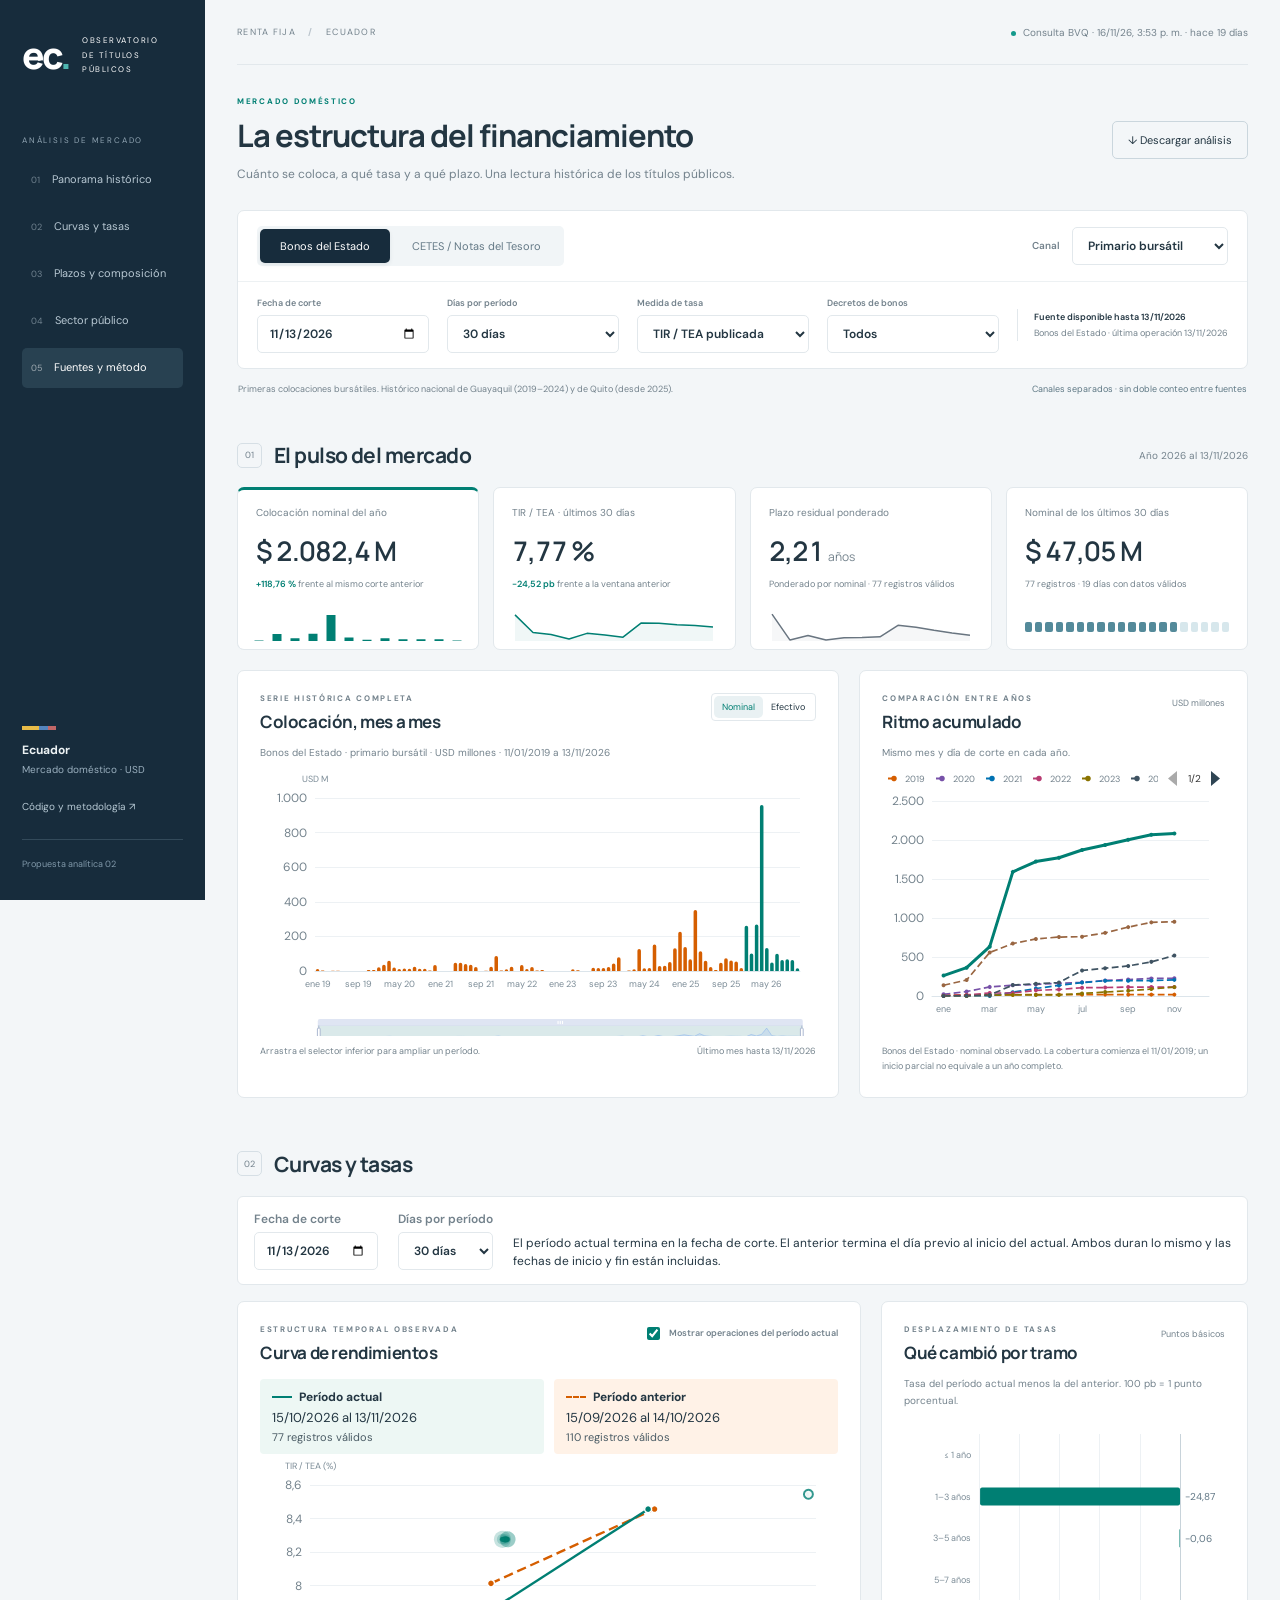
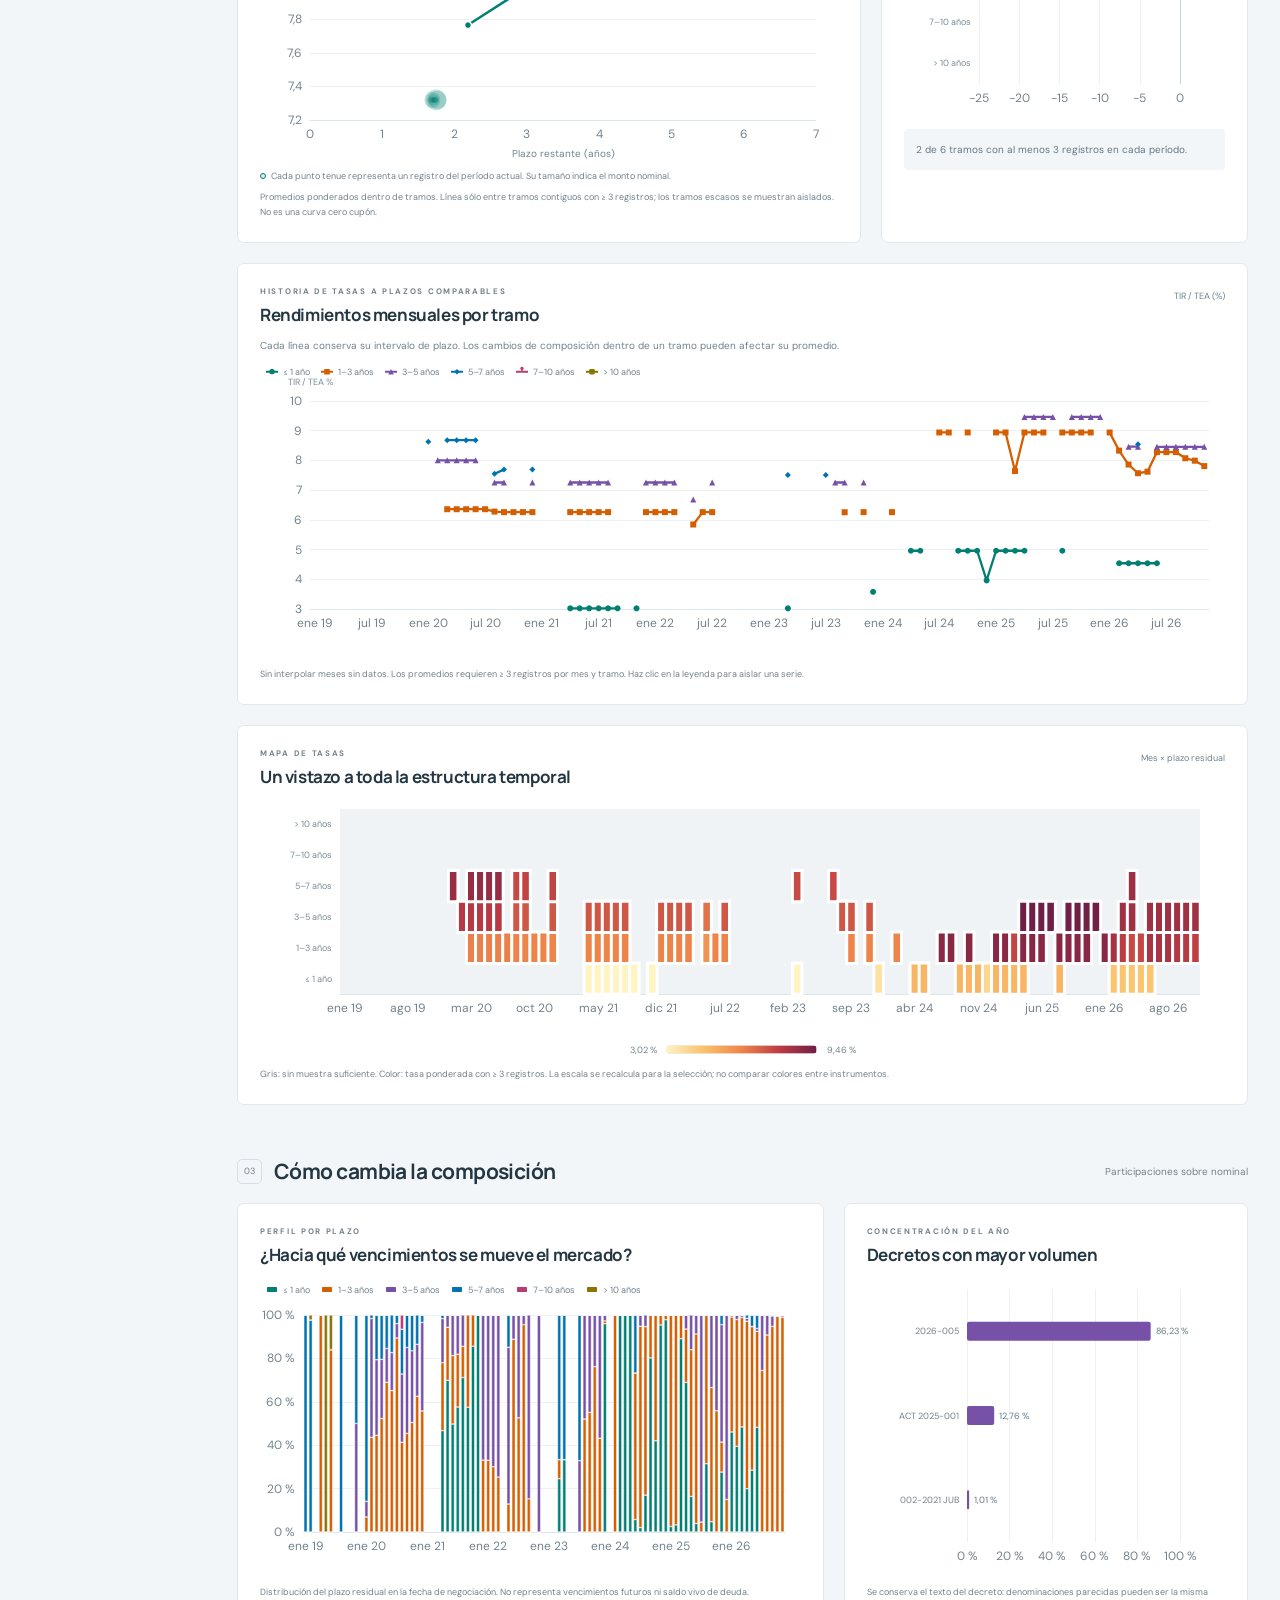
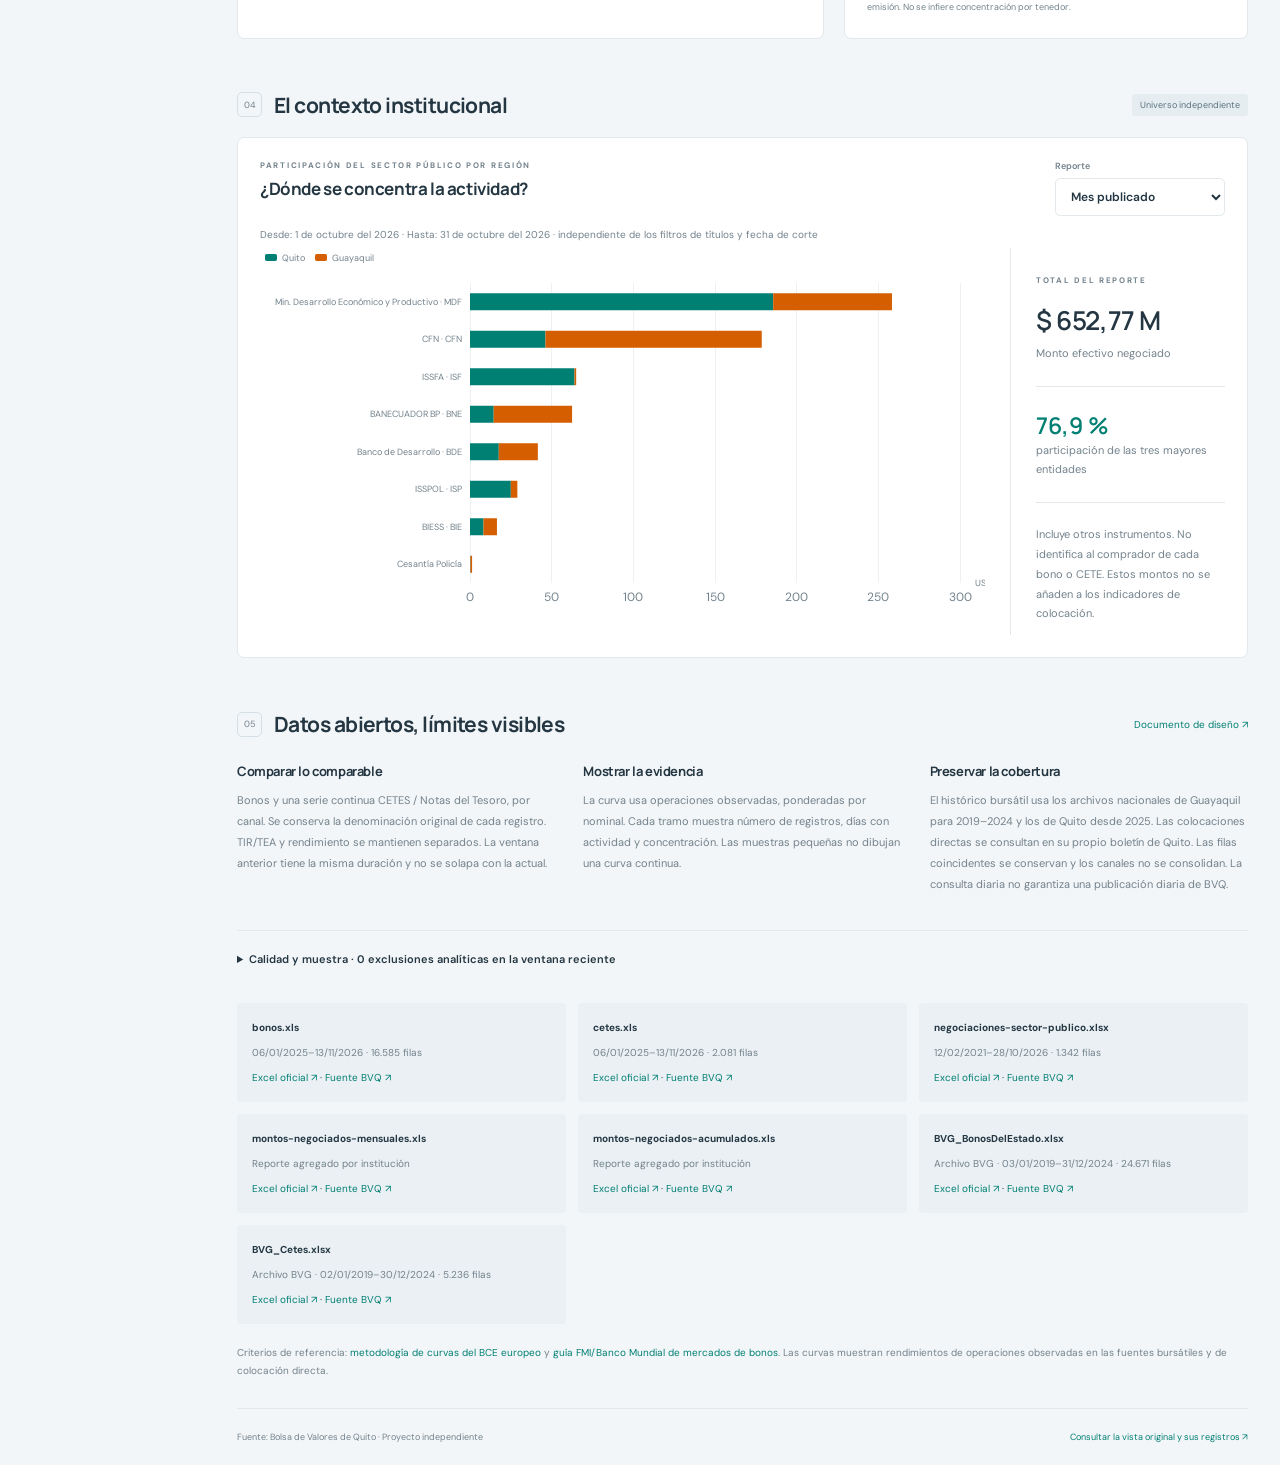
==== commit 2832209c: "Extend public securities history back to 2019" ====
--- a/docs/analisis/index.html
+++ b/docs/analisis/index.html
@@ -27,5 +27,5 @@
 </section>
 <section id="estructura" class="anchor"><div class="section-title"><div><span class="section-number">03</span><h2>Cómo cambia la composición</h2></div><span class="small">Participaciones sobre nominal</span></div><div class="grid structure-grid"><article class="card"><div class="card-head"><div><p class="eyebrow">PERFIL POR PLAZO</p><h3>¿Hacia qué vencimientos se mueve el mercado?</h3></div></div><div id="tenor-chart" class="chart history" role="img" aria-label="Composición mensual del nominal por tramo de plazo"></div><p class="chart-foot">Distribución del plazo residual en la fecha de negociación. No representa vencimientos futuros ni saldo vivo de deuda.</p></article><article class="card"><div class="card-head"><div><p class="eyebrow">CONCENTRACIÓN DEL AÑO</p><h3 id="concentration-title">Decretos con mayor volumen</h3></div></div><div id="concentration-chart" class="chart history" role="img" aria-label="Concentración del nominal por decreto o procedencia"></div><p id="concentration-foot" class="chart-foot"></p></article></div></section>
 <section id="instituciones" class="anchor"><div class="section-title"><div><span class="section-number">04</span><h2>El contexto institucional</h2></div><span class="badge">Universo independiente</span></div><article class="card"><div class="card-head"><div><p class="eyebrow">PARTICIPACIÓN DEL SECTOR PÚBLICO POR REGIÓN</p><h3>¿Dónde se concentra la actividad?</h3></div><label>Reporte<select id="institution-period"><option value="0">Mes publicado</option><option value="1">Acumulado publicado</option></select></label></div><p class="chart-sub" id="institution-period-label"></p><div class="institution-layout"><div id="institution-chart" class="chart institution" role="img" aria-label="Montos efectivos por institución, Quito y Guayaquil"></div><div class="institution-insight"><p class="eyebrow">TOTAL DEL REPORTE</p><h3 id="institution-total">—</h3><p>Monto efectivo negociado</p><hr><strong id="institution-share">—</strong><p>participación de las tres mayores entidades</p><hr><p>Incluye otros instrumentos. No identifica al comprador de cada bono o CETE. Estos montos no se añaden a los indicadores de colocación.</p></div></div></article></section>
-<section id="metodo" class="anchor"><div class="section-title"><div><span class="section-number">05</span><h2>Datos abiertos, límites visibles</h2></div><a href="https://github.com/jp1309/ecuador-deuda-dashboard/blob/main/PROPUESTA-ANALITICA.md" target="_blank" rel="noopener">Documento de diseño ↗</a></div><div class="method-grid"><article><h3>Comparar lo comparable</h3><p>Bonos y una serie continua CETES / Notas del Tesoro, por canal. Se conserva la denominación original de cada registro. TIR/TEA y rendimiento se mantienen separados. La ventana anterior tiene la misma duración y no se solapa con la actual.</p></article><article><h3>Mostrar la evidencia</h3><p>La curva usa operaciones observadas, ponderadas por nominal. Cada tramo muestra número de registros, días con actividad y concentración. Las muestras pequeñas no dibujan una curva continua.</p></article><article><h3>Preservar la cobertura</h3><p>Los históricos y las colocaciones directas no tienen el mismo alcance. Las filas coincidentes se conservan y los canales no se consolidan. La consulta diaria no garantiza una publicación diaria de BVQ.</p></article></div><details><summary id="quality-title">Calidad de datos y exclusiones analíticas</summary><div id="quality-content"></div></details><div id="sources" class="source-list"></div><div class="research-note">Criterios de referencia: <a href="https://www.ecb.europa.eu/stats/financial_markets_and_interest_rates/euro_area_yield_curves/shared/pdf/technical_notes.pdf" target="_blank" rel="noopener">metodología de curvas del BCE europeo</a> y <a href="https://www.elibrary.imf.org/view/journals/064/2021/001/article-A001-en.xml" target="_blank" rel="noopener">guía FMI/Banco Mundial de mercados de bonos</a>. Esta aplicación usa curvas descriptivas de operaciones BVQ; no replica sus modelos de estimación.</div></section>
+<section id="metodo" class="anchor"><div class="section-title"><div><span class="section-number">05</span><h2>Datos abiertos, límites visibles</h2></div><a href="https://github.com/jp1309/ecuador-deuda-dashboard/blob/main/PROPUESTA-ANALITICA.md" target="_blank" rel="noopener">Documento de diseño ↗</a></div><div class="method-grid"><article><h3>Comparar lo comparable</h3><p>Bonos y una serie continua CETES / Notas del Tesoro, por canal. Se conserva la denominación original de cada registro. TIR/TEA y rendimiento se mantienen separados. La ventana anterior tiene la misma duración y no se solapa con la actual.</p></article><article><h3>Mostrar la evidencia</h3><p>La curva usa operaciones observadas, ponderadas por nominal. Cada tramo muestra número de registros, días con actividad y concentración. Las muestras pequeñas no dibujan una curva continua.</p></article><article><h3>Preservar la cobertura</h3><p>El histórico bursátil usa los archivos nacionales de Guayaquil para 2019–2024 y los de Quito desde 2025. Las colocaciones directas se consultan en su propio boletín de Quito. Las filas coincidentes se conservan y los canales no se consolidan. La consulta diaria no garantiza una publicación diaria de BVQ.</p></article></div><details><summary id="quality-title">Calidad de datos y exclusiones analíticas</summary><div id="quality-content"></div></details><div id="sources" class="source-list"></div><div class="research-note">Criterios de referencia: <a href="https://www.ecb.europa.eu/stats/financial_markets_and_interest_rates/euro_area_yield_curves/shared/pdf/technical_notes.pdf" target="_blank" rel="noopener">metodología de curvas del BCE europeo</a> y <a href="https://www.elibrary.imf.org/view/journals/064/2021/001/article-A001-en.xml" target="_blank" rel="noopener">guía FMI/Banco Mundial de mercados de bonos</a>. Las curvas muestran rendimientos de operaciones observadas en las fuentes bursátiles y de colocación directa.</div></section>
 <footer><span>Fuente: Bolsa de Valores de Quito · Proyecto independiente</span><a href="../">Consultar la vista original y sus registros ↗</a></footer></main><script type="module" src="app.mjs"></script></body></html>
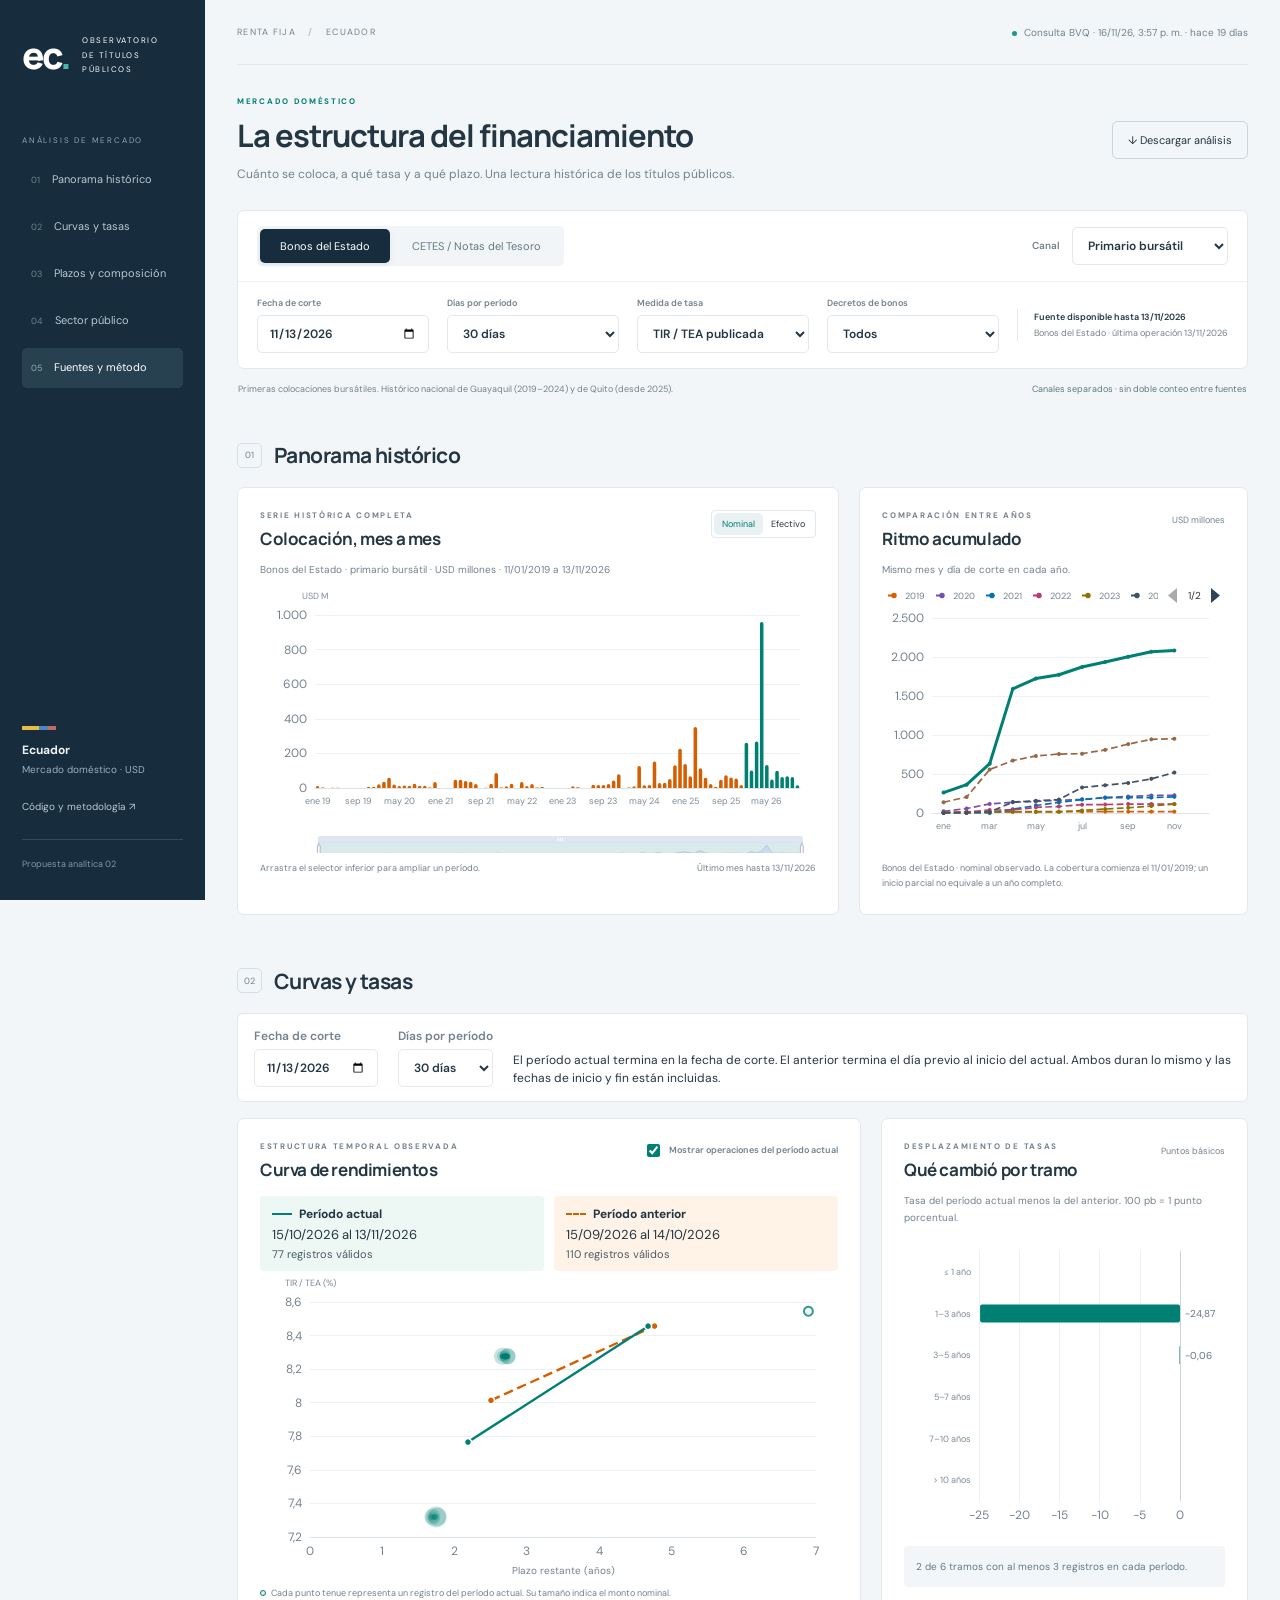
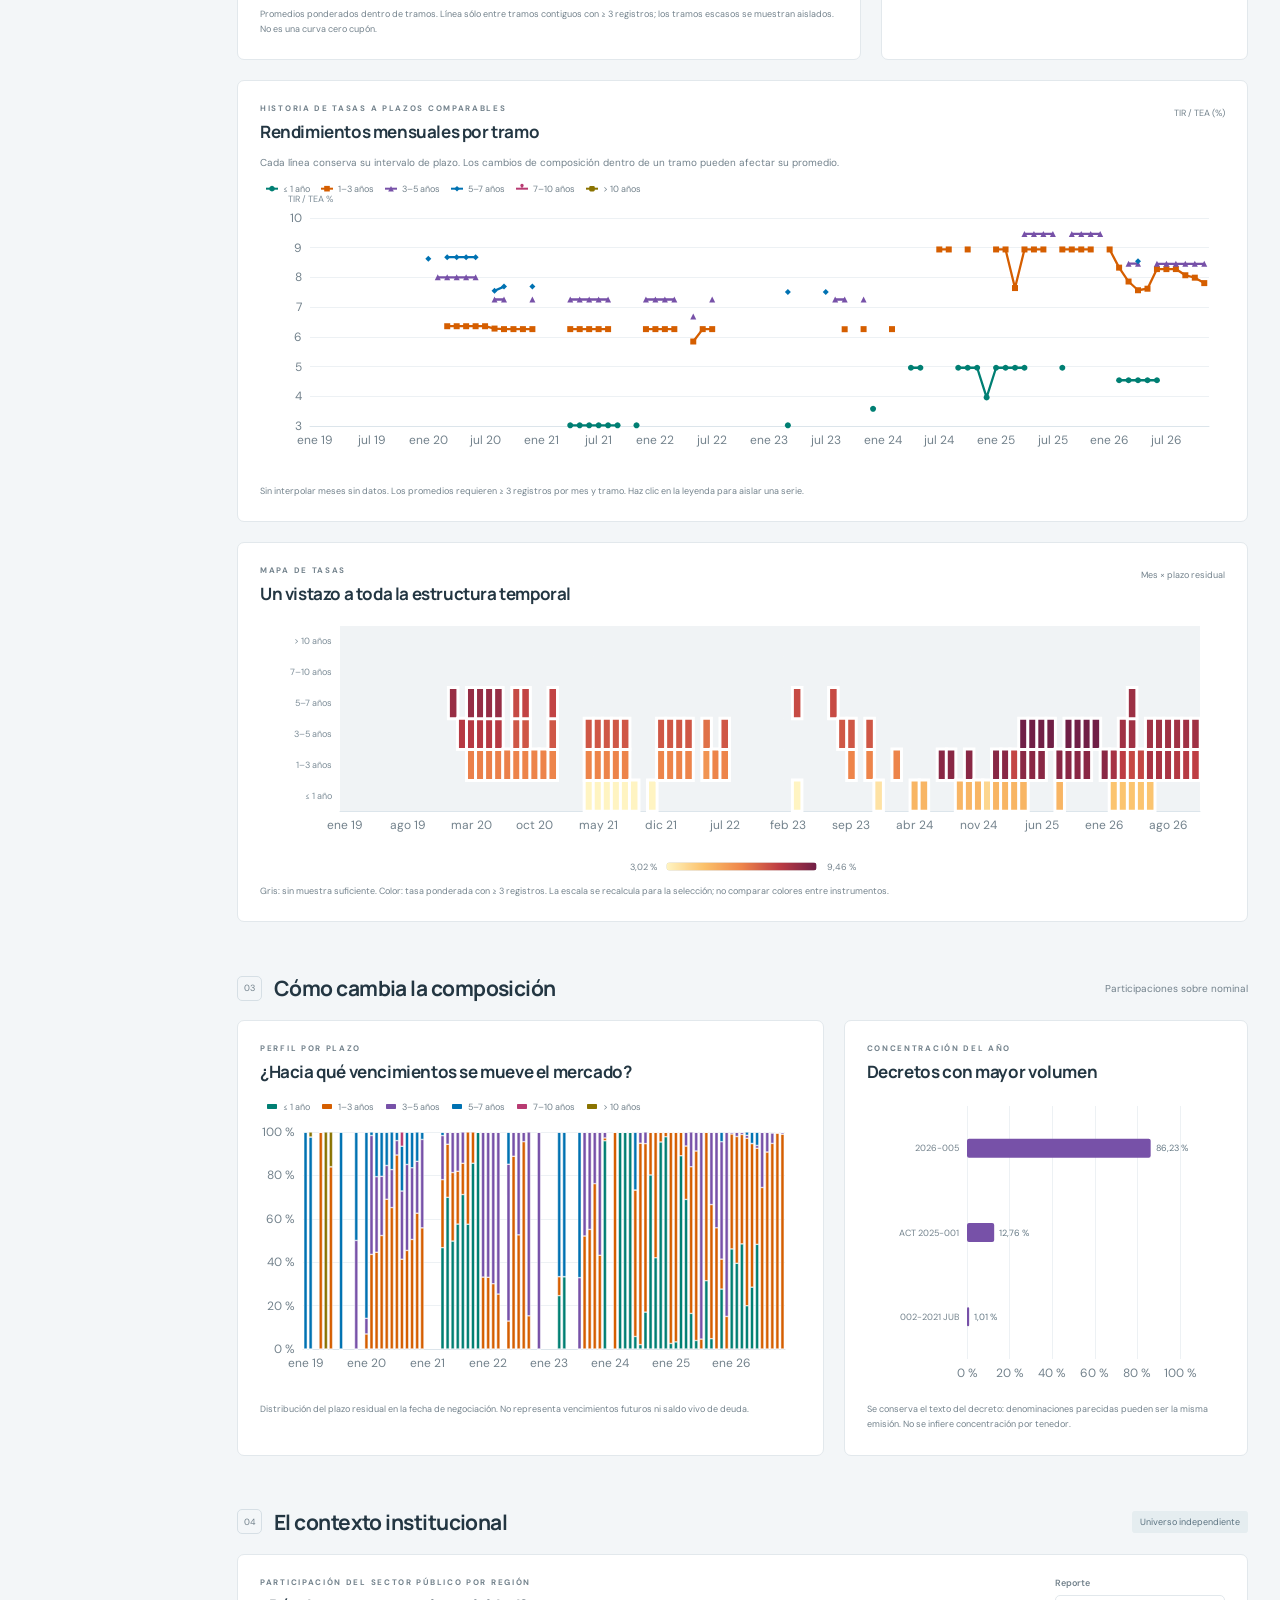
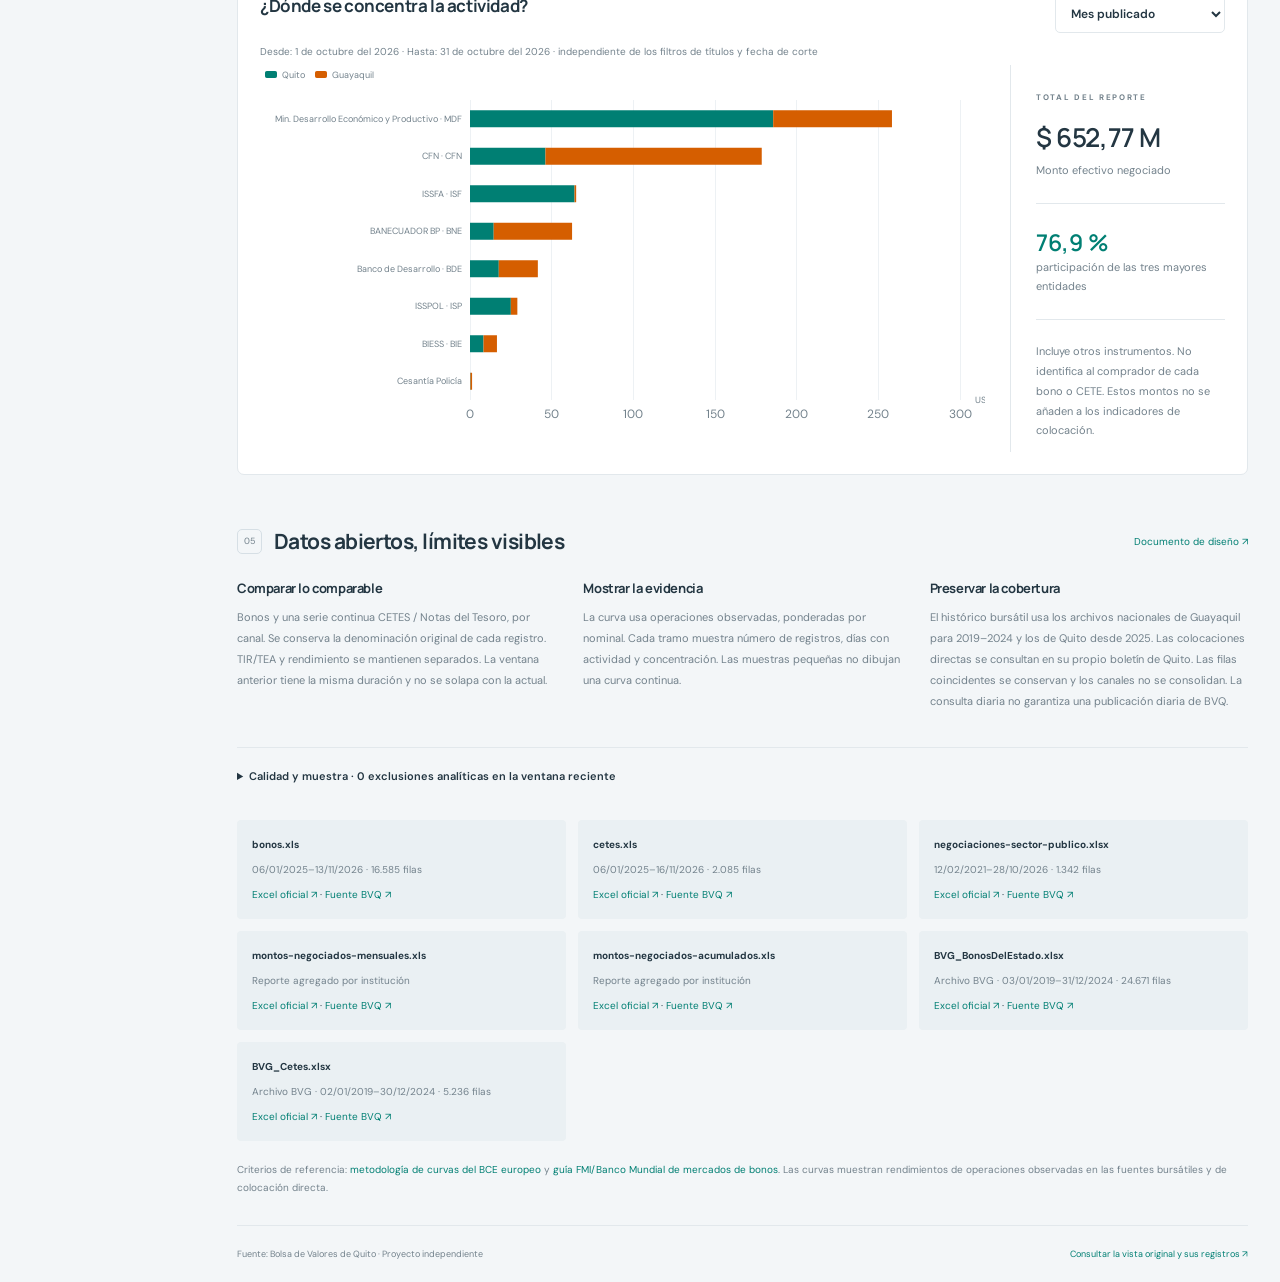
==== commit 5d8058e6: "Lead the analytical dashboard with historical charts" ====
--- a/docs/analisis/index.html
+++ b/docs/analisis/index.html
@@ -6,8 +6,7 @@
 <section class="control-panel"><div class="control-top"><div class="segmented" aria-label="Instrumento"><button data-instrument="BONOS" class="selected" aria-pressed="true">Bonos del Estado</button><button data-instrument="TESORO" aria-pressed="false">CETES / Notas del Tesoro</button></div><label>Canal<select id="channel"><option>Primario bursátil</option><option>Colocación directa</option><option>Secundario bursátil</option></select></label></div><div class="control-bottom"><label>Fecha de corte<input type="date" id="asof"></label><label>Días por período<select id="window"><option value="30">30 días</option><option value="90">90 días</option><option value="180">180 días</option></select></label><label>Medida de tasa<select id="rate"><option value="tea_pct">TIR / TEA publicada</option><option value="yield_pct">Rendimiento publicado</option></select></label><label id="group-label">Decretos de bonos<select id="group"><option value="all">Todos</option><option value="jub">Contienen «JUB»</option><option value="other">Sin «JUB»</option></select></label><div class="control-note"><strong id="cutoff">—</strong><span id="source-range">—</span></div></div></section>
 <div class="context-line"><span id="scope"></span><span class="context-pill">Canales separados · sin doble conteo entre fuentes</span></div>
 <div id="stale" class="notice" hidden><span id="stale-text"></span><button id="last-date">Explorar última operación</button></div>
-<section id="panorama" class="anchor"><div class="section-title"><div><span class="section-number">01</span><h2>El pulso del mercado</h2></div><span id="kpi-period" class="small"></span></div>
-<div class="metrics"><article><p id="volume-label">Colocación nominal del año</p><h3 id="ytd">—</h3><div id="yoy" class="metric-note">—</div><div class="mini-chart" id="spark-volume" aria-label="Tendencia mensual del volumen"></div></article><article><p id="rate-label">Tasa de la ventana reciente</p><h3 id="recent-rate">—</h3><div id="rate-delta" class="metric-note">—</div><div class="mini-chart" id="spark-rate" aria-label="Tendencia de tasa mensual"></div></article><article><p>Plazo residual ponderado</p><h3 id="tenor">—</h3><div id="tenor-note" class="metric-note">—</div><div class="mini-chart" id="spark-tenor" aria-label="Tendencia del plazo residual"></div></article><article><p id="recent-label">Nominal de los últimos 30 días</p><h3 id="recent-volume">—</h3><div id="recent-count" class="metric-note">—</div><div id="sample-meter" class="sample-meter"></div></article></div>
+<section id="panorama" class="anchor"><div class="section-title"><div><span class="section-number">01</span><h2>Panorama histórico</h2></div></div>
 <div class="grid overview-grid"><article class="card"><div class="card-head"><div><p class="eyebrow">SERIE HISTÓRICA COMPLETA</p><h3 id="history-title">Colocación mensual</h3></div><div class="inline-control"><button data-money="nominal" class="chosen">Nominal</button><button data-money="effective">Efectivo</button></div></div><p class="chart-sub" id="history-sub">—</p><div id="volume-chart" class="chart large" role="img" aria-label="Serie histórica mensual del volumen"></div><div class="chart-foot"><span>Arrastra el selector inferior para ampliar un período.</span><span id="partial-month"></span></div></article><article class="card"><div class="card-head"><div><p class="eyebrow">COMPARACIÓN ENTRE AÑOS</p><h3>Ritmo acumulado</h3></div><span class="unit">USD millones</span></div><p class="chart-sub">Mismo mes y día de corte en cada año.</p><div id="cumulative-chart" class="chart large" role="img" aria-label="Volumen nominal acumulado por año al mismo corte"></div><p class="chart-foot" id="cumulative-foot"></p></article></div>
 </section>
 <section id="curvas" class="anchor"><div class="section-title"><div><span class="section-number">02</span><h2>Curvas y tasas</h2></div></div>
--- a/docs/analisis/style.css
+++ b/docs/analisis/style.css
@@ -1,5 +1,5 @@
 @import url('https://fonts.googleapis.com/css2?family=DM+Sans:wght@400;500;600;700&family=Manrope:wght@400;500;600;700;800&display=swap');
-:root{--navy:#172c3c;--ink:#233642;--muted:#73828c;--line:#e2e8ec;--bg:#f3f6f8;--teal:#007f73;--amber:#d55e00;--red:#b83b72;--blue:#426ea6}*{box-sizing:border-box}html{scroll-behavior:smooth;scroll-padding-top:28px}body{margin:0;color:var(--ink);background:var(--bg);font:14px 'DM Sans',Arial,sans-serif}a{color:var(--teal);text-decoration:none}a:hover{text-decoration:underline}button,input,select{font:inherit}button{cursor:pointer}button:disabled{cursor:default;opacity:.5}button:focus-visible,a:focus-visible,input:focus,select:focus{outline:2px solid #14a3b4;outline-offset:3px}button,input,select{border:1px solid var(--line);border-radius:5px}input,select{padding:9px 11px;background:#fff;color:var(--ink);font-size:12px}button{padding:9px 12px;background:#fff;color:var(--ink)}h1,h2,h3,p{margin-top:0}h1,h2,h3{font-family:Manrope,'DM Sans',Arial,sans-serif}h1{font-size:31px;letter-spacing:-1px;line-height:1.25;font-weight:700;margin:0 0 10px}h2{font-size:21px;margin:0;font-weight:700;letter-spacing:-.55px}h3{font-size:17px;letter-spacing:-.4px;font-weight:700;margin:0}.sidebar{position:fixed;inset:0 auto 0 0;width:205px;background:var(--navy);color:#fff;padding:30px 22px;display:flex;flex-direction:column;z-index:10}.logo{display:flex;align-items:center;gap:13px;color:white}.logo>span{font:800 37px Manrope,sans-serif;letter-spacing:-3px}.logo-dot{color:#4db5b0}.logo small{font-size:8px;letter-spacing:1.5px;line-height:1.8}.logo:hover{text-decoration:none}.side-label{font-size:8px;letter-spacing:1.8px;color:#91a5b3;margin:55px 0 15px}.sidebar nav{display:flex;flex-direction:column;gap:7px}.sidebar nav a{display:flex;gap:12px;color:#b8c8d3;font-size:11px;padding:12px 9px;border-radius:5px;white-space:nowrap}.sidebar nav a.active,.sidebar nav a:hover{background:#284151;color:#fff;text-decoration:none}.sidebar nav a span{font-size:9px;opacity:.55;line-height:16px}.sidebar-bottom{margin-top:auto;padding-top:40px;font-size:10px;color:#9bb0bf}.sidebar-bottom strong{color:#ecf2f4;display:block;margin:12px 0 5px;font-size:12px}.sidebar-bottom p{margin-bottom:24px}.sidebar-bottom a{display:block;color:#b7c9d4;font-size:10px;margin:13px 0}.sidebar-bottom small{display:block;border-top:1px solid #334a5a;margin-top:26px;padding-top:18px;font-size:9px;color:#8199aa}.country{display:flex;width:34px;height:4px}.country i:nth-child(1){width:50%;background:#e8bc48}.country i:nth-child(2){width:25%;background:#5484bd}.country i:nth-child(3){width:25%;background:#c16767}main{margin-left:205px;padding:0 32px;max-width:1800px}.topbar{height:65px;border-bottom:1px solid var(--line);display:flex;align-items:center;justify-content:space-between;color:var(--muted);font-size:9px;letter-spacing:1.3px}.topbar b{margin:0 9px;color:#bac4cc}.topbar>div{letter-spacing:0;font-size:10px}.status{display:inline-block;width:5px;height:5px;background:#149a8c;border-radius:50%;margin-right:7px}.page-head{display:flex;justify-content:space-between;gap:20px;align-items:center;padding:31px 0 26px}.eyebrow{font-size:8px;letter-spacing:1.7px;font-weight:700;color:var(--muted);margin-bottom:10px}.page-head .eyebrow{color:var(--teal)}.page-head>div>p:last-child{font-size:12px;color:var(--muted);margin:0;line-height:1.6}.outline{font-size:11px;border-color:#cad6dd;padding:11px 15px;white-space:nowrap;background:transparent}.control-panel{background:#fff;border:1px solid var(--line);border-radius:7px}.control-top{display:flex;justify-content:space-between;align-items:center;padding:15px 19px;gap:20px}.control-top>label{display:flex;align-items:center;gap:12px;flex-direction:row;font-size:10px}.segmented{display:flex;background:#f1f5f7;border-radius:5px;padding:3px;gap:2px}.segmented button{border:0;background:transparent;font-size:11px;color:#647986;padding:10px 20px}.segmented button.selected{background:var(--navy);color:#fff;box-shadow:0 2px 4px #192d3c15}.control-bottom{display:flex;gap:18px;padding:15px 19px;border-top:1px solid #edf1f3;align-items:center;flex-wrap:wrap}.control-bottom label{flex:1;min-width:115px}label{display:flex;flex-direction:column;gap:6px;font-size:9px;font-weight:600;color:var(--muted)}.control-note{font-size:9px;line-height:1.8;padding-left:16px;border-left:1px solid var(--line);max-width:230px}.control-note strong{display:block;font-weight:600;color:var(--ink)}.control-note span{color:var(--muted)}.context-line{display:flex;justify-content:space-between;gap:15px;padding:13px 1px;font-size:9px;color:var(--muted);line-height:1.6}.context-pill{white-space:nowrap;color:#5e7884}.notice{display:flex;justify-content:space-between;align-items:center;gap:20px;background:#f8efdc;border-left:3px solid var(--amber);font-size:11px;line-height:1.7;padding:13px 16px;margin:10px 0}.notice button{background:transparent;border-color:#d9b881;white-space:nowrap;font-size:10px}.anchor{padding-top:10px}.section-title{display:flex;justify-content:space-between;align-items:center;gap:20px;margin:22px 0 18px}.section-title>div{display:flex;align-items:center;gap:12px}.section-title>a{font-size:10px}.section-number{border:1px solid #d6dfe5;color:var(--muted);font-size:9px;width:25px;height:25px;display:grid;place-items:center;border-radius:5px}.small{font-size:10px;color:var(--muted)}.metrics{display:grid;grid-template-columns:repeat(4,minmax(0,1fr));gap:14px;margin-bottom:20px}.metrics article{padding:18px 18px 7px;background:white;border:1px solid var(--line);border-radius:7px;overflow:hidden;position:relative}.metrics article:first-child{border-top:3px solid var(--teal);padding-top:16px}.metrics article>p{font-size:10px;color:var(--muted);margin-bottom:13px}.metrics h3{font-size:27px;font-weight:600;letter-spacing:-1px;font-variant-numeric:tabular-nums;margin-bottom:8px;white-space:nowrap}.metrics h3 small{font-size:12px;font-weight:400;color:var(--muted);letter-spacing:0}.metric-note{font-size:9px;color:var(--muted);line-height:1.6;min-height:28px}.metric-note b{font-weight:600;color:var(--teal)}.metric-note .up{color:var(--red)}.mini-chart{height:30px;margin:7px -7px 0}.sample-meter{height:30px;margin-top:7px;display:flex;align-items:center;gap:3px}.sample-meter i{height:10px;flex:1;border-radius:2px;background:#d7e7ec}.sample-meter i.on{background:#548a9a}.grid{display:grid;gap:20px}.overview-grid{grid-template-columns:minmax(0,1.55fr) minmax(0,1fr)}.curve-grid{grid-template-columns:minmax(0,1.7fr) minmax(0,1fr)}.structure-grid{grid-template-columns:minmax(0,1.45fr) minmax(0,1fr)}.card{background:#fff;border:1px solid var(--line);border-radius:7px;padding:22px;min-width:0;margin-bottom:20px;overflow:hidden}.card-head{display:flex;justify-content:space-between;gap:12px;align-items:flex-start;margin-bottom:10px}.card-head h3{line-height:1.4}.card-head .eyebrow{margin-bottom:7px}.unit{font-size:9px;color:var(--muted);white-space:nowrap;padding-top:4px}.inline-control{display:flex;border:1px solid var(--line);border-radius:4px;padding:2px}.inline-control button{border:0;background:transparent;padding:5px 8px;font-size:9px}.inline-control button.chosen{background:#e9f1f3;color:var(--teal)}.chart-sub{font-size:10px;color:var(--muted);line-height:1.7;margin-bottom:5px}.chart{width:100%;height:300px}.chart.large{height:270px}.chart.curve{height:305px}.chart.history{height:300px}.chart.heat{height:260px}.chart.institution{height:370px}.chart-foot{display:flex;justify-content:space-between;gap:10px;font-size:9px;color:var(--muted);line-height:1.7;margin:8px 0 0}.checkbox{flex-direction:row;align-items:center;font-size:9px;white-space:nowrap}.checkbox input{accent-color:var(--teal)}.legend-note{display:flex;flex-wrap:wrap;gap:14px;font-size:9px;color:var(--muted);margin-top:5px}.legend-note>span{display:flex;align-items:center;gap:5px}.line{display:block;width:20px;height:0;border-top:2px solid var(--teal)}.line.previous{border-top:2px dashed #d55e00}.dot{display:block;width:6px;height:6px;border:1px solid var(--teal);border-radius:50%;background:#007f7320}.coverage-note{background:#f3f6f8;padding:12px;border-radius:4px;font-size:10px;line-height:1.7;color:#657985;margin-top:10px}.coverage-note strong{font-weight:600;color:var(--ink)}.badge{font-size:9px;padding:5px 8px;background:#e5edf0;color:#5b7380;border-radius:3px}.institution-layout{display:grid;grid-template-columns:minmax(0,1fr) 215px;gap:25px}.institution-insight{border-left:1px solid var(--line);padding:25px 0 0 25px;font-size:11px;color:var(--muted);line-height:1.8}.institution-insight h3{font-size:26px;color:var(--ink);font-weight:600}.institution-insight strong{font:600 23px Manrope,sans-serif;color:var(--teal)}.institution-insight hr{height:1px;background:var(--line);border:0;margin:22px 0}.method-grid{display:grid;grid-template-columns:repeat(3,1fr);gap:28px;margin:24px 0}.method-grid h3{font-size:13px;margin-bottom:10px}.method-grid p{font-size:11px;line-height:1.9;color:var(--muted)}details{padding:18px 0;border-top:1px solid var(--line);font-size:11px;line-height:1.9}summary{cursor:pointer;font-weight:600}.source-list{display:grid;grid-template-columns:repeat(3,1fr);gap:12px;font-size:10px;margin:15px 0}.source-item{padding:15px;background:#eaf0f3;border-radius:4px;overflow-wrap:anywhere;line-height:1.9}.source-item strong{display:block;font-size:10px}.source-item p{margin:6px 0;color:var(--muted)}.research-note{font-size:10px;color:var(--muted);line-height:1.8;margin:20px 0 28px}footer{display:flex;justify-content:space-between;border-top:1px solid var(--line);font-size:9px;padding:22px 0;color:var(--muted)}#error{padding:20px;background:#fae6df;color:#8b4030;line-height:1.7}.empty-chart{display:flex;height:100%;align-items:center;justify-content:center;padding:30px;text-align:center;font-size:12px;line-height:1.8;color:#7a8a95}.tip{font:11px/1.8 'DM Sans',sans-serif;max-width:330px;white-space:normal}.tip b{font-weight:600}.tip small{color:#7b8a92}.tip hr{border:0;border-top:1px solid #e5eaee;margin:5px 0}[hidden]{display:none!important}@media(min-width:1550px){main{padding:0 50px}.chart.large{height:310px}.chart.curve{height:350px}}@media(max-width:1190px){.sidebar{width:175px;padding:25px 15px}main{margin-left:175px;padding:0 23px}.sidebar nav a{font-size:10px;gap:7px}.metrics h3{font-size:23px}.metrics article{padding:16px 13px 7px}.control-note{display:none}.context-pill{display:none}.card{padding:18px}.curve-grid{grid-template-columns:minmax(0,1.5fr) minmax(0,1fr)}.checkbox{white-space:normal}.institution-layout{grid-template-columns:minmax(0,1fr) 185px}h1{font-size:27px}}@media(max-width:950px){.sidebar{width:150px;padding:25px 10px}.logo{gap:6px}.logo small{font-size:6px}.sidebar nav a{padding:12px 5px;font-size:9px}.sidebar nav a span{display:none}main{margin-left:150px;padding:0 20px}.page-head{align-items:start}.page-head>button{padding:9px;font-size:9px}.metrics{grid-template-columns:repeat(2,1fr)}.metrics h3{font-size:28px}.overview-grid,.curve-grid,.structure-grid{grid-template-columns:1fr}.segmented button{padding:9px 13px}.control-top{flex-wrap:wrap}.control-top>label{flex:1}.control-top>label>select{flex:1}.chart.large{height:300px}.institution-layout{grid-template-columns:1fr}.institution-insight{border-left:0;border-top:1px solid var(--line);padding:20px 0;display:grid;grid-template-columns:1fr 1fr;gap:12px}.institution-insight hr{display:none}.institution-insight>p:last-child{grid-column:1/-1}.source-list{grid-template-columns:repeat(2,1fr)}}@media(max-width:650px){html{scroll-padding-top:12px}.sidebar{position:relative;width:100%;height:auto;padding:15px 18px;display:block}.logo>span{font-size:29px}.logo small{font-size:7px}.side-label,.sidebar-bottom{display:none}.sidebar nav{flex-direction:row;overflow:auto;gap:8px;margin-top:14px}.sidebar nav a{font-size:10px;padding:9px 11px;flex-shrink:0}main{margin:0;padding:0 15px}.topbar{height:45px;font-size:8px}.topbar>div{font-size:8px}.page-head{padding:22px 0}.page-head h1{font-size:25px}.page-head p:last-child{font-size:11px}.page-head>button{display:none}.segmented{width:100%}.segmented button{flex:1;padding:9px 8px;font-size:10px}.control-top,.control-bottom{padding:12px;gap:12px}.control-bottom label{flex:1 1 40%}.metrics{gap:10px}.metrics article{padding:13px 11px 5px}.metrics h3{font-size:23px}.metrics article>p{font-size:9px}.metric-note{font-size:8px;min-height:34px}.section-title{align-items:start}.section-title h2{font-size:18px}.section-title>.small{max-width:115px;text-align:right;font-size:8px}.section-number{width:22px;height:22px;flex-shrink:0}.section-title>div{gap:8px}.card{padding:16px 12px}.card h3{font-size:15px}.card-head{flex-wrap:wrap}.chart.large,.chart.history,.chart.curve{height:300px}.chart.heat{height:280px}.chart.institution{height:410px}.unit{font-size:8px}.chart-foot{font-size:8px;display:block}.chart-foot span{display:block}.notice{display:block;font-size:10px}.notice button{margin-top:9px}.method-grid{grid-template-columns:1fr;gap:10px}.source-list{grid-template-columns:1fr}.section-title>a{font-size:9px;max-width:90px}.context-line{font-size:8px}footer{display:block;line-height:2}footer a{display:block}.institution-insight{grid-template-columns:1fr}.institution-insight .eyebrow{margin-bottom:0}.institution-insight>p{margin:0}.institution-insight>p:last-child{margin-top:10px}.tip{max-width:245px}}
+:root{--navy:#172c3c;--ink:#233642;--muted:#73828c;--line:#e2e8ec;--bg:#f3f6f8;--teal:#007f73;--amber:#d55e00;--red:#b83b72;--blue:#426ea6}*{box-sizing:border-box}html{scroll-behavior:smooth;scroll-padding-top:28px}body{margin:0;color:var(--ink);background:var(--bg);font:14px 'DM Sans',Arial,sans-serif}a{color:var(--teal);text-decoration:none}a:hover{text-decoration:underline}button,input,select{font:inherit}button{cursor:pointer}button:disabled{cursor:default;opacity:.5}button:focus-visible,a:focus-visible,input:focus,select:focus{outline:2px solid #14a3b4;outline-offset:3px}button,input,select{border:1px solid var(--line);border-radius:5px}input,select{padding:9px 11px;background:#fff;color:var(--ink);font-size:12px}button{padding:9px 12px;background:#fff;color:var(--ink)}h1,h2,h3,p{margin-top:0}h1,h2,h3{font-family:Manrope,'DM Sans',Arial,sans-serif}h1{font-size:31px;letter-spacing:-1px;line-height:1.25;font-weight:700;margin:0 0 10px}h2{font-size:21px;margin:0;font-weight:700;letter-spacing:-.55px}h3{font-size:17px;letter-spacing:-.4px;font-weight:700;margin:0}.sidebar{position:fixed;inset:0 auto 0 0;width:205px;background:var(--navy);color:#fff;padding:30px 22px;display:flex;flex-direction:column;z-index:10}.logo{display:flex;align-items:center;gap:13px;color:white}.logo>span{font:800 37px Manrope,sans-serif;letter-spacing:-3px}.logo-dot{color:#4db5b0}.logo small{font-size:8px;letter-spacing:1.5px;line-height:1.8}.logo:hover{text-decoration:none}.side-label{font-size:8px;letter-spacing:1.8px;color:#91a5b3;margin:55px 0 15px}.sidebar nav{display:flex;flex-direction:column;gap:7px}.sidebar nav a{display:flex;gap:12px;color:#b8c8d3;font-size:11px;padding:12px 9px;border-radius:5px;white-space:nowrap}.sidebar nav a.active,.sidebar nav a:hover{background:#284151;color:#fff;text-decoration:none}.sidebar nav a span{font-size:9px;opacity:.55;line-height:16px}.sidebar-bottom{margin-top:auto;padding-top:40px;font-size:10px;color:#9bb0bf}.sidebar-bottom strong{color:#ecf2f4;display:block;margin:12px 0 5px;font-size:12px}.sidebar-bottom p{margin-bottom:24px}.sidebar-bottom a{display:block;color:#b7c9d4;font-size:10px;margin:13px 0}.sidebar-bottom small{display:block;border-top:1px solid #334a5a;margin-top:26px;padding-top:18px;font-size:9px;color:#8199aa}.country{display:flex;width:34px;height:4px}.country i:nth-child(1){width:50%;background:#e8bc48}.country i:nth-child(2){width:25%;background:#5484bd}.country i:nth-child(3){width:25%;background:#c16767}main{margin-left:205px;padding:0 32px;max-width:1800px}.topbar{height:65px;border-bottom:1px solid var(--line);display:flex;align-items:center;justify-content:space-between;color:var(--muted);font-size:9px;letter-spacing:1.3px}.topbar b{margin:0 9px;color:#bac4cc}.topbar>div{letter-spacing:0;font-size:10px}.status{display:inline-block;width:5px;height:5px;background:#149a8c;border-radius:50%;margin-right:7px}.page-head{display:flex;justify-content:space-between;gap:20px;align-items:center;padding:31px 0 26px}.eyebrow{font-size:8px;letter-spacing:1.7px;font-weight:700;color:var(--muted);margin-bottom:10px}.page-head .eyebrow{color:var(--teal)}.page-head>div>p:last-child{font-size:12px;color:var(--muted);margin:0;line-height:1.6}.outline{font-size:11px;border-color:#cad6dd;padding:11px 15px;white-space:nowrap;background:transparent}.control-panel{background:#fff;border:1px solid var(--line);border-radius:7px}.control-top{display:flex;justify-content:space-between;align-items:center;padding:15px 19px;gap:20px}.control-top>label{display:flex;align-items:center;gap:12px;flex-direction:row;font-size:10px}.segmented{display:flex;background:#f1f5f7;border-radius:5px;padding:3px;gap:2px}.segmented button{border:0;background:transparent;font-size:11px;color:#647986;padding:10px 20px}.segmented button.selected{background:var(--navy);color:#fff;box-shadow:0 2px 4px #192d3c15}.control-bottom{display:flex;gap:18px;padding:15px 19px;border-top:1px solid #edf1f3;align-items:center;flex-wrap:wrap}.control-bottom label{flex:1;min-width:115px}label{display:flex;flex-direction:column;gap:6px;font-size:9px;font-weight:600;color:var(--muted)}.control-note{font-size:9px;line-height:1.8;padding-left:16px;border-left:1px solid var(--line);max-width:230px}.control-note strong{display:block;font-weight:600;color:var(--ink)}.control-note span{color:var(--muted)}.context-line{display:flex;justify-content:space-between;gap:15px;padding:13px 1px;font-size:9px;color:var(--muted);line-height:1.6}.context-pill{white-space:nowrap;color:#5e7884}.notice{display:flex;justify-content:space-between;align-items:center;gap:20px;background:#f8efdc;border-left:3px solid var(--amber);font-size:11px;line-height:1.7;padding:13px 16px;margin:10px 0}.notice button{background:transparent;border-color:#d9b881;white-space:nowrap;font-size:10px}.anchor{padding-top:10px}.section-title{display:flex;justify-content:space-between;align-items:center;gap:20px;margin:22px 0 18px}.section-title>div{display:flex;align-items:center;gap:12px}.section-title>a{font-size:10px}.section-number{border:1px solid #d6dfe5;color:var(--muted);font-size:9px;width:25px;height:25px;display:grid;place-items:center;border-radius:5px}.small{font-size:10px;color:var(--muted)}.grid{display:grid;gap:20px}.overview-grid{grid-template-columns:minmax(0,1.55fr) minmax(0,1fr)}.curve-grid{grid-template-columns:minmax(0,1.7fr) minmax(0,1fr)}.structure-grid{grid-template-columns:minmax(0,1.45fr) minmax(0,1fr)}.card{background:#fff;border:1px solid var(--line);border-radius:7px;padding:22px;min-width:0;margin-bottom:20px;overflow:hidden}.card-head{display:flex;justify-content:space-between;gap:12px;align-items:flex-start;margin-bottom:10px}.card-head h3{line-height:1.4}.card-head .eyebrow{margin-bottom:7px}.unit{font-size:9px;color:var(--muted);white-space:nowrap;padding-top:4px}.inline-control{display:flex;border:1px solid var(--line);border-radius:4px;padding:2px}.inline-control button{border:0;background:transparent;padding:5px 8px;font-size:9px}.inline-control button.chosen{background:#e9f1f3;color:var(--teal)}.chart-sub{font-size:10px;color:var(--muted);line-height:1.7;margin-bottom:5px}.chart{width:100%;height:300px}.chart.large{height:270px}.chart.curve{height:305px}.chart.history{height:300px}.chart.heat{height:260px}.chart.institution{height:370px}.chart-foot{display:flex;justify-content:space-between;gap:10px;font-size:9px;color:var(--muted);line-height:1.7;margin:8px 0 0}.checkbox{flex-direction:row;align-items:center;font-size:9px;white-space:nowrap}.checkbox input{accent-color:var(--teal)}.legend-note{display:flex;flex-wrap:wrap;gap:14px;font-size:9px;color:var(--muted);margin-top:5px}.legend-note>span{display:flex;align-items:center;gap:5px}.line{display:block;width:20px;height:0;border-top:2px solid var(--teal)}.line.previous{border-top:2px dashed #d55e00}.dot{display:block;width:6px;height:6px;border:1px solid var(--teal);border-radius:50%;background:#007f7320}.coverage-note{background:#f3f6f8;padding:12px;border-radius:4px;font-size:10px;line-height:1.7;color:#657985;margin-top:10px}.coverage-note strong{font-weight:600;color:var(--ink)}.badge{font-size:9px;padding:5px 8px;background:#e5edf0;color:#5b7380;border-radius:3px}.institution-layout{display:grid;grid-template-columns:minmax(0,1fr) 215px;gap:25px}.institution-insight{border-left:1px solid var(--line);padding:25px 0 0 25px;font-size:11px;color:var(--muted);line-height:1.8}.institution-insight h3{font-size:26px;color:var(--ink);font-weight:600}.institution-insight strong{font:600 23px Manrope,sans-serif;color:var(--teal)}.institution-insight hr{height:1px;background:var(--line);border:0;margin:22px 0}.method-grid{display:grid;grid-template-columns:repeat(3,1fr);gap:28px;margin:24px 0}.method-grid h3{font-size:13px;margin-bottom:10px}.method-grid p{font-size:11px;line-height:1.9;color:var(--muted)}details{padding:18px 0;border-top:1px solid var(--line);font-size:11px;line-height:1.9}summary{cursor:pointer;font-weight:600}.source-list{display:grid;grid-template-columns:repeat(3,1fr);gap:12px;font-size:10px;margin:15px 0}.source-item{padding:15px;background:#eaf0f3;border-radius:4px;overflow-wrap:anywhere;line-height:1.9}.source-item strong{display:block;font-size:10px}.source-item p{margin:6px 0;color:var(--muted)}.research-note{font-size:10px;color:var(--muted);line-height:1.8;margin:20px 0 28px}footer{display:flex;justify-content:space-between;border-top:1px solid var(--line);font-size:9px;padding:22px 0;color:var(--muted)}#error{padding:20px;background:#fae6df;color:#8b4030;line-height:1.7}.empty-chart{display:flex;height:100%;align-items:center;justify-content:center;padding:30px;text-align:center;font-size:12px;line-height:1.8;color:#7a8a95}.tip{font:11px/1.8 'DM Sans',sans-serif;max-width:330px;white-space:normal}.tip b{font-weight:600}.tip small{color:#7b8a92}.tip hr{border:0;border-top:1px solid #e5eaee;margin:5px 0}[hidden]{display:none!important}@media(min-width:1550px){main{padding:0 50px}.chart.large{height:310px}.chart.curve{height:350px}}@media(max-width:1190px){.sidebar{width:175px;padding:25px 15px}main{margin-left:175px;padding:0 23px}.sidebar nav a{font-size:10px;gap:7px}.control-note{display:none}.context-pill{display:none}.card{padding:18px}.curve-grid{grid-template-columns:minmax(0,1.5fr) minmax(0,1fr)}.checkbox{white-space:normal}.institution-layout{grid-template-columns:minmax(0,1fr) 185px}h1{font-size:27px}}@media(max-width:950px){.sidebar{width:150px;padding:25px 10px}.logo{gap:6px}.logo small{font-size:6px}.sidebar nav a{padding:12px 5px;font-size:9px}.sidebar nav a span{display:none}main{margin-left:150px;padding:0 20px}.page-head{align-items:start}.page-head>button{padding:9px;font-size:9px}.overview-grid,.curve-grid,.structure-grid{grid-template-columns:1fr}.segmented button{padding:9px 13px}.control-top{flex-wrap:wrap}.control-top>label{flex:1}.control-top>label>select{flex:1}.chart.large{height:300px}.institution-layout{grid-template-columns:1fr}.institution-insight{border-left:0;border-top:1px solid var(--line);padding:20px 0;display:grid;grid-template-columns:1fr 1fr;gap:12px}.institution-insight hr{display:none}.institution-insight>p:last-child{grid-column:1/-1}.source-list{grid-template-columns:repeat(2,1fr)}}@media(max-width:650px){html{scroll-padding-top:12px}.sidebar{position:relative;width:100%;height:auto;padding:15px 18px;display:block}.logo>span{font-size:29px}.logo small{font-size:7px}.side-label,.sidebar-bottom{display:none}.sidebar nav{flex-direction:row;overflow:auto;gap:8px;margin-top:14px}.sidebar nav a{font-size:10px;padding:9px 11px;flex-shrink:0}main{margin:0;padding:0 15px}.topbar{height:45px;font-size:8px}.topbar>div{font-size:8px}.page-head{padding:22px 0}.page-head h1{font-size:25px}.page-head p:last-child{font-size:11px}.page-head>button{display:none}.segmented{width:100%}.segmented button{flex:1;padding:9px 8px;font-size:10px}.control-top,.control-bottom{padding:12px;gap:12px}.control-bottom label{flex:1 1 40%}.section-title{align-items:start}.section-title h2{font-size:18px}.section-title>.small{max-width:115px;text-align:right;font-size:8px}.section-number{width:22px;height:22px;flex-shrink:0}.section-title>div{gap:8px}.card{padding:16px 12px}.card h3{font-size:15px}.card-head{flex-wrap:wrap}.chart.large,.chart.history,.chart.curve{height:300px}.chart.heat{height:280px}.chart.institution{height:410px}.unit{font-size:8px}.chart-foot{font-size:8px;display:block}.chart-foot span{display:block}.notice{display:block;font-size:10px}.notice button{margin-top:9px}.method-grid{grid-template-columns:1fr;gap:10px}.source-list{grid-template-columns:1fr}.section-title>a{font-size:9px;max-width:90px}.context-line{font-size:8px}footer{display:block;line-height:2}footer a{display:block}.institution-insight{grid-template-columns:1fr}.institution-insight .eyebrow{margin-bottom:0}.institution-insight>p{margin:0}.institution-insight>p:last-child{margin-top:10px}.tip{max-width:245px}}
 
 .curve-controls {
   display: flex;
